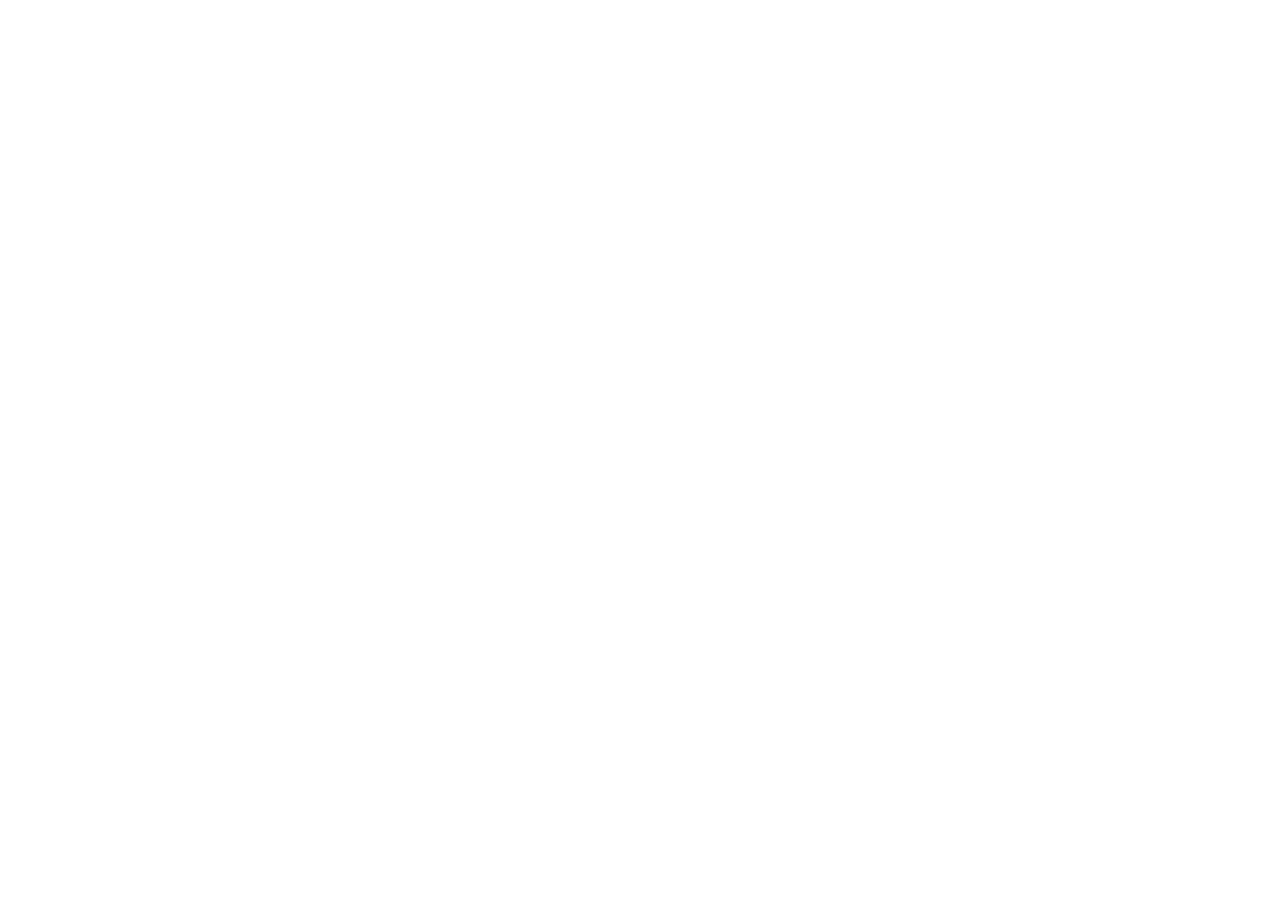
==== bonus/index-bonus.html @ b19eeebf "bonus" ====
<!DOCTYPE html>
<html lang="en">

<head>
    <meta charset="UTF-8">
    <meta http-equiv="X-UA-Compatible" content="IE=edge">
    <meta name="viewport" content="width=device-width, initial-scale=1.0">
    <title>Document</title>

    <link rel="stylesheet" href="./css/reset-bonus.css">
    <link rel="stylesheet" href="./css/utils-bonus.css">
    <link rel="stylesheet" href="./css/style-bonus.css">
    <link rel="stylesheet" href="./css/12-bool-bonus.css">

</head>

<body>
</body>

</html>
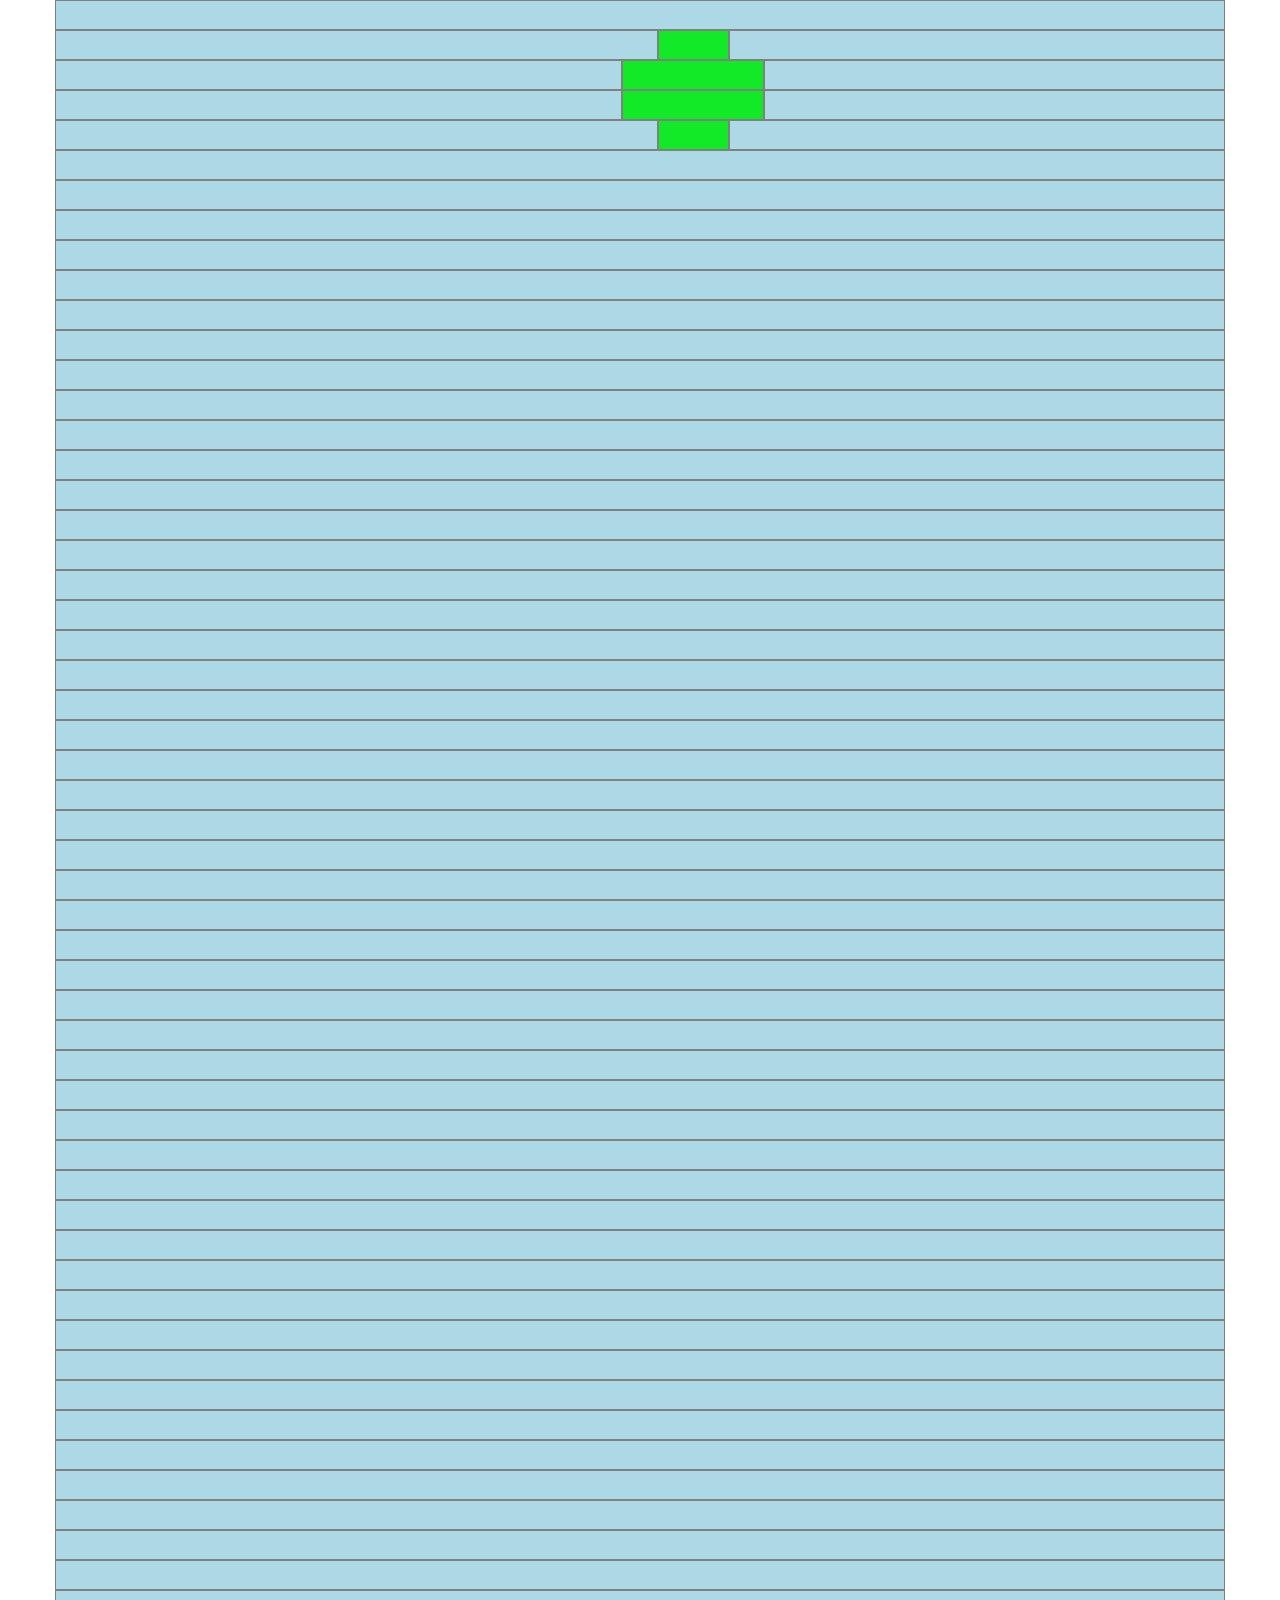
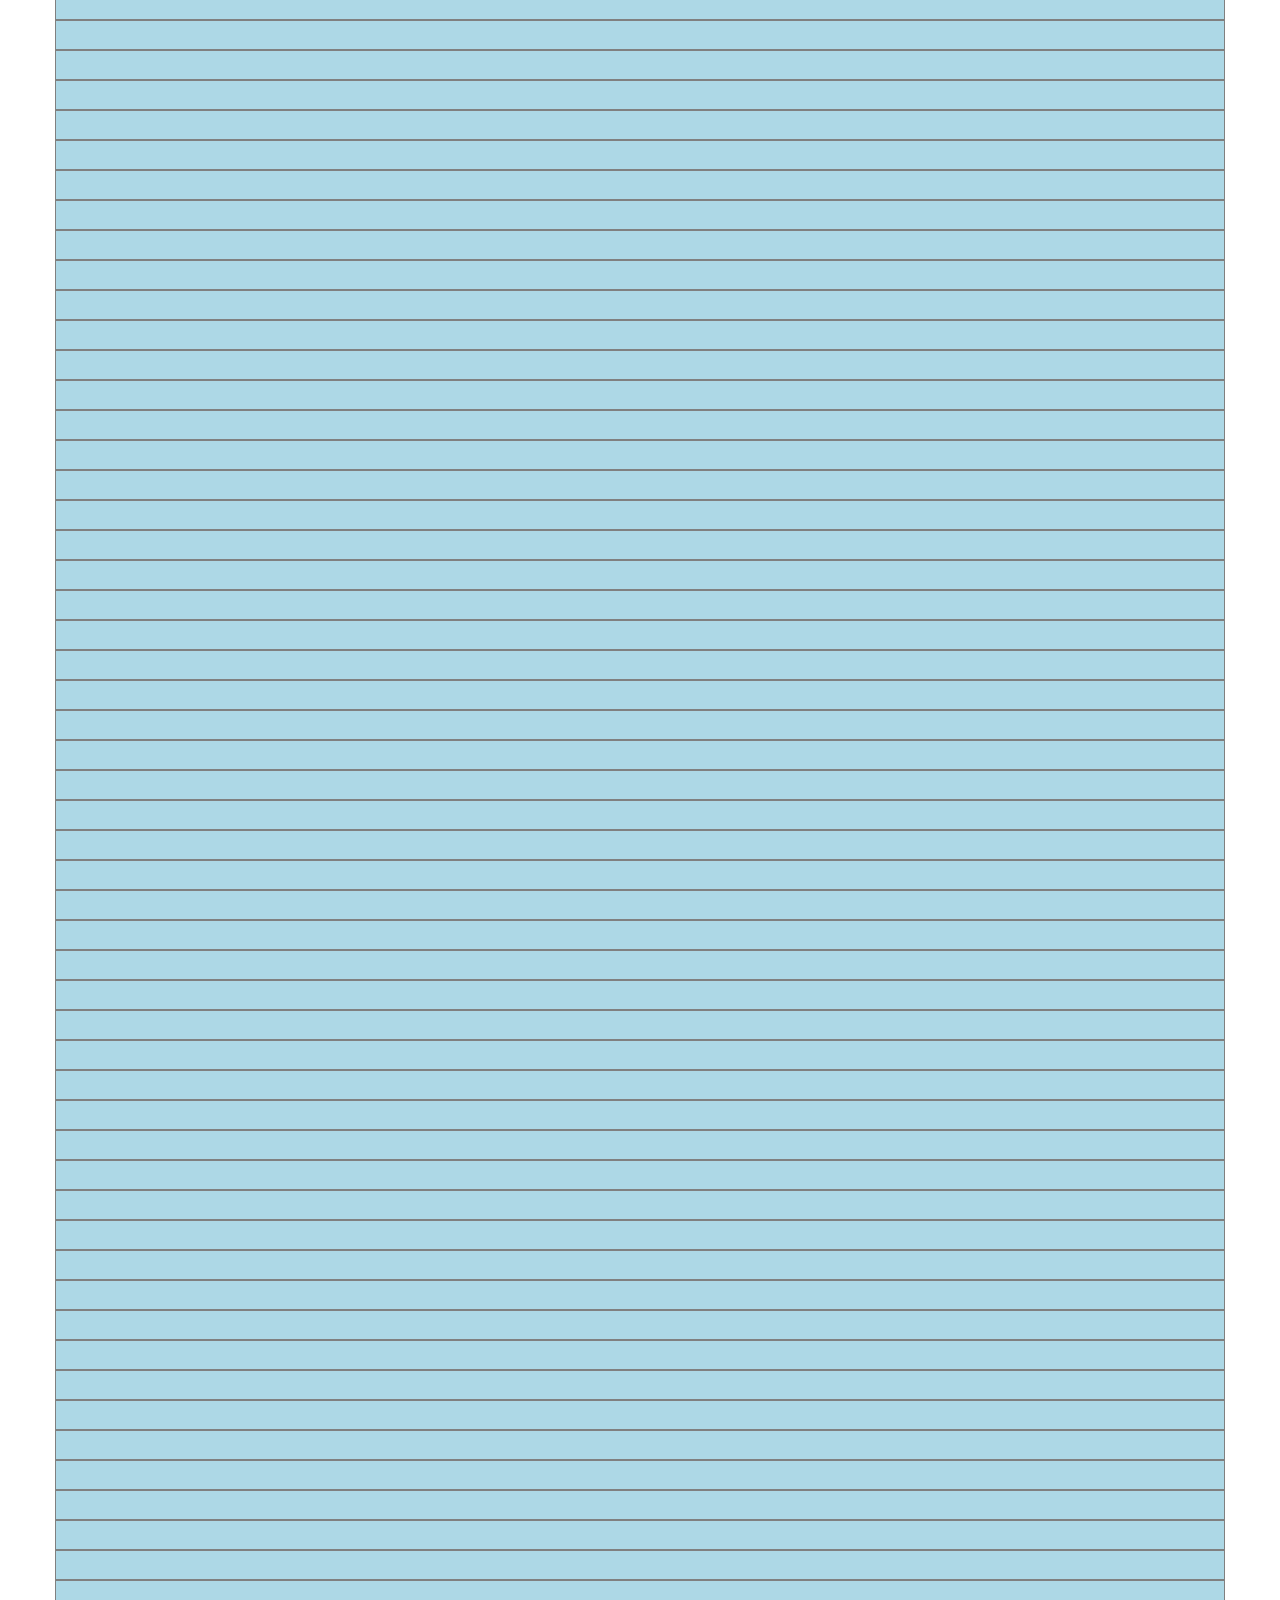
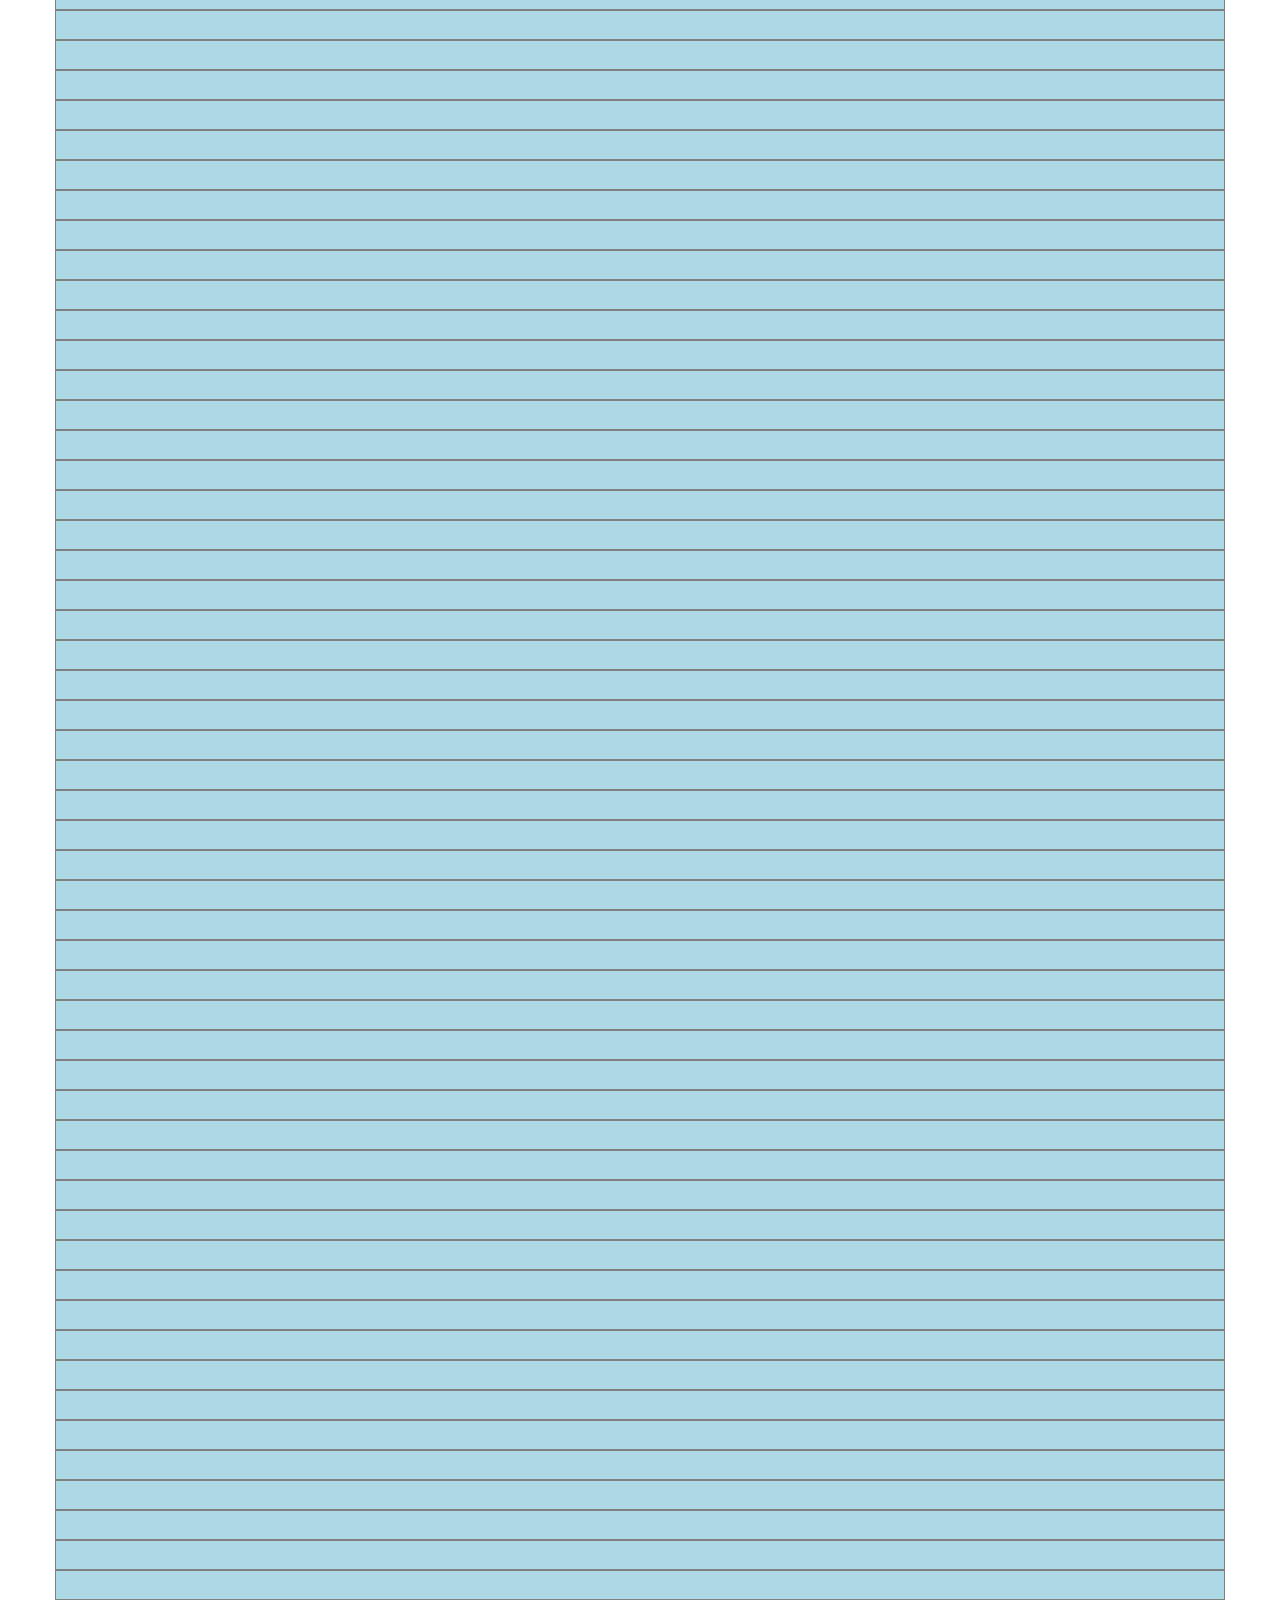
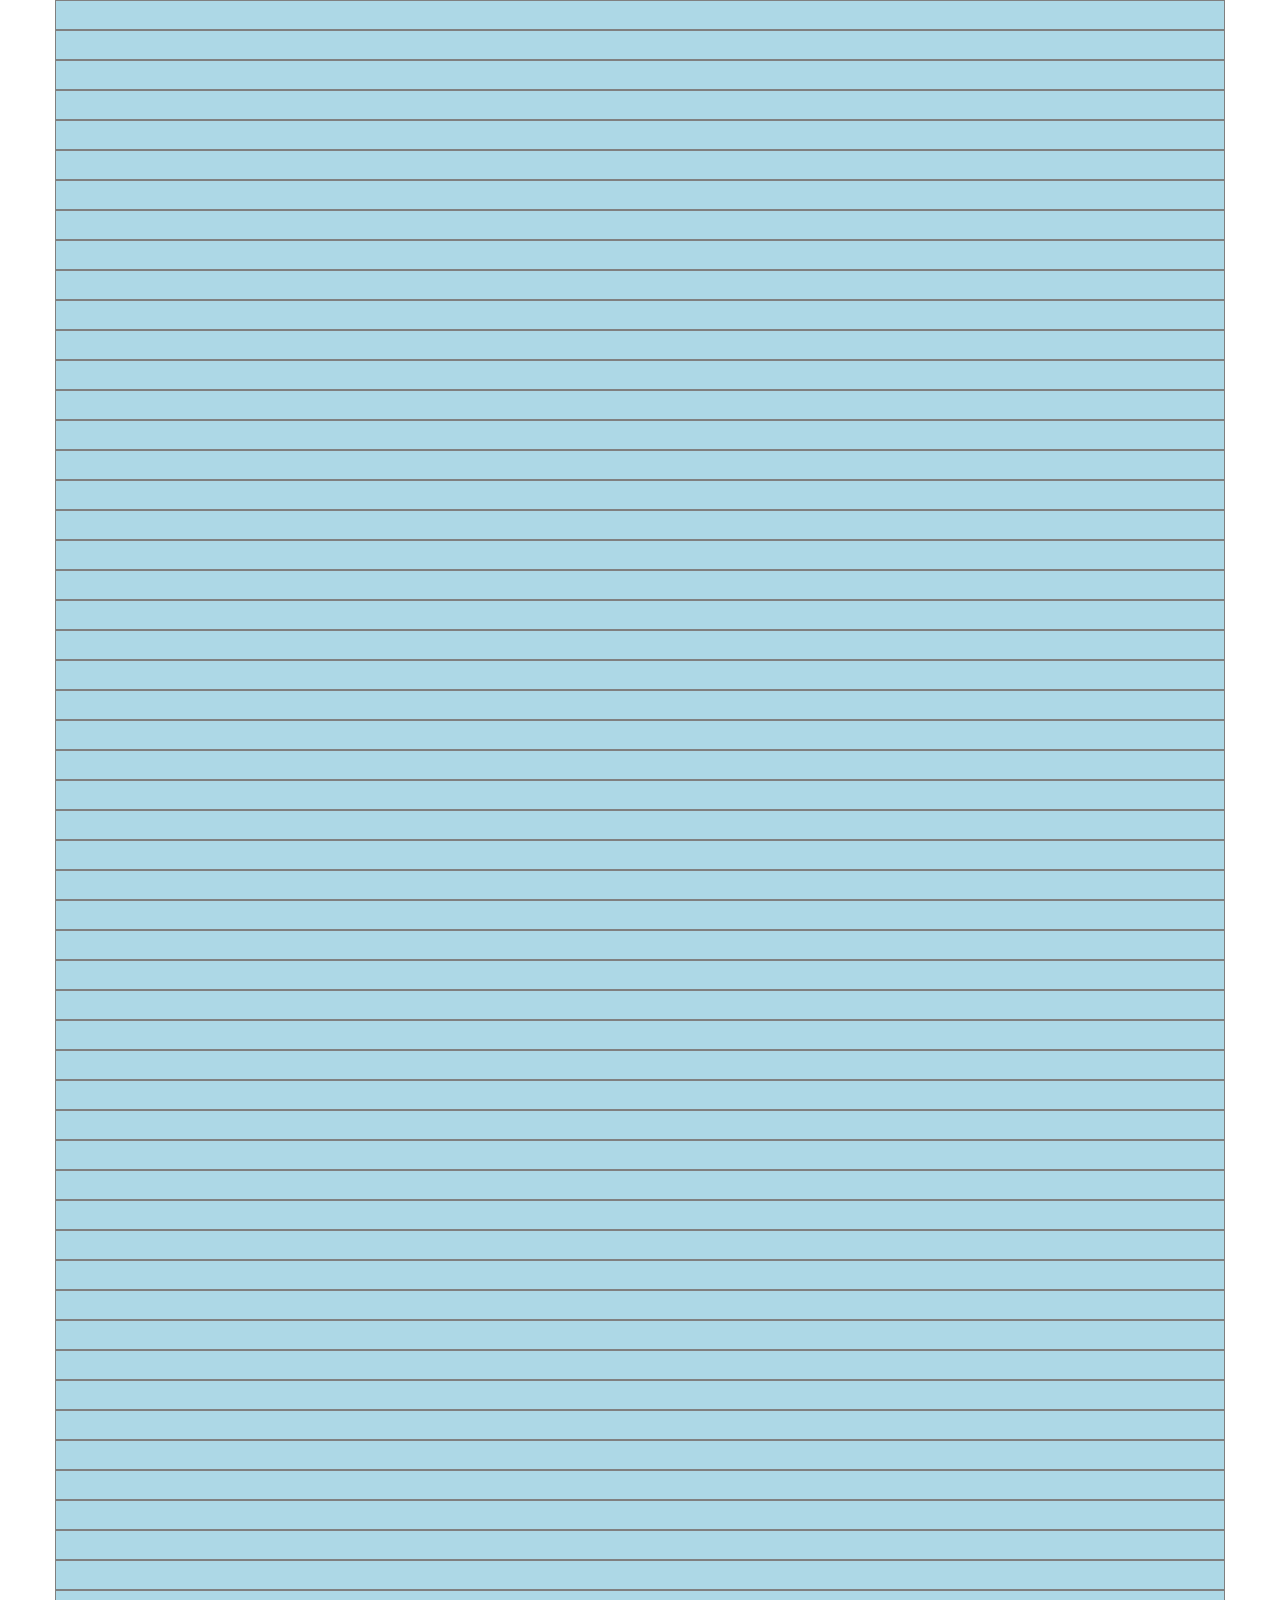
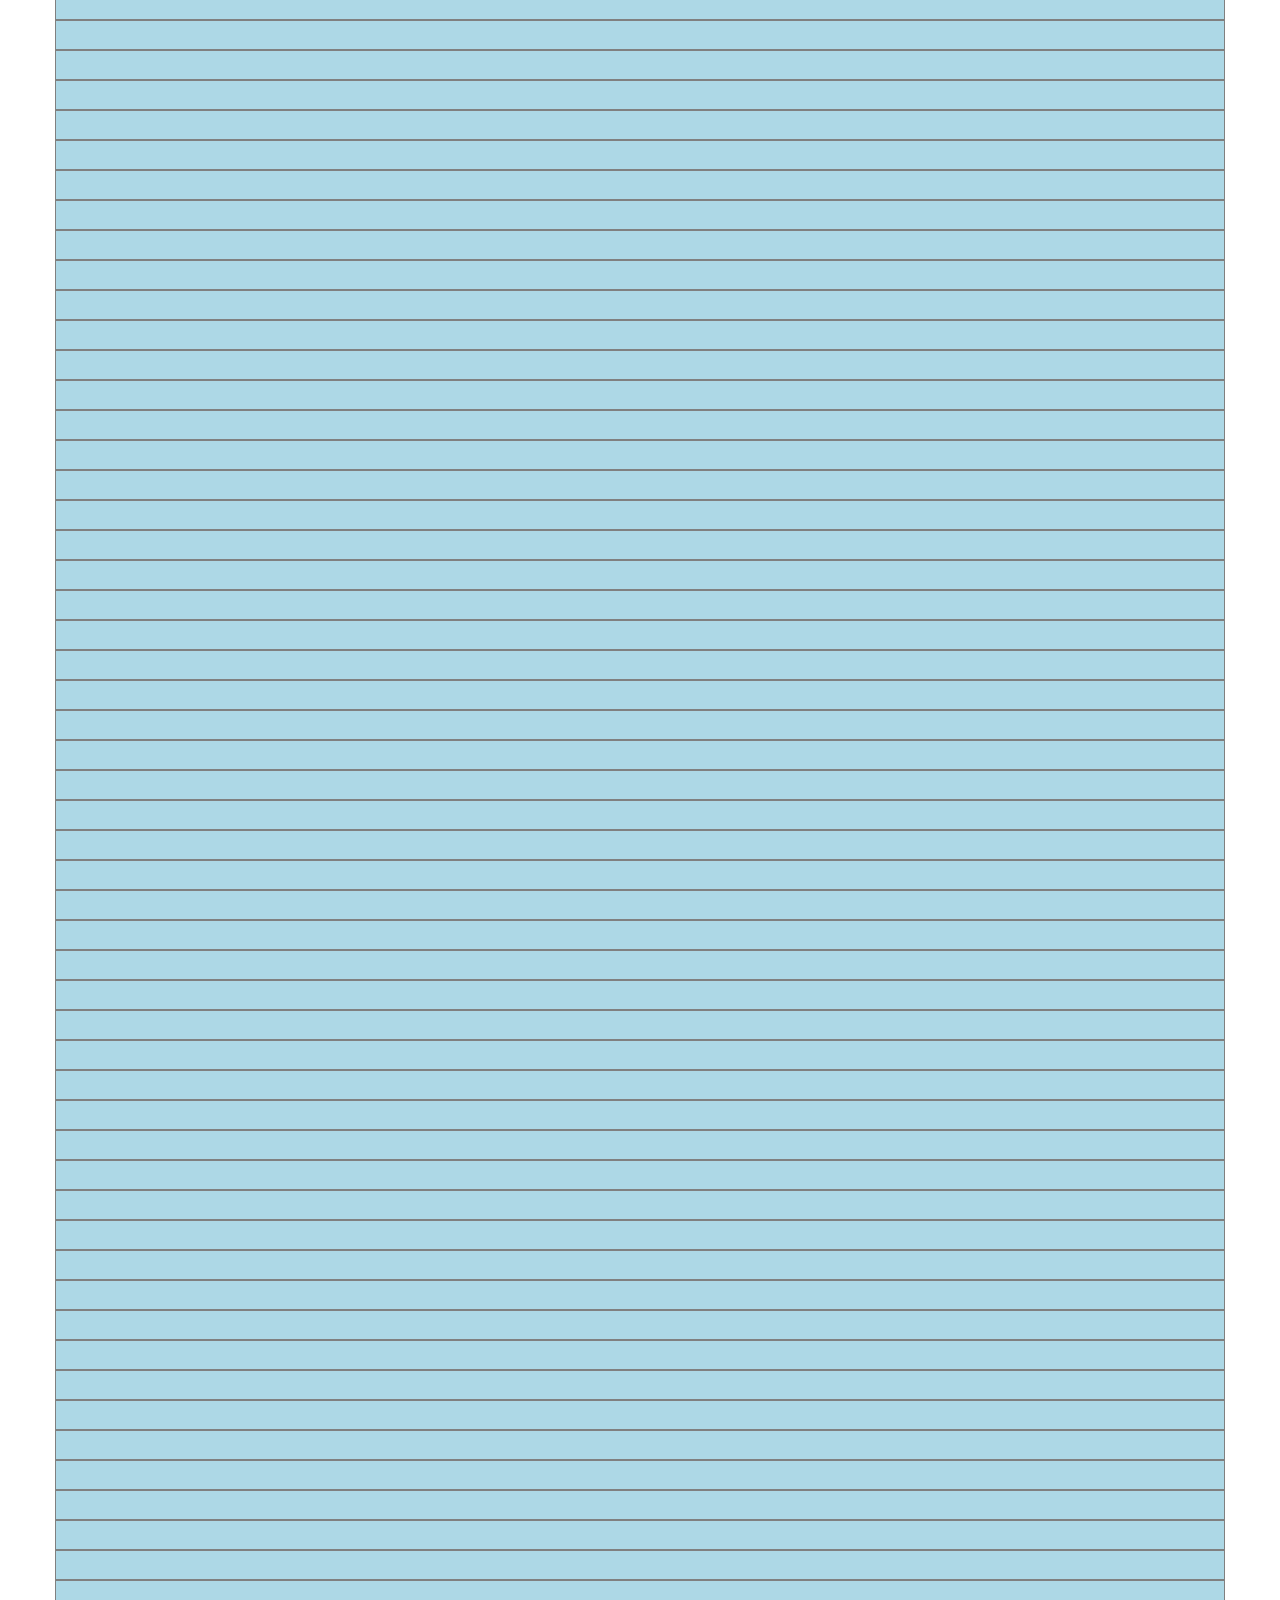
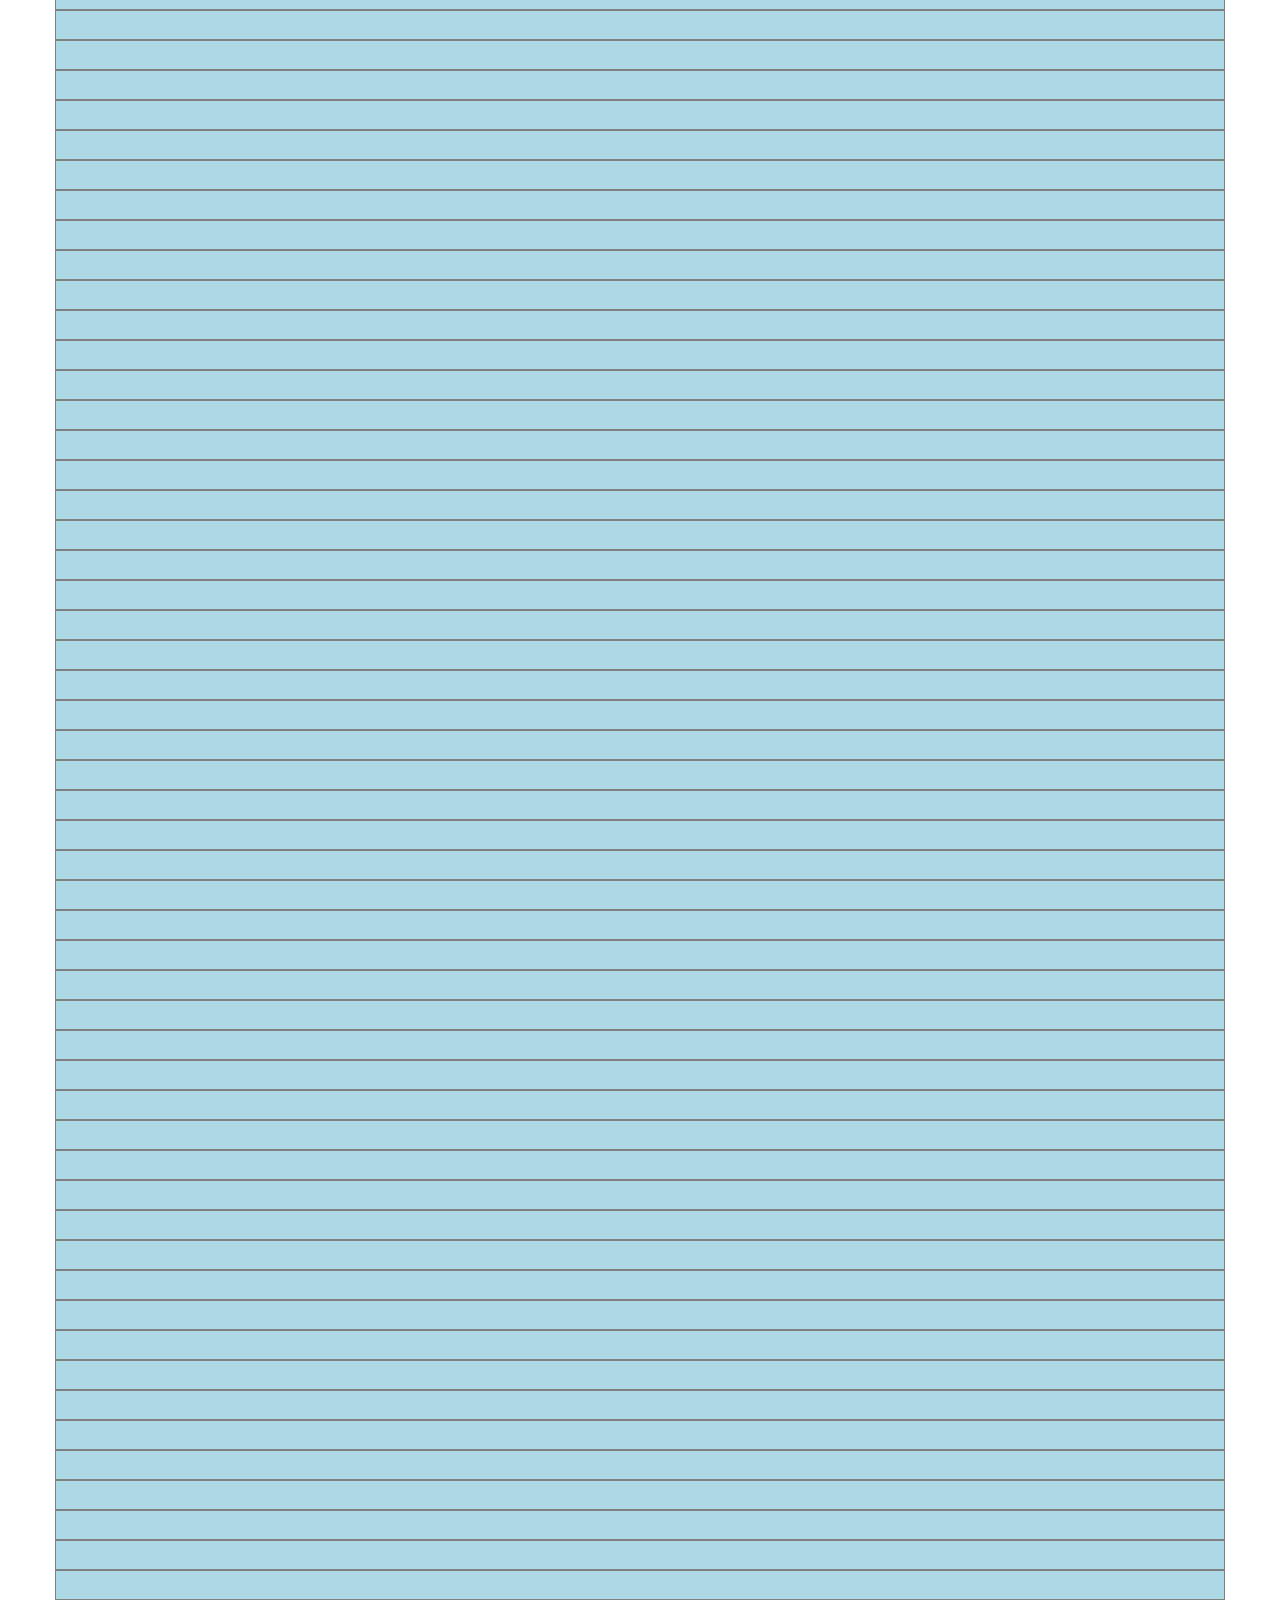
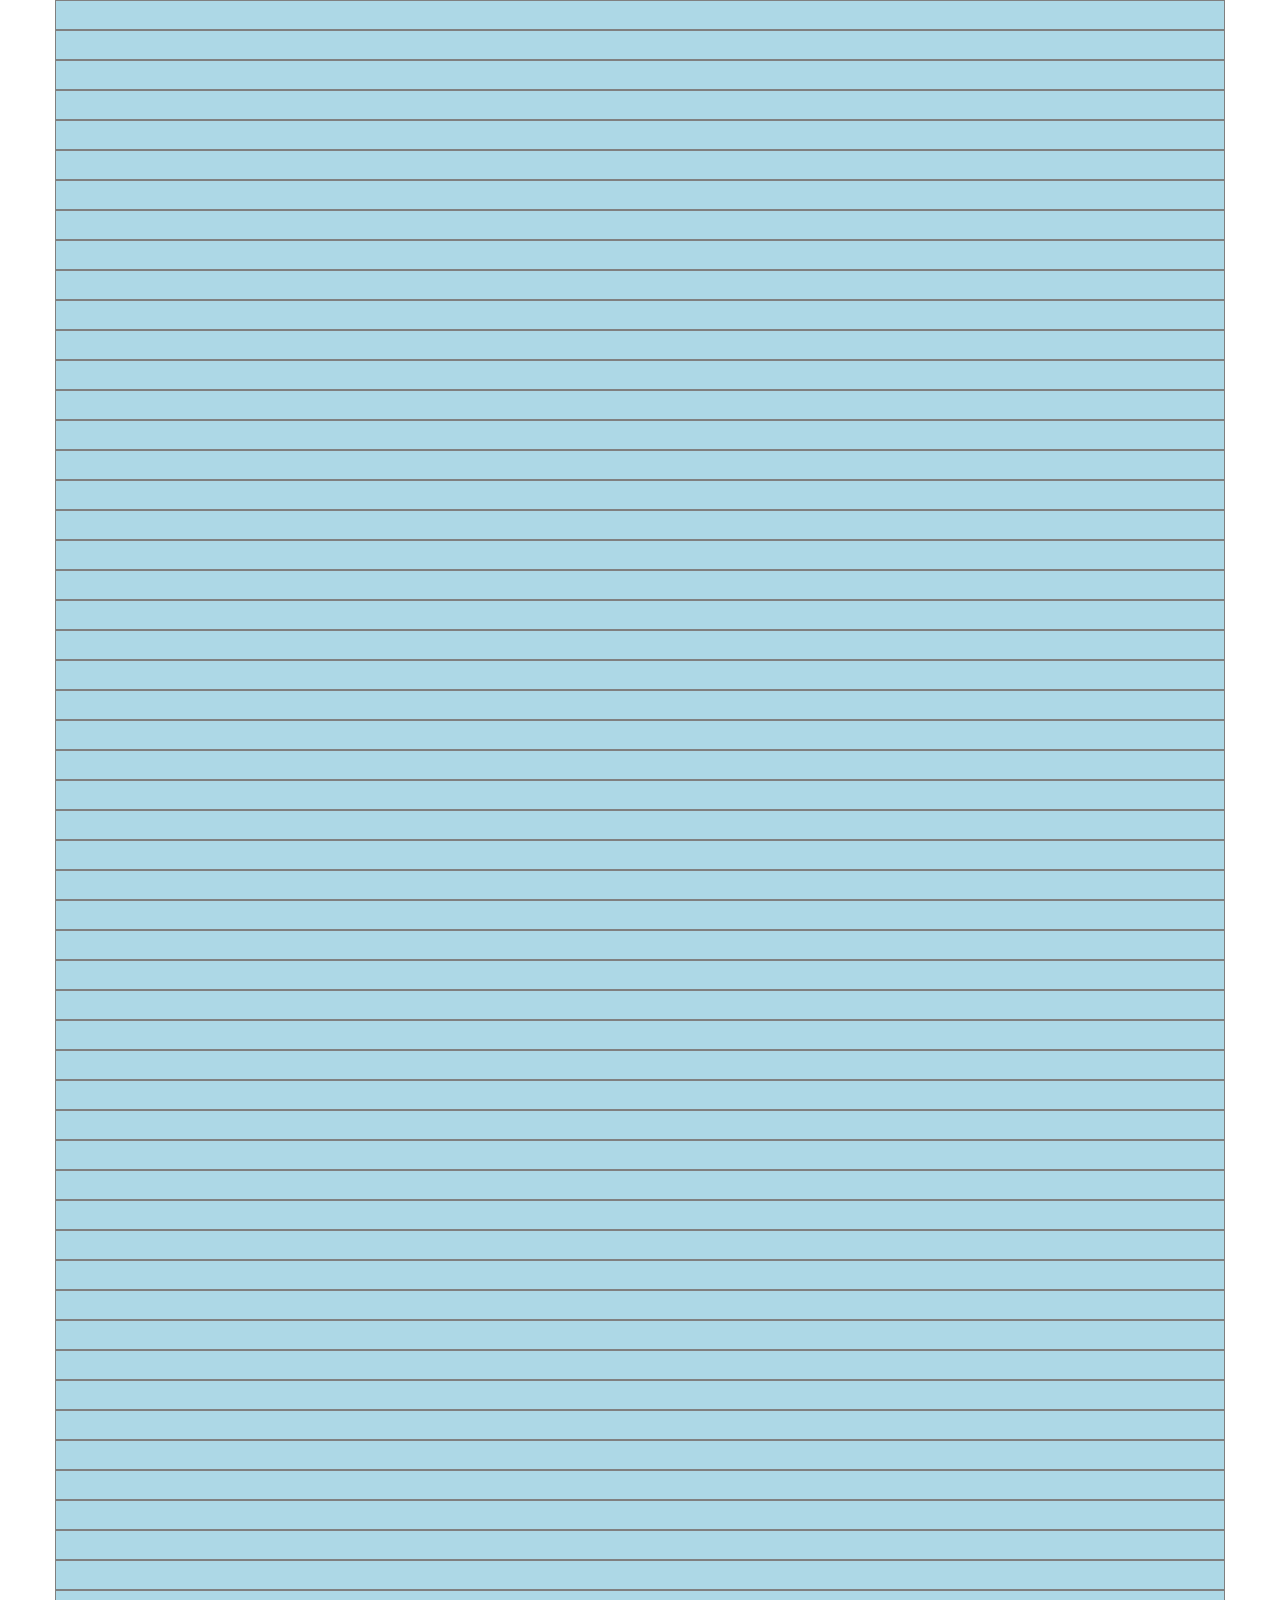
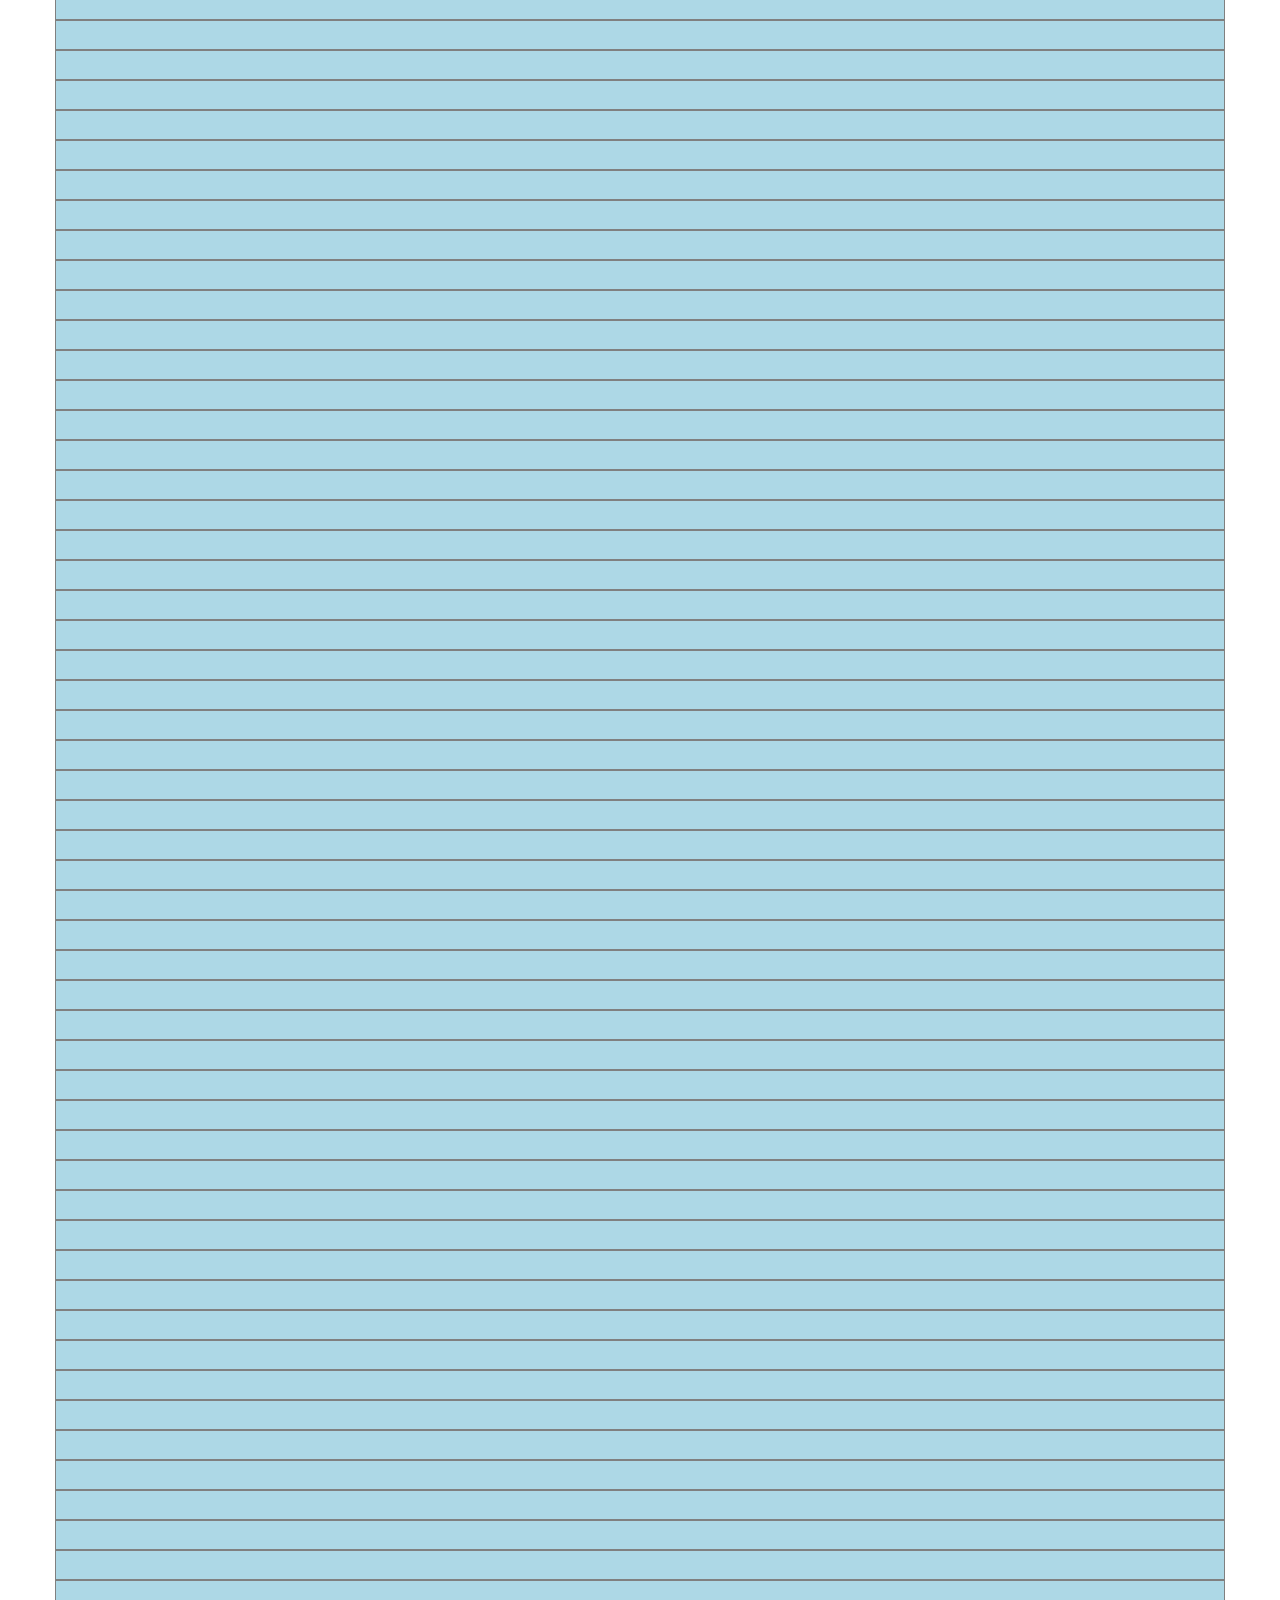
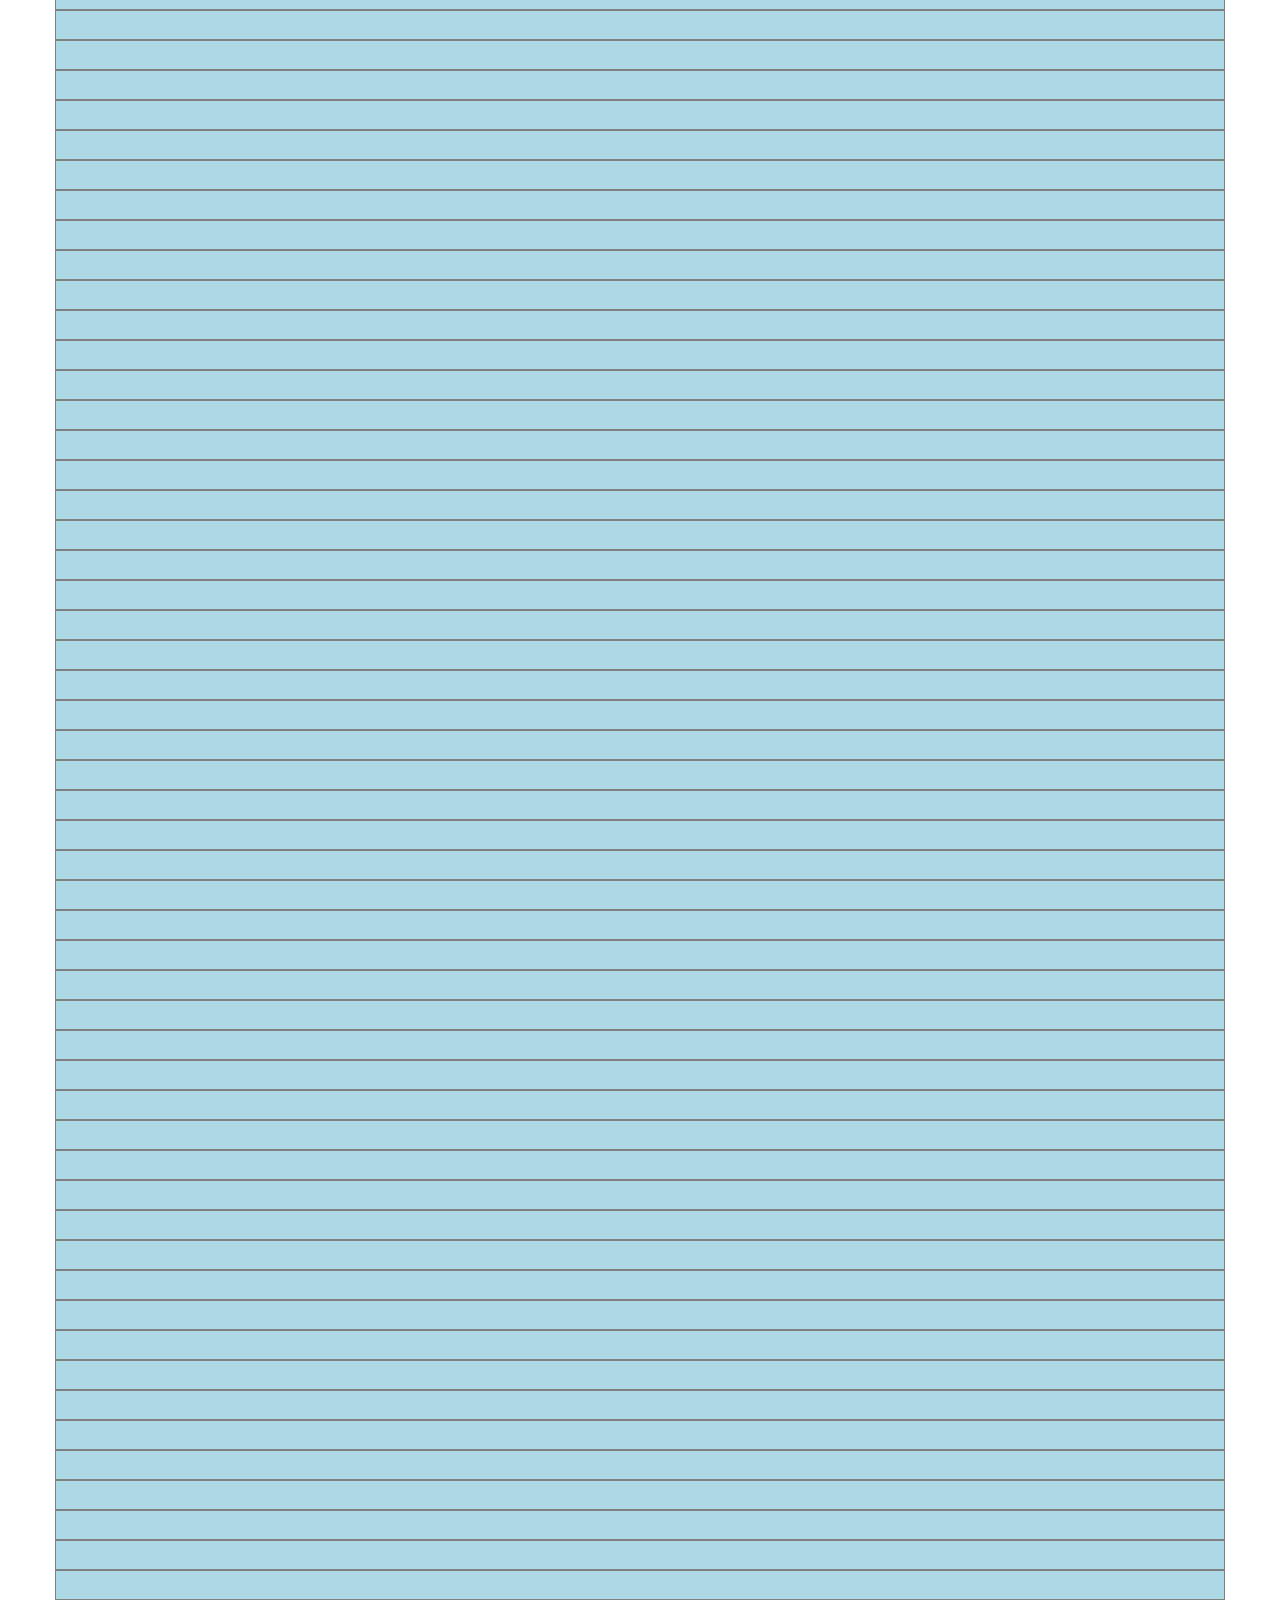
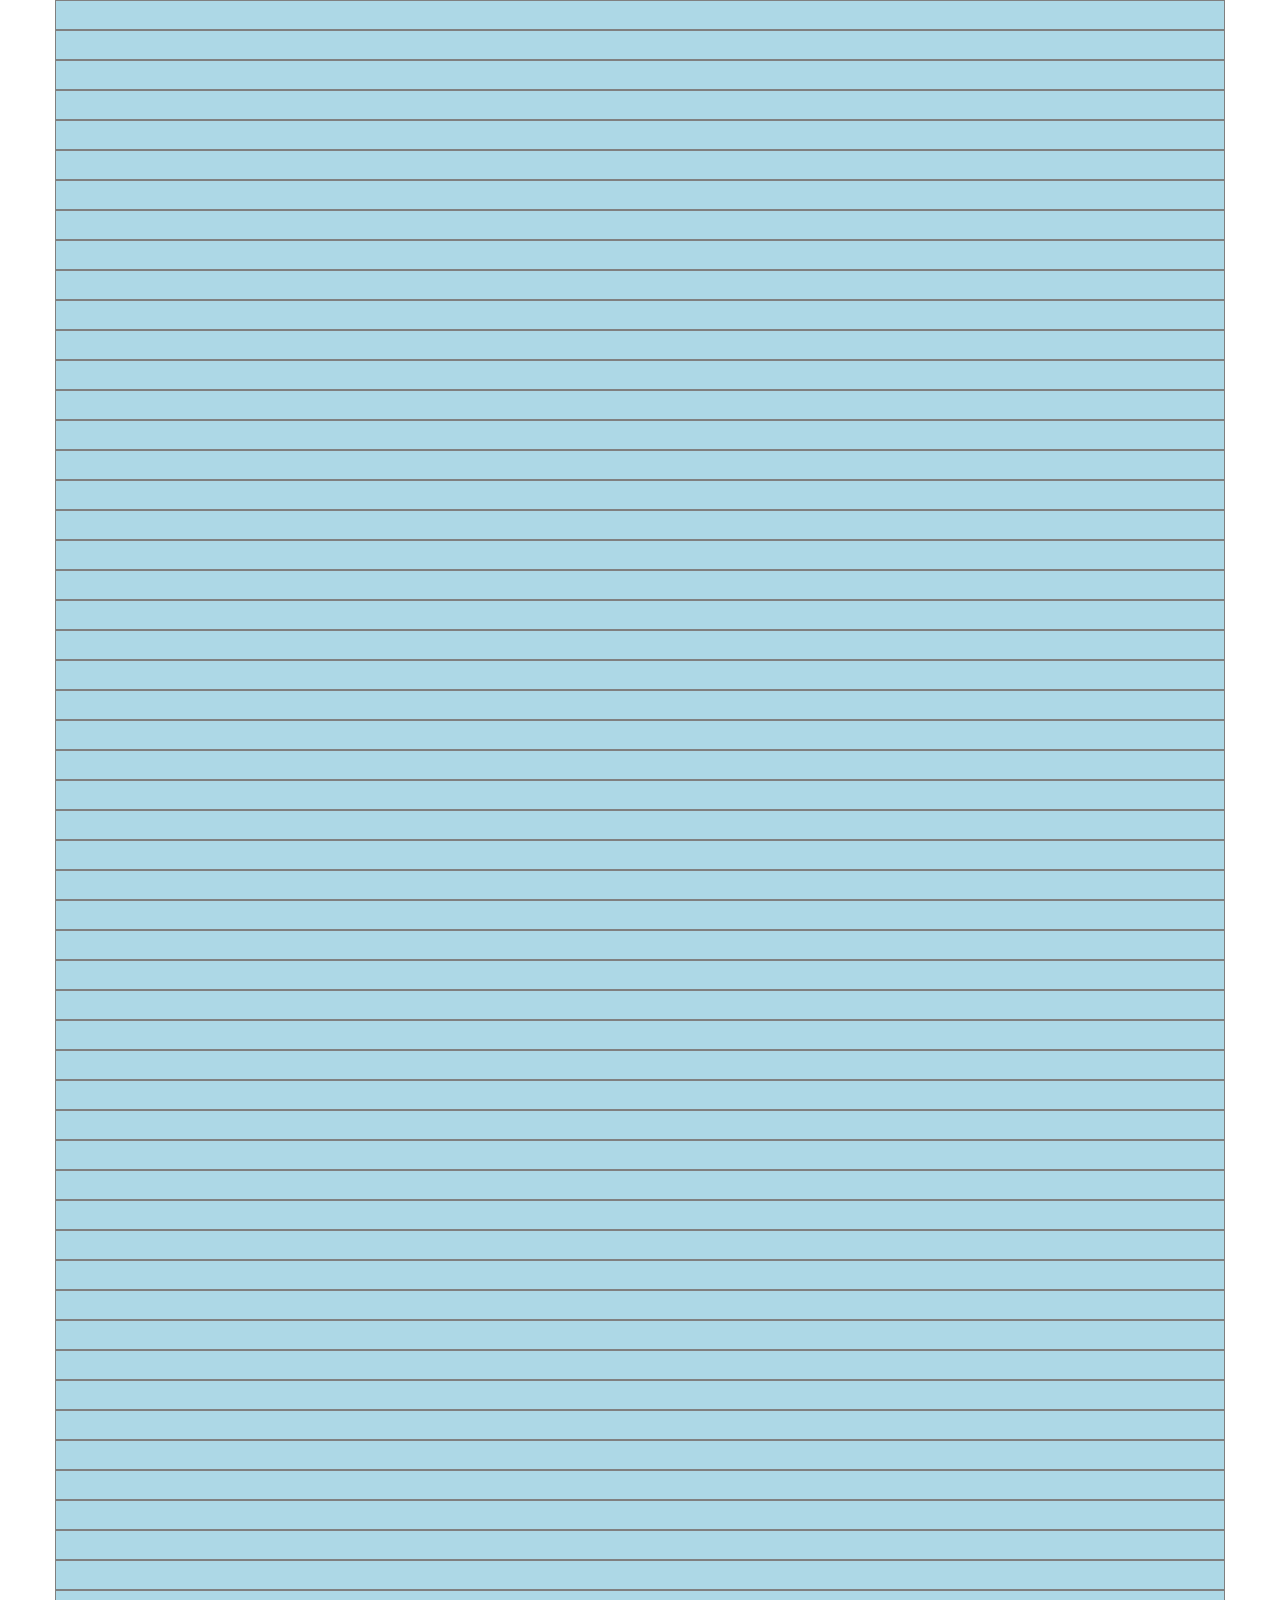
==== commit efd1b77e: "bonus-cap1" ====
--- a/bonus/index-bonus.html
+++ b/bonus/index-bonus.html
@@ -7,14 +7,1552 @@
     <meta name="viewport" content="width=device-width, initial-scale=1.0">
     <title>Document</title>
 
-    <link rel="stylesheet" href="./css/reset-bonus.css">
-    <link rel="stylesheet" href="./css/utils-bonus.css">
-    <link rel="stylesheet" href="./css/style-bonus.css">
-    <link rel="stylesheet" href="./css/12-bool-bonus.css">
+    <link rel="stylesheet" href="reset-bonus.css">
+    <link rel="stylesheet" href="utils-bonus.css">
+    <link rel="stylesheet" href="style-bonus.css">
+    <link rel="stylesheet" href="12-bool-bonus.css">
 
 </head>
 
 <body>
+    <div class="container">
+        
+        <div class="row R01">
+            <div class="col-33"></div>
+        </div>
+
+        <div class="row R02">
+            <div class="col-17"></div>
+            <div class="col-2 green-light"></div>
+            <div class="col-14"></div>
+        </div>
+
+        <div class="row R03">
+            <div class="col-16"></div>
+            <div class="col-4 green-light"></div>
+            <div class="col-13"></div>
+        </div>
+
+        <div class="row R04">
+            <div class="col-16"></div>
+            <div class="col-4 green-light"></div>
+            <div class="col-13"></div>
+        </div>
+
+        <div class="row R02">
+            <div class="col-17"></div>
+            <div class="col-2 green-light"></div>
+            <div class="col-14"></div>
+        </div>
+        
+        <div class="row R01">
+            <div class="col-33 r01"></div>
+            <div class="col-33 r02"></div>
+            <div class="col-33 r03"></div>
+            <div class="col-33 r04"></div>
+            <div class="col-33 r05"></div>
+            <div class="col-33 r06"></div>
+            <div class="col-33 r07"></div>
+            <div class="col-33 r08"></div>
+            <div class="col-33 r09"></div>
+            <div class="col-33 r10"></div>
+            <div class="col-33 r11"></div>
+            <div class="col-33 r12"></div>
+            <div class="col-33 r13"></div>
+            <div class="col-33 r14"></div>
+            <div class="col-33 r15"></div>
+            <div class="col-33 r16"></div>
+            <div class="col-33 r17"></div>
+            <div class="col-33 r18"></div>
+            <div class="col-33 r20"></div>
+            <div class="col-33 r21"></div>
+            <div class="col-33 r22"></div>
+            <div class="col-33 r23"></div>
+            <div class="col-33 r24"></div>
+            <div class="col-33 r25"></div>
+            <div class="col-33 r26"></div>
+            <div class="col-33 r27"></div>
+            <div class="col-33 r28"></div>
+            <div class="col-33 r29"></div>
+            <div class="col-33 r30"></div>
+            <div class="col-33 r31"></div>
+            <div class="col-33 r32"></div>
+            <div class="col-33 r33"></div>
+            <div class="col-33 r34"></div>
+        </div>
+        <div class="row R01">
+            <div class="col-33 r01"></div>
+            <div class="col-33 r02"></div>
+            <div class="col-33 r03"></div>
+            <div class="col-33 r04"></div>
+            <div class="col-33 r05"></div>
+            <div class="col-33 r06"></div>
+            <div class="col-33 r07"></div>
+            <div class="col-33 r08"></div>
+            <div class="col-33 r09"></div>
+            <div class="col-33 r10"></div>
+            <div class="col-33 r11"></div>
+            <div class="col-33 r12"></div>
+            <div class="col-33 r13"></div>
+            <div class="col-33 r14"></div>
+            <div class="col-33 r15"></div>
+            <div class="col-33 r16"></div>
+            <div class="col-33 r17"></div>
+            <div class="col-33 r18"></div>
+            <div class="col-33 r20"></div>
+            <div class="col-33 r21"></div>
+            <div class="col-33 r22"></div>
+            <div class="col-33 r23"></div>
+            <div class="col-33 r24"></div>
+            <div class="col-33 r25"></div>
+            <div class="col-33 r26"></div>
+            <div class="col-33 r27"></div>
+            <div class="col-33 r28"></div>
+            <div class="col-33 r29"></div>
+            <div class="col-33 r30"></div>
+            <div class="col-33 r31"></div>
+            <div class="col-33 r32"></div>
+            <div class="col-33 r33"></div>
+            <div class="col-33 r34"></div>
+        </div>
+        <div class="row R01">
+            <div class="col-33 r01"></div>
+            <div class="col-33 r02"></div>
+            <div class="col-33 r03"></div>
+            <div class="col-33 r04"></div>
+            <div class="col-33 r05"></div>
+            <div class="col-33 r06"></div>
+            <div class="col-33 r07"></div>
+            <div class="col-33 r08"></div>
+            <div class="col-33 r09"></div>
+            <div class="col-33 r10"></div>
+            <div class="col-33 r11"></div>
+            <div class="col-33 r12"></div>
+            <div class="col-33 r13"></div>
+            <div class="col-33 r14"></div>
+            <div class="col-33 r15"></div>
+            <div class="col-33 r16"></div>
+            <div class="col-33 r17"></div>
+            <div class="col-33 r18"></div>
+            <div class="col-33 r20"></div>
+            <div class="col-33 r21"></div>
+            <div class="col-33 r22"></div>
+            <div class="col-33 r23"></div>
+            <div class="col-33 r24"></div>
+            <div class="col-33 r25"></div>
+            <div class="col-33 r26"></div>
+            <div class="col-33 r27"></div>
+            <div class="col-33 r28"></div>
+            <div class="col-33 r29"></div>
+            <div class="col-33 r30"></div>
+            <div class="col-33 r31"></div>
+            <div class="col-33 r32"></div>
+            <div class="col-33 r33"></div>
+            <div class="col-33 r34"></div>
+        </div>
+        <div class="row R01">
+            <div class="col-33 r01"></div>
+            <div class="col-33 r02"></div>
+            <div class="col-33 r03"></div>
+            <div class="col-33 r04"></div>
+            <div class="col-33 r05"></div>
+            <div class="col-33 r06"></div>
+            <div class="col-33 r07"></div>
+            <div class="col-33 r08"></div>
+            <div class="col-33 r09"></div>
+            <div class="col-33 r10"></div>
+            <div class="col-33 r11"></div>
+            <div class="col-33 r12"></div>
+            <div class="col-33 r13"></div>
+            <div class="col-33 r14"></div>
+            <div class="col-33 r15"></div>
+            <div class="col-33 r16"></div>
+            <div class="col-33 r17"></div>
+            <div class="col-33 r18"></div>
+            <div class="col-33 r20"></div>
+            <div class="col-33 r21"></div>
+            <div class="col-33 r22"></div>
+            <div class="col-33 r23"></div>
+            <div class="col-33 r24"></div>
+            <div class="col-33 r25"></div>
+            <div class="col-33 r26"></div>
+            <div class="col-33 r27"></div>
+            <div class="col-33 r28"></div>
+            <div class="col-33 r29"></div>
+            <div class="col-33 r30"></div>
+            <div class="col-33 r31"></div>
+            <div class="col-33 r32"></div>
+            <div class="col-33 r33"></div>
+            <div class="col-33 r34"></div>
+        </div>
+        <div class="row R01">
+            <div class="col-33 r01"></div>
+            <div class="col-33 r02"></div>
+            <div class="col-33 r03"></div>
+            <div class="col-33 r04"></div>
+            <div class="col-33 r05"></div>
+            <div class="col-33 r06"></div>
+            <div class="col-33 r07"></div>
+            <div class="col-33 r08"></div>
+            <div class="col-33 r09"></div>
+            <div class="col-33 r10"></div>
+            <div class="col-33 r11"></div>
+            <div class="col-33 r12"></div>
+            <div class="col-33 r13"></div>
+            <div class="col-33 r14"></div>
+            <div class="col-33 r15"></div>
+            <div class="col-33 r16"></div>
+            <div class="col-33 r17"></div>
+            <div class="col-33 r18"></div>
+            <div class="col-33 r20"></div>
+            <div class="col-33 r21"></div>
+            <div class="col-33 r22"></div>
+            <div class="col-33 r23"></div>
+            <div class="col-33 r24"></div>
+            <div class="col-33 r25"></div>
+            <div class="col-33 r26"></div>
+            <div class="col-33 r27"></div>
+            <div class="col-33 r28"></div>
+            <div class="col-33 r29"></div>
+            <div class="col-33 r30"></div>
+            <div class="col-33 r31"></div>
+            <div class="col-33 r32"></div>
+            <div class="col-33 r33"></div>
+            <div class="col-33 r34"></div>
+        </div>
+        <div class="row R01">
+            <div class="col-33 r01"></div>
+            <div class="col-33 r02"></div>
+            <div class="col-33 r03"></div>
+            <div class="col-33 r04"></div>
+            <div class="col-33 r05"></div>
+            <div class="col-33 r06"></div>
+            <div class="col-33 r07"></div>
+            <div class="col-33 r08"></div>
+            <div class="col-33 r09"></div>
+            <div class="col-33 r10"></div>
+            <div class="col-33 r11"></div>
+            <div class="col-33 r12"></div>
+            <div class="col-33 r13"></div>
+            <div class="col-33 r14"></div>
+            <div class="col-33 r15"></div>
+            <div class="col-33 r16"></div>
+            <div class="col-33 r17"></div>
+            <div class="col-33 r18"></div>
+            <div class="col-33 r20"></div>
+            <div class="col-33 r21"></div>
+            <div class="col-33 r22"></div>
+            <div class="col-33 r23"></div>
+            <div class="col-33 r24"></div>
+            <div class="col-33 r25"></div>
+            <div class="col-33 r26"></div>
+            <div class="col-33 r27"></div>
+            <div class="col-33 r28"></div>
+            <div class="col-33 r29"></div>
+            <div class="col-33 r30"></div>
+            <div class="col-33 r31"></div>
+            <div class="col-33 r32"></div>
+            <div class="col-33 r33"></div>
+            <div class="col-33 r34"></div>
+        </div>
+        <div class="row R01">
+            <div class="col-33 r01"></div>
+            <div class="col-33 r02"></div>
+            <div class="col-33 r03"></div>
+            <div class="col-33 r04"></div>
+            <div class="col-33 r05"></div>
+            <div class="col-33 r06"></div>
+            <div class="col-33 r07"></div>
+            <div class="col-33 r08"></div>
+            <div class="col-33 r09"></div>
+            <div class="col-33 r10"></div>
+            <div class="col-33 r11"></div>
+            <div class="col-33 r12"></div>
+            <div class="col-33 r13"></div>
+            <div class="col-33 r14"></div>
+            <div class="col-33 r15"></div>
+            <div class="col-33 r16"></div>
+            <div class="col-33 r17"></div>
+            <div class="col-33 r18"></div>
+            <div class="col-33 r20"></div>
+            <div class="col-33 r21"></div>
+            <div class="col-33 r22"></div>
+            <div class="col-33 r23"></div>
+            <div class="col-33 r24"></div>
+            <div class="col-33 r25"></div>
+            <div class="col-33 r26"></div>
+            <div class="col-33 r27"></div>
+            <div class="col-33 r28"></div>
+            <div class="col-33 r29"></div>
+            <div class="col-33 r30"></div>
+            <div class="col-33 r31"></div>
+            <div class="col-33 r32"></div>
+            <div class="col-33 r33"></div>
+            <div class="col-33 r34"></div>
+        </div>
+        <div class="row R01">
+            <div class="col-33 r01"></div>
+            <div class="col-33 r02"></div>
+            <div class="col-33 r03"></div>
+            <div class="col-33 r04"></div>
+            <div class="col-33 r05"></div>
+            <div class="col-33 r06"></div>
+            <div class="col-33 r07"></div>
+            <div class="col-33 r08"></div>
+            <div class="col-33 r09"></div>
+            <div class="col-33 r10"></div>
+            <div class="col-33 r11"></div>
+            <div class="col-33 r12"></div>
+            <div class="col-33 r13"></div>
+            <div class="col-33 r14"></div>
+            <div class="col-33 r15"></div>
+            <div class="col-33 r16"></div>
+            <div class="col-33 r17"></div>
+            <div class="col-33 r18"></div>
+            <div class="col-33 r20"></div>
+            <div class="col-33 r21"></div>
+            <div class="col-33 r22"></div>
+            <div class="col-33 r23"></div>
+            <div class="col-33 r24"></div>
+            <div class="col-33 r25"></div>
+            <div class="col-33 r26"></div>
+            <div class="col-33 r27"></div>
+            <div class="col-33 r28"></div>
+            <div class="col-33 r29"></div>
+            <div class="col-33 r30"></div>
+            <div class="col-33 r31"></div>
+            <div class="col-33 r32"></div>
+            <div class="col-33 r33"></div>
+            <div class="col-33 r34"></div>
+        </div>
+        <div class="row R01">
+            <div class="col-33 r01"></div>
+            <div class="col-33 r02"></div>
+            <div class="col-33 r03"></div>
+            <div class="col-33 r04"></div>
+            <div class="col-33 r05"></div>
+            <div class="col-33 r06"></div>
+            <div class="col-33 r07"></div>
+            <div class="col-33 r08"></div>
+            <div class="col-33 r09"></div>
+            <div class="col-33 r10"></div>
+            <div class="col-33 r11"></div>
+            <div class="col-33 r12"></div>
+            <div class="col-33 r13"></div>
+            <div class="col-33 r14"></div>
+            <div class="col-33 r15"></div>
+            <div class="col-33 r16"></div>
+            <div class="col-33 r17"></div>
+            <div class="col-33 r18"></div>
+            <div class="col-33 r20"></div>
+            <div class="col-33 r21"></div>
+            <div class="col-33 r22"></div>
+            <div class="col-33 r23"></div>
+            <div class="col-33 r24"></div>
+            <div class="col-33 r25"></div>
+            <div class="col-33 r26"></div>
+            <div class="col-33 r27"></div>
+            <div class="col-33 r28"></div>
+            <div class="col-33 r29"></div>
+            <div class="col-33 r30"></div>
+            <div class="col-33 r31"></div>
+            <div class="col-33 r32"></div>
+            <div class="col-33 r33"></div>
+            <div class="col-33 r34"></div>
+        </div>
+        <div class="row R01">
+            <div class="col-33 r01"></div>
+            <div class="col-33 r02"></div>
+            <div class="col-33 r03"></div>
+            <div class="col-33 r04"></div>
+            <div class="col-33 r05"></div>
+            <div class="col-33 r06"></div>
+            <div class="col-33 r07"></div>
+            <div class="col-33 r08"></div>
+            <div class="col-33 r09"></div>
+            <div class="col-33 r10"></div>
+            <div class="col-33 r11"></div>
+            <div class="col-33 r12"></div>
+            <div class="col-33 r13"></div>
+            <div class="col-33 r14"></div>
+            <div class="col-33 r15"></div>
+            <div class="col-33 r16"></div>
+            <div class="col-33 r17"></div>
+            <div class="col-33 r18"></div>
+            <div class="col-33 r20"></div>
+            <div class="col-33 r21"></div>
+            <div class="col-33 r22"></div>
+            <div class="col-33 r23"></div>
+            <div class="col-33 r24"></div>
+            <div class="col-33 r25"></div>
+            <div class="col-33 r26"></div>
+            <div class="col-33 r27"></div>
+            <div class="col-33 r28"></div>
+            <div class="col-33 r29"></div>
+            <div class="col-33 r30"></div>
+            <div class="col-33 r31"></div>
+            <div class="col-33 r32"></div>
+            <div class="col-33 r33"></div>
+            <div class="col-33 r34"></div>
+        </div>
+        <div class="row R01">
+            <div class="col-33 r01"></div>
+            <div class="col-33 r02"></div>
+            <div class="col-33 r03"></div>
+            <div class="col-33 r04"></div>
+            <div class="col-33 r05"></div>
+            <div class="col-33 r06"></div>
+            <div class="col-33 r07"></div>
+            <div class="col-33 r08"></div>
+            <div class="col-33 r09"></div>
+            <div class="col-33 r10"></div>
+            <div class="col-33 r11"></div>
+            <div class="col-33 r12"></div>
+            <div class="col-33 r13"></div>
+            <div class="col-33 r14"></div>
+            <div class="col-33 r15"></div>
+            <div class="col-33 r16"></div>
+            <div class="col-33 r17"></div>
+            <div class="col-33 r18"></div>
+            <div class="col-33 r20"></div>
+            <div class="col-33 r21"></div>
+            <div class="col-33 r22"></div>
+            <div class="col-33 r23"></div>
+            <div class="col-33 r24"></div>
+            <div class="col-33 r25"></div>
+            <div class="col-33 r26"></div>
+            <div class="col-33 r27"></div>
+            <div class="col-33 r28"></div>
+            <div class="col-33 r29"></div>
+            <div class="col-33 r30"></div>
+            <div class="col-33 r31"></div>
+            <div class="col-33 r32"></div>
+            <div class="col-33 r33"></div>
+            <div class="col-33 r34"></div>
+        </div>
+        <div class="row R01">
+            <div class="col-33 r01"></div>
+            <div class="col-33 r02"></div>
+            <div class="col-33 r03"></div>
+            <div class="col-33 r04"></div>
+            <div class="col-33 r05"></div>
+            <div class="col-33 r06"></div>
+            <div class="col-33 r07"></div>
+            <div class="col-33 r08"></div>
+            <div class="col-33 r09"></div>
+            <div class="col-33 r10"></div>
+            <div class="col-33 r11"></div>
+            <div class="col-33 r12"></div>
+            <div class="col-33 r13"></div>
+            <div class="col-33 r14"></div>
+            <div class="col-33 r15"></div>
+            <div class="col-33 r16"></div>
+            <div class="col-33 r17"></div>
+            <div class="col-33 r18"></div>
+            <div class="col-33 r20"></div>
+            <div class="col-33 r21"></div>
+            <div class="col-33 r22"></div>
+            <div class="col-33 r23"></div>
+            <div class="col-33 r24"></div>
+            <div class="col-33 r25"></div>
+            <div class="col-33 r26"></div>
+            <div class="col-33 r27"></div>
+            <div class="col-33 r28"></div>
+            <div class="col-33 r29"></div>
+            <div class="col-33 r30"></div>
+            <div class="col-33 r31"></div>
+            <div class="col-33 r32"></div>
+            <div class="col-33 r33"></div>
+            <div class="col-33 r34"></div>
+        </div>
+        <div class="row R01">
+            <div class="col-33 r01"></div>
+            <div class="col-33 r02"></div>
+            <div class="col-33 r03"></div>
+            <div class="col-33 r04"></div>
+            <div class="col-33 r05"></div>
+            <div class="col-33 r06"></div>
+            <div class="col-33 r07"></div>
+            <div class="col-33 r08"></div>
+            <div class="col-33 r09"></div>
+            <div class="col-33 r10"></div>
+            <div class="col-33 r11"></div>
+            <div class="col-33 r12"></div>
+            <div class="col-33 r13"></div>
+            <div class="col-33 r14"></div>
+            <div class="col-33 r15"></div>
+            <div class="col-33 r16"></div>
+            <div class="col-33 r17"></div>
+            <div class="col-33 r18"></div>
+            <div class="col-33 r20"></div>
+            <div class="col-33 r21"></div>
+            <div class="col-33 r22"></div>
+            <div class="col-33 r23"></div>
+            <div class="col-33 r24"></div>
+            <div class="col-33 r25"></div>
+            <div class="col-33 r26"></div>
+            <div class="col-33 r27"></div>
+            <div class="col-33 r28"></div>
+            <div class="col-33 r29"></div>
+            <div class="col-33 r30"></div>
+            <div class="col-33 r31"></div>
+            <div class="col-33 r32"></div>
+            <div class="col-33 r33"></div>
+            <div class="col-33 r34"></div>
+        </div>
+        <div class="row R01">
+            <div class="col-33 r01"></div>
+            <div class="col-33 r02"></div>
+            <div class="col-33 r03"></div>
+            <div class="col-33 r04"></div>
+            <div class="col-33 r05"></div>
+            <div class="col-33 r06"></div>
+            <div class="col-33 r07"></div>
+            <div class="col-33 r08"></div>
+            <div class="col-33 r09"></div>
+            <div class="col-33 r10"></div>
+            <div class="col-33 r11"></div>
+            <div class="col-33 r12"></div>
+            <div class="col-33 r13"></div>
+            <div class="col-33 r14"></div>
+            <div class="col-33 r15"></div>
+            <div class="col-33 r16"></div>
+            <div class="col-33 r17"></div>
+            <div class="col-33 r18"></div>
+            <div class="col-33 r20"></div>
+            <div class="col-33 r21"></div>
+            <div class="col-33 r22"></div>
+            <div class="col-33 r23"></div>
+            <div class="col-33 r24"></div>
+            <div class="col-33 r25"></div>
+            <div class="col-33 r26"></div>
+            <div class="col-33 r27"></div>
+            <div class="col-33 r28"></div>
+            <div class="col-33 r29"></div>
+            <div class="col-33 r30"></div>
+            <div class="col-33 r31"></div>
+            <div class="col-33 r32"></div>
+            <div class="col-33 r33"></div>
+            <div class="col-33 r34"></div>
+        </div>
+        <div class="row R01">
+            <div class="col-33 r01"></div>
+            <div class="col-33 r02"></div>
+            <div class="col-33 r03"></div>
+            <div class="col-33 r04"></div>
+            <div class="col-33 r05"></div>
+            <div class="col-33 r06"></div>
+            <div class="col-33 r07"></div>
+            <div class="col-33 r08"></div>
+            <div class="col-33 r09"></div>
+            <div class="col-33 r10"></div>
+            <div class="col-33 r11"></div>
+            <div class="col-33 r12"></div>
+            <div class="col-33 r13"></div>
+            <div class="col-33 r14"></div>
+            <div class="col-33 r15"></div>
+            <div class="col-33 r16"></div>
+            <div class="col-33 r17"></div>
+            <div class="col-33 r18"></div>
+            <div class="col-33 r20"></div>
+            <div class="col-33 r21"></div>
+            <div class="col-33 r22"></div>
+            <div class="col-33 r23"></div>
+            <div class="col-33 r24"></div>
+            <div class="col-33 r25"></div>
+            <div class="col-33 r26"></div>
+            <div class="col-33 r27"></div>
+            <div class="col-33 r28"></div>
+            <div class="col-33 r29"></div>
+            <div class="col-33 r30"></div>
+            <div class="col-33 r31"></div>
+            <div class="col-33 r32"></div>
+            <div class="col-33 r33"></div>
+            <div class="col-33 r34"></div>
+        </div>
+        <div class="row R01">
+            <div class="col-33 r01"></div>
+            <div class="col-33 r02"></div>
+            <div class="col-33 r03"></div>
+            <div class="col-33 r04"></div>
+            <div class="col-33 r05"></div>
+            <div class="col-33 r06"></div>
+            <div class="col-33 r07"></div>
+            <div class="col-33 r08"></div>
+            <div class="col-33 r09"></div>
+            <div class="col-33 r10"></div>
+            <div class="col-33 r11"></div>
+            <div class="col-33 r12"></div>
+            <div class="col-33 r13"></div>
+            <div class="col-33 r14"></div>
+            <div class="col-33 r15"></div>
+            <div class="col-33 r16"></div>
+            <div class="col-33 r17"></div>
+            <div class="col-33 r18"></div>
+            <div class="col-33 r20"></div>
+            <div class="col-33 r21"></div>
+            <div class="col-33 r22"></div>
+            <div class="col-33 r23"></div>
+            <div class="col-33 r24"></div>
+            <div class="col-33 r25"></div>
+            <div class="col-33 r26"></div>
+            <div class="col-33 r27"></div>
+            <div class="col-33 r28"></div>
+            <div class="col-33 r29"></div>
+            <div class="col-33 r30"></div>
+            <div class="col-33 r31"></div>
+            <div class="col-33 r32"></div>
+            <div class="col-33 r33"></div>
+            <div class="col-33 r34"></div>
+        </div>
+        <div class="row R01">
+            <div class="col-33 r01"></div>
+            <div class="col-33 r02"></div>
+            <div class="col-33 r03"></div>
+            <div class="col-33 r04"></div>
+            <div class="col-33 r05"></div>
+            <div class="col-33 r06"></div>
+            <div class="col-33 r07"></div>
+            <div class="col-33 r08"></div>
+            <div class="col-33 r09"></div>
+            <div class="col-33 r10"></div>
+            <div class="col-33 r11"></div>
+            <div class="col-33 r12"></div>
+            <div class="col-33 r13"></div>
+            <div class="col-33 r14"></div>
+            <div class="col-33 r15"></div>
+            <div class="col-33 r16"></div>
+            <div class="col-33 r17"></div>
+            <div class="col-33 r18"></div>
+            <div class="col-33 r20"></div>
+            <div class="col-33 r21"></div>
+            <div class="col-33 r22"></div>
+            <div class="col-33 r23"></div>
+            <div class="col-33 r24"></div>
+            <div class="col-33 r25"></div>
+            <div class="col-33 r26"></div>
+            <div class="col-33 r27"></div>
+            <div class="col-33 r28"></div>
+            <div class="col-33 r29"></div>
+            <div class="col-33 r30"></div>
+            <div class="col-33 r31"></div>
+            <div class="col-33 r32"></div>
+            <div class="col-33 r33"></div>
+            <div class="col-33 r34"></div>
+        </div>
+        <div class="row R01">
+            <div class="col-33 r01"></div>
+            <div class="col-33 r02"></div>
+            <div class="col-33 r03"></div>
+            <div class="col-33 r04"></div>
+            <div class="col-33 r05"></div>
+            <div class="col-33 r06"></div>
+            <div class="col-33 r07"></div>
+            <div class="col-33 r08"></div>
+            <div class="col-33 r09"></div>
+            <div class="col-33 r10"></div>
+            <div class="col-33 r11"></div>
+            <div class="col-33 r12"></div>
+            <div class="col-33 r13"></div>
+            <div class="col-33 r14"></div>
+            <div class="col-33 r15"></div>
+            <div class="col-33 r16"></div>
+            <div class="col-33 r17"></div>
+            <div class="col-33 r18"></div>
+            <div class="col-33 r20"></div>
+            <div class="col-33 r21"></div>
+            <div class="col-33 r22"></div>
+            <div class="col-33 r23"></div>
+            <div class="col-33 r24"></div>
+            <div class="col-33 r25"></div>
+            <div class="col-33 r26"></div>
+            <div class="col-33 r27"></div>
+            <div class="col-33 r28"></div>
+            <div class="col-33 r29"></div>
+            <div class="col-33 r30"></div>
+            <div class="col-33 r31"></div>
+            <div class="col-33 r32"></div>
+            <div class="col-33 r33"></div>
+            <div class="col-33 r34"></div>
+        </div>
+        <div class="row R01">
+            <div class="col-33 r01"></div>
+            <div class="col-33 r02"></div>
+            <div class="col-33 r03"></div>
+            <div class="col-33 r04"></div>
+            <div class="col-33 r05"></div>
+            <div class="col-33 r06"></div>
+            <div class="col-33 r07"></div>
+            <div class="col-33 r08"></div>
+            <div class="col-33 r09"></div>
+            <div class="col-33 r10"></div>
+            <div class="col-33 r11"></div>
+            <div class="col-33 r12"></div>
+            <div class="col-33 r13"></div>
+            <div class="col-33 r14"></div>
+            <div class="col-33 r15"></div>
+            <div class="col-33 r16"></div>
+            <div class="col-33 r17"></div>
+            <div class="col-33 r18"></div>
+            <div class="col-33 r20"></div>
+            <div class="col-33 r21"></div>
+            <div class="col-33 r22"></div>
+            <div class="col-33 r23"></div>
+            <div class="col-33 r24"></div>
+            <div class="col-33 r25"></div>
+            <div class="col-33 r26"></div>
+            <div class="col-33 r27"></div>
+            <div class="col-33 r28"></div>
+            <div class="col-33 r29"></div>
+            <div class="col-33 r30"></div>
+            <div class="col-33 r31"></div>
+            <div class="col-33 r32"></div>
+            <div class="col-33 r33"></div>
+            <div class="col-33 r34"></div>
+        </div>
+        <div class="row R01">
+            <div class="col-33 r01"></div>
+            <div class="col-33 r02"></div>
+            <div class="col-33 r03"></div>
+            <div class="col-33 r04"></div>
+            <div class="col-33 r05"></div>
+            <div class="col-33 r06"></div>
+            <div class="col-33 r07"></div>
+            <div class="col-33 r08"></div>
+            <div class="col-33 r09"></div>
+            <div class="col-33 r10"></div>
+            <div class="col-33 r11"></div>
+            <div class="col-33 r12"></div>
+            <div class="col-33 r13"></div>
+            <div class="col-33 r14"></div>
+            <div class="col-33 r15"></div>
+            <div class="col-33 r16"></div>
+            <div class="col-33 r17"></div>
+            <div class="col-33 r18"></div>
+            <div class="col-33 r20"></div>
+            <div class="col-33 r21"></div>
+            <div class="col-33 r22"></div>
+            <div class="col-33 r23"></div>
+            <div class="col-33 r24"></div>
+            <div class="col-33 r25"></div>
+            <div class="col-33 r26"></div>
+            <div class="col-33 r27"></div>
+            <div class="col-33 r28"></div>
+            <div class="col-33 r29"></div>
+            <div class="col-33 r30"></div>
+            <div class="col-33 r31"></div>
+            <div class="col-33 r32"></div>
+            <div class="col-33 r33"></div>
+            <div class="col-33 r34"></div>
+        </div>
+        <div class="row R01">
+            <div class="col-33 r01"></div>
+            <div class="col-33 r02"></div>
+            <div class="col-33 r03"></div>
+            <div class="col-33 r04"></div>
+            <div class="col-33 r05"></div>
+            <div class="col-33 r06"></div>
+            <div class="col-33 r07"></div>
+            <div class="col-33 r08"></div>
+            <div class="col-33 r09"></div>
+            <div class="col-33 r10"></div>
+            <div class="col-33 r11"></div>
+            <div class="col-33 r12"></div>
+            <div class="col-33 r13"></div>
+            <div class="col-33 r14"></div>
+            <div class="col-33 r15"></div>
+            <div class="col-33 r16"></div>
+            <div class="col-33 r17"></div>
+            <div class="col-33 r18"></div>
+            <div class="col-33 r20"></div>
+            <div class="col-33 r21"></div>
+            <div class="col-33 r22"></div>
+            <div class="col-33 r23"></div>
+            <div class="col-33 r24"></div>
+            <div class="col-33 r25"></div>
+            <div class="col-33 r26"></div>
+            <div class="col-33 r27"></div>
+            <div class="col-33 r28"></div>
+            <div class="col-33 r29"></div>
+            <div class="col-33 r30"></div>
+            <div class="col-33 r31"></div>
+            <div class="col-33 r32"></div>
+            <div class="col-33 r33"></div>
+            <div class="col-33 r34"></div>
+        </div>
+        <div class="row R01">
+            <div class="col-33 r01"></div>
+            <div class="col-33 r02"></div>
+            <div class="col-33 r03"></div>
+            <div class="col-33 r04"></div>
+            <div class="col-33 r05"></div>
+            <div class="col-33 r06"></div>
+            <div class="col-33 r07"></div>
+            <div class="col-33 r08"></div>
+            <div class="col-33 r09"></div>
+            <div class="col-33 r10"></div>
+            <div class="col-33 r11"></div>
+            <div class="col-33 r12"></div>
+            <div class="col-33 r13"></div>
+            <div class="col-33 r14"></div>
+            <div class="col-33 r15"></div>
+            <div class="col-33 r16"></div>
+            <div class="col-33 r17"></div>
+            <div class="col-33 r18"></div>
+            <div class="col-33 r20"></div>
+            <div class="col-33 r21"></div>
+            <div class="col-33 r22"></div>
+            <div class="col-33 r23"></div>
+            <div class="col-33 r24"></div>
+            <div class="col-33 r25"></div>
+            <div class="col-33 r26"></div>
+            <div class="col-33 r27"></div>
+            <div class="col-33 r28"></div>
+            <div class="col-33 r29"></div>
+            <div class="col-33 r30"></div>
+            <div class="col-33 r31"></div>
+            <div class="col-33 r32"></div>
+            <div class="col-33 r33"></div>
+            <div class="col-33 r34"></div>
+        </div>
+        <div class="row R01">
+            <div class="col-33 r01"></div>
+            <div class="col-33 r02"></div>
+            <div class="col-33 r03"></div>
+            <div class="col-33 r04"></div>
+            <div class="col-33 r05"></div>
+            <div class="col-33 r06"></div>
+            <div class="col-33 r07"></div>
+            <div class="col-33 r08"></div>
+            <div class="col-33 r09"></div>
+            <div class="col-33 r10"></div>
+            <div class="col-33 r11"></div>
+            <div class="col-33 r12"></div>
+            <div class="col-33 r13"></div>
+            <div class="col-33 r14"></div>
+            <div class="col-33 r15"></div>
+            <div class="col-33 r16"></div>
+            <div class="col-33 r17"></div>
+            <div class="col-33 r18"></div>
+            <div class="col-33 r20"></div>
+            <div class="col-33 r21"></div>
+            <div class="col-33 r22"></div>
+            <div class="col-33 r23"></div>
+            <div class="col-33 r24"></div>
+            <div class="col-33 r25"></div>
+            <div class="col-33 r26"></div>
+            <div class="col-33 r27"></div>
+            <div class="col-33 r28"></div>
+            <div class="col-33 r29"></div>
+            <div class="col-33 r30"></div>
+            <div class="col-33 r31"></div>
+            <div class="col-33 r32"></div>
+            <div class="col-33 r33"></div>
+            <div class="col-33 r34"></div>
+        </div>
+        <div class="row R01">
+            <div class="col-33 r01"></div>
+            <div class="col-33 r02"></div>
+            <div class="col-33 r03"></div>
+            <div class="col-33 r04"></div>
+            <div class="col-33 r05"></div>
+            <div class="col-33 r06"></div>
+            <div class="col-33 r07"></div>
+            <div class="col-33 r08"></div>
+            <div class="col-33 r09"></div>
+            <div class="col-33 r10"></div>
+            <div class="col-33 r11"></div>
+            <div class="col-33 r12"></div>
+            <div class="col-33 r13"></div>
+            <div class="col-33 r14"></div>
+            <div class="col-33 r15"></div>
+            <div class="col-33 r16"></div>
+            <div class="col-33 r17"></div>
+            <div class="col-33 r18"></div>
+            <div class="col-33 r20"></div>
+            <div class="col-33 r21"></div>
+            <div class="col-33 r22"></div>
+            <div class="col-33 r23"></div>
+            <div class="col-33 r24"></div>
+            <div class="col-33 r25"></div>
+            <div class="col-33 r26"></div>
+            <div class="col-33 r27"></div>
+            <div class="col-33 r28"></div>
+            <div class="col-33 r29"></div>
+            <div class="col-33 r30"></div>
+            <div class="col-33 r31"></div>
+            <div class="col-33 r32"></div>
+            <div class="col-33 r33"></div>
+            <div class="col-33 r34"></div>
+        </div>
+        <div class="row R01">
+            <div class="col-33 r01"></div>
+            <div class="col-33 r02"></div>
+            <div class="col-33 r03"></div>
+            <div class="col-33 r04"></div>
+            <div class="col-33 r05"></div>
+            <div class="col-33 r06"></div>
+            <div class="col-33 r07"></div>
+            <div class="col-33 r08"></div>
+            <div class="col-33 r09"></div>
+            <div class="col-33 r10"></div>
+            <div class="col-33 r11"></div>
+            <div class="col-33 r12"></div>
+            <div class="col-33 r13"></div>
+            <div class="col-33 r14"></div>
+            <div class="col-33 r15"></div>
+            <div class="col-33 r16"></div>
+            <div class="col-33 r17"></div>
+            <div class="col-33 r18"></div>
+            <div class="col-33 r20"></div>
+            <div class="col-33 r21"></div>
+            <div class="col-33 r22"></div>
+            <div class="col-33 r23"></div>
+            <div class="col-33 r24"></div>
+            <div class="col-33 r25"></div>
+            <div class="col-33 r26"></div>
+            <div class="col-33 r27"></div>
+            <div class="col-33 r28"></div>
+            <div class="col-33 r29"></div>
+            <div class="col-33 r30"></div>
+            <div class="col-33 r31"></div>
+            <div class="col-33 r32"></div>
+            <div class="col-33 r33"></div>
+            <div class="col-33 r34"></div>
+        </div>
+        <div class="row R01">
+            <div class="col-33 r01"></div>
+            <div class="col-33 r02"></div>
+            <div class="col-33 r03"></div>
+            <div class="col-33 r04"></div>
+            <div class="col-33 r05"></div>
+            <div class="col-33 r06"></div>
+            <div class="col-33 r07"></div>
+            <div class="col-33 r08"></div>
+            <div class="col-33 r09"></div>
+            <div class="col-33 r10"></div>
+            <div class="col-33 r11"></div>
+            <div class="col-33 r12"></div>
+            <div class="col-33 r13"></div>
+            <div class="col-33 r14"></div>
+            <div class="col-33 r15"></div>
+            <div class="col-33 r16"></div>
+            <div class="col-33 r17"></div>
+            <div class="col-33 r18"></div>
+            <div class="col-33 r20"></div>
+            <div class="col-33 r21"></div>
+            <div class="col-33 r22"></div>
+            <div class="col-33 r23"></div>
+            <div class="col-33 r24"></div>
+            <div class="col-33 r25"></div>
+            <div class="col-33 r26"></div>
+            <div class="col-33 r27"></div>
+            <div class="col-33 r28"></div>
+            <div class="col-33 r29"></div>
+            <div class="col-33 r30"></div>
+            <div class="col-33 r31"></div>
+            <div class="col-33 r32"></div>
+            <div class="col-33 r33"></div>
+            <div class="col-33 r34"></div>
+        </div>
+        <div class="row R01">
+            <div class="col-33 r01"></div>
+            <div class="col-33 r02"></div>
+            <div class="col-33 r03"></div>
+            <div class="col-33 r04"></div>
+            <div class="col-33 r05"></div>
+            <div class="col-33 r06"></div>
+            <div class="col-33 r07"></div>
+            <div class="col-33 r08"></div>
+            <div class="col-33 r09"></div>
+            <div class="col-33 r10"></div>
+            <div class="col-33 r11"></div>
+            <div class="col-33 r12"></div>
+            <div class="col-33 r13"></div>
+            <div class="col-33 r14"></div>
+            <div class="col-33 r15"></div>
+            <div class="col-33 r16"></div>
+            <div class="col-33 r17"></div>
+            <div class="col-33 r18"></div>
+            <div class="col-33 r20"></div>
+            <div class="col-33 r21"></div>
+            <div class="col-33 r22"></div>
+            <div class="col-33 r23"></div>
+            <div class="col-33 r24"></div>
+            <div class="col-33 r25"></div>
+            <div class="col-33 r26"></div>
+            <div class="col-33 r27"></div>
+            <div class="col-33 r28"></div>
+            <div class="col-33 r29"></div>
+            <div class="col-33 r30"></div>
+            <div class="col-33 r31"></div>
+            <div class="col-33 r32"></div>
+            <div class="col-33 r33"></div>
+            <div class="col-33 r34"></div>
+        </div>
+        <div class="row R01">
+            <div class="col-33 r01"></div>
+            <div class="col-33 r02"></div>
+            <div class="col-33 r03"></div>
+            <div class="col-33 r04"></div>
+            <div class="col-33 r05"></div>
+            <div class="col-33 r06"></div>
+            <div class="col-33 r07"></div>
+            <div class="col-33 r08"></div>
+            <div class="col-33 r09"></div>
+            <div class="col-33 r10"></div>
+            <div class="col-33 r11"></div>
+            <div class="col-33 r12"></div>
+            <div class="col-33 r13"></div>
+            <div class="col-33 r14"></div>
+            <div class="col-33 r15"></div>
+            <div class="col-33 r16"></div>
+            <div class="col-33 r17"></div>
+            <div class="col-33 r18"></div>
+            <div class="col-33 r20"></div>
+            <div class="col-33 r21"></div>
+            <div class="col-33 r22"></div>
+            <div class="col-33 r23"></div>
+            <div class="col-33 r24"></div>
+            <div class="col-33 r25"></div>
+            <div class="col-33 r26"></div>
+            <div class="col-33 r27"></div>
+            <div class="col-33 r28"></div>
+            <div class="col-33 r29"></div>
+            <div class="col-33 r30"></div>
+            <div class="col-33 r31"></div>
+            <div class="col-33 r32"></div>
+            <div class="col-33 r33"></div>
+            <div class="col-33 r34"></div>
+        </div>
+        <div class="row R01">
+            <div class="col-33 r01"></div>
+            <div class="col-33 r02"></div>
+            <div class="col-33 r03"></div>
+            <div class="col-33 r04"></div>
+            <div class="col-33 r05"></div>
+            <div class="col-33 r06"></div>
+            <div class="col-33 r07"></div>
+            <div class="col-33 r08"></div>
+            <div class="col-33 r09"></div>
+            <div class="col-33 r10"></div>
+            <div class="col-33 r11"></div>
+            <div class="col-33 r12"></div>
+            <div class="col-33 r13"></div>
+            <div class="col-33 r14"></div>
+            <div class="col-33 r15"></div>
+            <div class="col-33 r16"></div>
+            <div class="col-33 r17"></div>
+            <div class="col-33 r18"></div>
+            <div class="col-33 r20"></div>
+            <div class="col-33 r21"></div>
+            <div class="col-33 r22"></div>
+            <div class="col-33 r23"></div>
+            <div class="col-33 r24"></div>
+            <div class="col-33 r25"></div>
+            <div class="col-33 r26"></div>
+            <div class="col-33 r27"></div>
+            <div class="col-33 r28"></div>
+            <div class="col-33 r29"></div>
+            <div class="col-33 r30"></div>
+            <div class="col-33 r31"></div>
+            <div class="col-33 r32"></div>
+            <div class="col-33 r33"></div>
+            <div class="col-33 r34"></div>
+        </div>
+        <div class="row R01">
+            <div class="col-33 r01"></div>
+            <div class="col-33 r02"></div>
+            <div class="col-33 r03"></div>
+            <div class="col-33 r04"></div>
+            <div class="col-33 r05"></div>
+            <div class="col-33 r06"></div>
+            <div class="col-33 r07"></div>
+            <div class="col-33 r08"></div>
+            <div class="col-33 r09"></div>
+            <div class="col-33 r10"></div>
+            <div class="col-33 r11"></div>
+            <div class="col-33 r12"></div>
+            <div class="col-33 r13"></div>
+            <div class="col-33 r14"></div>
+            <div class="col-33 r15"></div>
+            <div class="col-33 r16"></div>
+            <div class="col-33 r17"></div>
+            <div class="col-33 r18"></div>
+            <div class="col-33 r20"></div>
+            <div class="col-33 r21"></div>
+            <div class="col-33 r22"></div>
+            <div class="col-33 r23"></div>
+            <div class="col-33 r24"></div>
+            <div class="col-33 r25"></div>
+            <div class="col-33 r26"></div>
+            <div class="col-33 r27"></div>
+            <div class="col-33 r28"></div>
+            <div class="col-33 r29"></div>
+            <div class="col-33 r30"></div>
+            <div class="col-33 r31"></div>
+            <div class="col-33 r32"></div>
+            <div class="col-33 r33"></div>
+            <div class="col-33 r34"></div>
+        </div>
+        <div class="row R01">
+            <div class="col-33 r01"></div>
+            <div class="col-33 r02"></div>
+            <div class="col-33 r03"></div>
+            <div class="col-33 r04"></div>
+            <div class="col-33 r05"></div>
+            <div class="col-33 r06"></div>
+            <div class="col-33 r07"></div>
+            <div class="col-33 r08"></div>
+            <div class="col-33 r09"></div>
+            <div class="col-33 r10"></div>
+            <div class="col-33 r11"></div>
+            <div class="col-33 r12"></div>
+            <div class="col-33 r13"></div>
+            <div class="col-33 r14"></div>
+            <div class="col-33 r15"></div>
+            <div class="col-33 r16"></div>
+            <div class="col-33 r17"></div>
+            <div class="col-33 r18"></div>
+            <div class="col-33 r20"></div>
+            <div class="col-33 r21"></div>
+            <div class="col-33 r22"></div>
+            <div class="col-33 r23"></div>
+            <div class="col-33 r24"></div>
+            <div class="col-33 r25"></div>
+            <div class="col-33 r26"></div>
+            <div class="col-33 r27"></div>
+            <div class="col-33 r28"></div>
+            <div class="col-33 r29"></div>
+            <div class="col-33 r30"></div>
+            <div class="col-33 r31"></div>
+            <div class="col-33 r32"></div>
+            <div class="col-33 r33"></div>
+            <div class="col-33 r34"></div>
+        </div>
+        <div class="row R01">
+            <div class="col-33 r01"></div>
+            <div class="col-33 r02"></div>
+            <div class="col-33 r03"></div>
+            <div class="col-33 r04"></div>
+            <div class="col-33 r05"></div>
+            <div class="col-33 r06"></div>
+            <div class="col-33 r07"></div>
+            <div class="col-33 r08"></div>
+            <div class="col-33 r09"></div>
+            <div class="col-33 r10"></div>
+            <div class="col-33 r11"></div>
+            <div class="col-33 r12"></div>
+            <div class="col-33 r13"></div>
+            <div class="col-33 r14"></div>
+            <div class="col-33 r15"></div>
+            <div class="col-33 r16"></div>
+            <div class="col-33 r17"></div>
+            <div class="col-33 r18"></div>
+            <div class="col-33 r20"></div>
+            <div class="col-33 r21"></div>
+            <div class="col-33 r22"></div>
+            <div class="col-33 r23"></div>
+            <div class="col-33 r24"></div>
+            <div class="col-33 r25"></div>
+            <div class="col-33 r26"></div>
+            <div class="col-33 r27"></div>
+            <div class="col-33 r28"></div>
+            <div class="col-33 r29"></div>
+            <div class="col-33 r30"></div>
+            <div class="col-33 r31"></div>
+            <div class="col-33 r32"></div>
+            <div class="col-33 r33"></div>
+            <div class="col-33 r34"></div>
+        </div>
+        <div class="row R01">
+            <div class="col-33 r01"></div>
+            <div class="col-33 r02"></div>
+            <div class="col-33 r03"></div>
+            <div class="col-33 r04"></div>
+            <div class="col-33 r05"></div>
+            <div class="col-33 r06"></div>
+            <div class="col-33 r07"></div>
+            <div class="col-33 r08"></div>
+            <div class="col-33 r09"></div>
+            <div class="col-33 r10"></div>
+            <div class="col-33 r11"></div>
+            <div class="col-33 r12"></div>
+            <div class="col-33 r13"></div>
+            <div class="col-33 r14"></div>
+            <div class="col-33 r15"></div>
+            <div class="col-33 r16"></div>
+            <div class="col-33 r17"></div>
+            <div class="col-33 r18"></div>
+            <div class="col-33 r20"></div>
+            <div class="col-33 r21"></div>
+            <div class="col-33 r22"></div>
+            <div class="col-33 r23"></div>
+            <div class="col-33 r24"></div>
+            <div class="col-33 r25"></div>
+            <div class="col-33 r26"></div>
+            <div class="col-33 r27"></div>
+            <div class="col-33 r28"></div>
+            <div class="col-33 r29"></div>
+            <div class="col-33 r30"></div>
+            <div class="col-33 r31"></div>
+            <div class="col-33 r32"></div>
+            <div class="col-33 r33"></div>
+            <div class="col-33 r34"></div>
+        </div>
+        <div class="row R01">
+            <div class="col-33 r01"></div>
+            <div class="col-33 r02"></div>
+            <div class="col-33 r03"></div>
+            <div class="col-33 r04"></div>
+            <div class="col-33 r05"></div>
+            <div class="col-33 r06"></div>
+            <div class="col-33 r07"></div>
+            <div class="col-33 r08"></div>
+            <div class="col-33 r09"></div>
+            <div class="col-33 r10"></div>
+            <div class="col-33 r11"></div>
+            <div class="col-33 r12"></div>
+            <div class="col-33 r13"></div>
+            <div class="col-33 r14"></div>
+            <div class="col-33 r15"></div>
+            <div class="col-33 r16"></div>
+            <div class="col-33 r17"></div>
+            <div class="col-33 r18"></div>
+            <div class="col-33 r20"></div>
+            <div class="col-33 r21"></div>
+            <div class="col-33 r22"></div>
+            <div class="col-33 r23"></div>
+            <div class="col-33 r24"></div>
+            <div class="col-33 r25"></div>
+            <div class="col-33 r26"></div>
+            <div class="col-33 r27"></div>
+            <div class="col-33 r28"></div>
+            <div class="col-33 r29"></div>
+            <div class="col-33 r30"></div>
+            <div class="col-33 r31"></div>
+            <div class="col-33 r32"></div>
+            <div class="col-33 r33"></div>
+            <div class="col-33 r34"></div>
+        </div>
+        <div class="row R01">
+            <div class="col-33 r01"></div>
+            <div class="col-33 r02"></div>
+            <div class="col-33 r03"></div>
+            <div class="col-33 r04"></div>
+            <div class="col-33 r05"></div>
+            <div class="col-33 r06"></div>
+            <div class="col-33 r07"></div>
+            <div class="col-33 r08"></div>
+            <div class="col-33 r09"></div>
+            <div class="col-33 r10"></div>
+            <div class="col-33 r11"></div>
+            <div class="col-33 r12"></div>
+            <div class="col-33 r13"></div>
+            <div class="col-33 r14"></div>
+            <div class="col-33 r15"></div>
+            <div class="col-33 r16"></div>
+            <div class="col-33 r17"></div>
+            <div class="col-33 r18"></div>
+            <div class="col-33 r20"></div>
+            <div class="col-33 r21"></div>
+            <div class="col-33 r22"></div>
+            <div class="col-33 r23"></div>
+            <div class="col-33 r24"></div>
+            <div class="col-33 r25"></div>
+            <div class="col-33 r26"></div>
+            <div class="col-33 r27"></div>
+            <div class="col-33 r28"></div>
+            <div class="col-33 r29"></div>
+            <div class="col-33 r30"></div>
+            <div class="col-33 r31"></div>
+            <div class="col-33 r32"></div>
+            <div class="col-33 r33"></div>
+            <div class="col-33 r34"></div>
+        </div>
+        <div class="row R01">
+            <div class="col-33 r01"></div>
+            <div class="col-33 r02"></div>
+            <div class="col-33 r03"></div>
+            <div class="col-33 r04"></div>
+            <div class="col-33 r05"></div>
+            <div class="col-33 r06"></div>
+            <div class="col-33 r07"></div>
+            <div class="col-33 r08"></div>
+            <div class="col-33 r09"></div>
+            <div class="col-33 r10"></div>
+            <div class="col-33 r11"></div>
+            <div class="col-33 r12"></div>
+            <div class="col-33 r13"></div>
+            <div class="col-33 r14"></div>
+            <div class="col-33 r15"></div>
+            <div class="col-33 r16"></div>
+            <div class="col-33 r17"></div>
+            <div class="col-33 r18"></div>
+            <div class="col-33 r20"></div>
+            <div class="col-33 r21"></div>
+            <div class="col-33 r22"></div>
+            <div class="col-33 r23"></div>
+            <div class="col-33 r24"></div>
+            <div class="col-33 r25"></div>
+            <div class="col-33 r26"></div>
+            <div class="col-33 r27"></div>
+            <div class="col-33 r28"></div>
+            <div class="col-33 r29"></div>
+            <div class="col-33 r30"></div>
+            <div class="col-33 r31"></div>
+            <div class="col-33 r32"></div>
+            <div class="col-33 r33"></div>
+            <div class="col-33 r34"></div>
+        </div>
+        <div class="row R01">
+            <div class="col-33 r01"></div>
+            <div class="col-33 r02"></div>
+            <div class="col-33 r03"></div>
+            <div class="col-33 r04"></div>
+            <div class="col-33 r05"></div>
+            <div class="col-33 r06"></div>
+            <div class="col-33 r07"></div>
+            <div class="col-33 r08"></div>
+            <div class="col-33 r09"></div>
+            <div class="col-33 r10"></div>
+            <div class="col-33 r11"></div>
+            <div class="col-33 r12"></div>
+            <div class="col-33 r13"></div>
+            <div class="col-33 r14"></div>
+            <div class="col-33 r15"></div>
+            <div class="col-33 r16"></div>
+            <div class="col-33 r17"></div>
+            <div class="col-33 r18"></div>
+            <div class="col-33 r20"></div>
+            <div class="col-33 r21"></div>
+            <div class="col-33 r22"></div>
+            <div class="col-33 r23"></div>
+            <div class="col-33 r24"></div>
+            <div class="col-33 r25"></div>
+            <div class="col-33 r26"></div>
+            <div class="col-33 r27"></div>
+            <div class="col-33 r28"></div>
+            <div class="col-33 r29"></div>
+            <div class="col-33 r30"></div>
+            <div class="col-33 r31"></div>
+            <div class="col-33 r32"></div>
+            <div class="col-33 r33"></div>
+            <div class="col-33 r34"></div>
+        </div>
+        <div class="row R01">
+            <div class="col-33 r01"></div>
+            <div class="col-33 r02"></div>
+            <div class="col-33 r03"></div>
+            <div class="col-33 r04"></div>
+            <div class="col-33 r05"></div>
+            <div class="col-33 r06"></div>
+            <div class="col-33 r07"></div>
+            <div class="col-33 r08"></div>
+            <div class="col-33 r09"></div>
+            <div class="col-33 r10"></div>
+            <div class="col-33 r11"></div>
+            <div class="col-33 r12"></div>
+            <div class="col-33 r13"></div>
+            <div class="col-33 r14"></div>
+            <div class="col-33 r15"></div>
+            <div class="col-33 r16"></div>
+            <div class="col-33 r17"></div>
+            <div class="col-33 r18"></div>
+            <div class="col-33 r20"></div>
+            <div class="col-33 r21"></div>
+            <div class="col-33 r22"></div>
+            <div class="col-33 r23"></div>
+            <div class="col-33 r24"></div>
+            <div class="col-33 r25"></div>
+            <div class="col-33 r26"></div>
+            <div class="col-33 r27"></div>
+            <div class="col-33 r28"></div>
+            <div class="col-33 r29"></div>
+            <div class="col-33 r30"></div>
+            <div class="col-33 r31"></div>
+            <div class="col-33 r32"></div>
+            <div class="col-33 r33"></div>
+            <div class="col-33 r34"></div>
+        </div>
+        <div class="row R01">
+            <div class="col-33 r01"></div>
+            <div class="col-33 r02"></div>
+            <div class="col-33 r03"></div>
+            <div class="col-33 r04"></div>
+            <div class="col-33 r05"></div>
+            <div class="col-33 r06"></div>
+            <div class="col-33 r07"></div>
+            <div class="col-33 r08"></div>
+            <div class="col-33 r09"></div>
+            <div class="col-33 r10"></div>
+            <div class="col-33 r11"></div>
+            <div class="col-33 r12"></div>
+            <div class="col-33 r13"></div>
+            <div class="col-33 r14"></div>
+            <div class="col-33 r15"></div>
+            <div class="col-33 r16"></div>
+            <div class="col-33 r17"></div>
+            <div class="col-33 r18"></div>
+            <div class="col-33 r20"></div>
+            <div class="col-33 r21"></div>
+            <div class="col-33 r22"></div>
+            <div class="col-33 r23"></div>
+            <div class="col-33 r24"></div>
+            <div class="col-33 r25"></div>
+            <div class="col-33 r26"></div>
+            <div class="col-33 r27"></div>
+            <div class="col-33 r28"></div>
+            <div class="col-33 r29"></div>
+            <div class="col-33 r30"></div>
+            <div class="col-33 r31"></div>
+            <div class="col-33 r32"></div>
+            <div class="col-33 r33"></div>
+            <div class="col-33 r34"></div>
+        </div>
+        <div class="row R01">
+            <div class="col-33 r01"></div>
+            <div class="col-33 r02"></div>
+            <div class="col-33 r03"></div>
+            <div class="col-33 r04"></div>
+            <div class="col-33 r05"></div>
+            <div class="col-33 r06"></div>
+            <div class="col-33 r07"></div>
+            <div class="col-33 r08"></div>
+            <div class="col-33 r09"></div>
+            <div class="col-33 r10"></div>
+            <div class="col-33 r11"></div>
+            <div class="col-33 r12"></div>
+            <div class="col-33 r13"></div>
+            <div class="col-33 r14"></div>
+            <div class="col-33 r15"></div>
+            <div class="col-33 r16"></div>
+            <div class="col-33 r17"></div>
+            <div class="col-33 r18"></div>
+            <div class="col-33 r20"></div>
+            <div class="col-33 r21"></div>
+            <div class="col-33 r22"></div>
+            <div class="col-33 r23"></div>
+            <div class="col-33 r24"></div>
+            <div class="col-33 r25"></div>
+            <div class="col-33 r26"></div>
+            <div class="col-33 r27"></div>
+            <div class="col-33 r28"></div>
+            <div class="col-33 r29"></div>
+            <div class="col-33 r30"></div>
+            <div class="col-33 r31"></div>
+            <div class="col-33 r32"></div>
+            <div class="col-33 r33"></div>
+            <div class="col-33 r34"></div>
+        </div>
+        <div class="row R01">
+            <div class="col-33 r01"></div>
+            <div class="col-33 r02"></div>
+            <div class="col-33 r03"></div>
+            <div class="col-33 r04"></div>
+            <div class="col-33 r05"></div>
+            <div class="col-33 r06"></div>
+            <div class="col-33 r07"></div>
+            <div class="col-33 r08"></div>
+            <div class="col-33 r09"></div>
+            <div class="col-33 r10"></div>
+            <div class="col-33 r11"></div>
+            <div class="col-33 r12"></div>
+            <div class="col-33 r13"></div>
+            <div class="col-33 r14"></div>
+            <div class="col-33 r15"></div>
+            <div class="col-33 r16"></div>
+            <div class="col-33 r17"></div>
+            <div class="col-33 r18"></div>
+            <div class="col-33 r20"></div>
+            <div class="col-33 r21"></div>
+            <div class="col-33 r22"></div>
+            <div class="col-33 r23"></div>
+            <div class="col-33 r24"></div>
+            <div class="col-33 r25"></div>
+            <div class="col-33 r26"></div>
+            <div class="col-33 r27"></div>
+            <div class="col-33 r28"></div>
+            <div class="col-33 r29"></div>
+            <div class="col-33 r30"></div>
+            <div class="col-33 r31"></div>
+            <div class="col-33 r32"></div>
+            <div class="col-33 r33"></div>
+            <div class="col-33 r34"></div>
+        </div>
+        <div class="row R01">
+            <div class="col-33 r01"></div>
+            <div class="col-33 r02"></div>
+            <div class="col-33 r03"></div>
+            <div class="col-33 r04"></div>
+            <div class="col-33 r05"></div>
+            <div class="col-33 r06"></div>
+            <div class="col-33 r07"></div>
+            <div class="col-33 r08"></div>
+            <div class="col-33 r09"></div>
+            <div class="col-33 r10"></div>
+            <div class="col-33 r11"></div>
+            <div class="col-33 r12"></div>
+            <div class="col-33 r13"></div>
+            <div class="col-33 r14"></div>
+            <div class="col-33 r15"></div>
+            <div class="col-33 r16"></div>
+            <div class="col-33 r17"></div>
+            <div class="col-33 r18"></div>
+            <div class="col-33 r20"></div>
+            <div class="col-33 r21"></div>
+            <div class="col-33 r22"></div>
+            <div class="col-33 r23"></div>
+            <div class="col-33 r24"></div>
+            <div class="col-33 r25"></div>
+            <div class="col-33 r26"></div>
+            <div class="col-33 r27"></div>
+            <div class="col-33 r28"></div>
+            <div class="col-33 r29"></div>
+            <div class="col-33 r30"></div>
+            <div class="col-33 r31"></div>
+            <div class="col-33 r32"></div>
+            <div class="col-33 r33"></div>
+            <div class="col-33 r34"></div>
+        </div>
+        <div class="row R01">
+            <div class="col-33 r01"></div>
+            <div class="col-33 r02"></div>
+            <div class="col-33 r03"></div>
+            <div class="col-33 r04"></div>
+            <div class="col-33 r05"></div>
+            <div class="col-33 r06"></div>
+            <div class="col-33 r07"></div>
+            <div class="col-33 r08"></div>
+            <div class="col-33 r09"></div>
+            <div class="col-33 r10"></div>
+            <div class="col-33 r11"></div>
+            <div class="col-33 r12"></div>
+            <div class="col-33 r13"></div>
+            <div class="col-33 r14"></div>
+            <div class="col-33 r15"></div>
+            <div class="col-33 r16"></div>
+            <div class="col-33 r17"></div>
+            <div class="col-33 r18"></div>
+            <div class="col-33 r20"></div>
+            <div class="col-33 r21"></div>
+            <div class="col-33 r22"></div>
+            <div class="col-33 r23"></div>
+            <div class="col-33 r24"></div>
+            <div class="col-33 r25"></div>
+            <div class="col-33 r26"></div>
+            <div class="col-33 r27"></div>
+            <div class="col-33 r28"></div>
+            <div class="col-33 r29"></div>
+            <div class="col-33 r30"></div>
+            <div class="col-33 r31"></div>
+            <div class="col-33 r32"></div>
+            <div class="col-33 r33"></div>
+            <div class="col-33 r34"></div>
+        </div>
+
+
+        
 </body>
 
 </html>--- a/bonus/utils-bonus.css
+++ b/bonus/utils-bonus.css
@@ -0,0 +1,225 @@
+/* grandezze */
+:root {
+    --space-xs: 5px;
+    --space-sm: 10px;
+    --space-md: 15px;
+    --space-lg: 25px;
+    --space-xl: 50px;
+}
+
+/* UTILS */
+
+.container {
+    max-width: 1170px;
+    margin: 0 auto;
+}
+
+.clearfix::after {
+    content: '';
+    clear: both;
+    display: table;
+}
+
+/* PADDING */
+
+.p1 {
+    padding: var(--space-xs);
+}
+
+.p2 {
+    padding: var(--space-sm);
+}
+
+.p3 {
+    padding: var(--space-md);
+}
+
+.p4 {
+    padding: var(--space-lg);
+}
+
+.p5 {
+    padding: var(--space-xl);
+}
+
+.pt1 {
+    padding-top: var(--space-xs);
+}
+
+.pt2 {
+    padding-top: var(--space-sm);
+}
+
+.pt3 {
+    padding-top: var(--space-md);
+}
+
+.pt4 {
+    padding-top: var(--space-lg);
+}
+
+.pt5 {
+    padding-top: var(--space-xl);
+}
+
+.pr1 {
+    padding-right: var(--space-xs);
+}
+
+.pr2 {
+    padding-right: var(--space-sm);
+}
+
+.pr3 {
+    padding-right: var(--space-md);
+}
+
+.pr4 {
+    padding-right: var(--space-lg);
+}
+
+.pr5 {
+    padding-right: var(--space-xl);
+}
+
+.pb1 {
+    padding-bottom: var(--space-xs);
+}
+
+.pb2 {
+    padding-bottom: var(--space-sm);
+}
+
+.pb3 {
+    padding-bottom: var(--space-md);
+}
+
+.pb4 {
+    padding-bottom: var(--space-lg);
+}
+
+.pb5 {
+    padding-bottom: var(--space-xl);
+}
+
+.pl1 {
+    padding-left: var(--space-xs);
+}
+
+.pl2 {
+    padding-left: var(--space-sm);
+}
+
+.pl3 {
+    padding-left: var(--space-md);
+}
+
+.pl4 {
+    padding-left: var(--space-lg);
+}
+
+.pl5 {
+    padding-left: var(--space-xl);
+}
+
+/* MARGIN */
+
+.m1 {
+    margin: var(--space-xs);
+}
+
+.m2 {
+    margin: var(--space-sm);
+}
+
+.m3 {
+    margin: var(--space-md);
+}
+
+.m4 {
+    margin: var(--space-lg);
+}
+
+.m5 {
+    margin: var(--space-xl);
+}
+
+.mt1 {
+    margin-top: var(--space-xs);
+}
+
+.mt2 {
+    margin-top: var(--space-sm);
+}
+
+.mt3 {
+    margin-top: var(--space-md);
+}
+
+.mt4 {
+    margin-top: var(--space-lg);
+}
+
+.mt5 {
+    margin-top: var(--space-xl);
+}
+
+.mr1 {
+    margin-right: var(--space-xs);
+}
+
+.mr2 {
+    margin-right: var(--space-sm);
+}
+
+.mr3 {
+    margin-right: var(--space-md);
+}
+
+.mr4 {
+    margin-right: var(--space-lg);
+}
+
+.mr5 {
+    margin-right: var(--space-xl);
+}
+
+.mb1 {
+    margin-bottom: var(--space-xs);
+}
+
+.mb2 {
+    margin-bottom: var(--space-sm);
+}
+
+.mb3 {
+    margin-bottom: var(--space-md);
+}
+
+.mb4 {
+    margin-bottom: var(--space-lg);
+}
+
+.mb5 {
+    margin-bottom: var(--space-xl);
+}
+
+.ml1 {
+    margin-left: var(--space-xs);
+}
+
+.ml2 {
+    margin-left: var(--space-sm);
+}
+
+.ml3 {
+    margin-left: var(--space-md);
+}
+
+.ml4 {
+    margin-left: var(--space-lg);
+}
+
+.ml5 {
+    margin-left: var(--space-xl);
+}--- a/bonus/style-bonus.css
+++ b/bonus/style-bonus.css
@@ -0,0 +1,22 @@
+[class*="col-"] {
+    border: 1px solid gray;
+    height: 10px;
+    background-color: lightblue;
+    height: 30px;
+}
+
+.white{
+    background-color: white;
+}
+.black{
+    background-color: black;
+}
+.green-scuro{
+    background-color: #08aa18;
+}
+.green-light{
+    background-color: #12ea28;
+}
+.orange{
+    background-color: orange;
+}--- a/bonus/12-bool-bonus.css
+++ b/bonus/12-bool-bonus.css
@@ -0,0 +1,283 @@
+/* ALIGNMENT */
+
+.jc-center {
+    justify-content: center;
+}
+
+.jc-flex-start {
+    justify-content: flex-start;
+}
+
+.jc-flex-end {
+    justify-content: flex-end;
+}
+
+.jc-space-between {
+    justify-content: space-between;
+}
+
+.jc-space-around {
+    justify-content: space-around;
+}
+
+.jc-space-evenly {
+    justify-content: space-evenly;
+}
+
+/* DISPLAYS */
+
+.d-flex {
+    display: flex;
+}
+
+.d-block {
+    display: block;
+}
+
+.d-inline-block {
+    display: inline-block;
+}
+
+.d-inline {
+    display: inline;
+}
+
+.d-none {
+    display: none;
+}
+
+/* CONTAINER & ROW */
+.row {
+    display: flex;
+    flex-wrap: wrap;
+    flex-direction: row;
+    align-items: stretch;
+}
+
+[class*="col-"] {
+    flex: 0 0 auto;
+}
+
+/* COL */
+
+.col {
+    flex-grow: 1;
+    flex-basis: 0;
+    max-width: 100%;
+}
+
+.col-1 {
+    flex-basis: calc((100% / 33) * 1);
+    max-width: calc((100% / 33) * 1);
+}
+
+.col-2 {
+    flex-basis: calc((100% / 33) * 2);
+    max-width: calc((100% / 33) * 2);
+}
+
+.col-3 {
+    flex-basis: calc((100% / 33) * 3);
+    max-width: calc((100% / 33) * 3);
+}
+
+.col-4 {
+    flex-basis: calc((100% / 33) * 4);
+    max-width: calc((100% / 33) * 4);
+}
+
+.col-5 {
+    flex-basis: calc((100% / 33) * 5);
+    max-width: calc((100% / 33) * 5);
+}
+
+.col-6 {
+    flex-basis: calc((100% / 33) * 6);
+    max-width: calc((100% / 33) * 6);
+}
+
+.col-7 {
+    flex-basis: calc((100% / 33) * 7);
+    max-width: calc((100% / 33) * 7);
+}
+
+.col-8 {
+    flex-basis: calc((100% / 33) * 8);
+    max-width: calc((100% / 33) * 8);
+}
+
+.col-9 {
+    flex-basis: calc((100% / 33) * 9);
+    max-width: calc((100% / 33) * 9);
+}
+
+.col-10 {
+    flex-basis: calc((100% / 33) * 10);
+    max-width: calc((100% / 33) * 10);
+}
+
+.col-11 {
+    flex-basis: calc((100% / 33) * 11);
+    max-width: calc((100% / 33) * 11);
+}
+
+.col-12 {
+    flex-basis: calc((100% / 33) * 12);
+    max-width: calc((100% / 33) * 12);
+}
+
+.col-13 {
+    flex-basis: calc((100% / 33) * 13);
+    max-width: calc((100% / 33) * 13);
+}
+
+.col-14 {
+    flex-basis: calc((100% / 33) * 14);
+    max-width: calc((100% / 33) * 14);
+}
+
+.col-15 {
+    flex-basis: calc((100% / 33) * 15);
+    max-width: calc((100% / 33) * 15);
+}
+
+.col-16 {
+    flex-basis: calc((100% / 33) * 16);
+    max-width: calc((100% / 33) * 16);
+}
+
+.col-17 {
+    flex-basis: calc((100% / 33) * 17);
+    max-width: calc((100% / 33) * 17);
+}
+
+.col-18{
+    flex-basis: calc((100% / 33) * 18);
+    max-width: calc((100% / 33) * 18);
+}
+
+.col-19{
+    flex-basis: calc((100% / 33) * 19);
+    max-width: calc((100% / 33) * 19);
+}
+
+.col-20 {
+    flex-basis: calc((100% / 33) * 20);
+    max-width: calc((100% / 33) * 20);
+}
+
+.col-21 {
+    flex-basis: calc((100% / 33) * 21);
+    max-width: calc((100% / 33) * 21);
+}
+
+.col-22 {
+    flex-basis: calc((100% / 33) * 22);
+    max-width: calc((100% / 33) * 22);
+}
+
+.col-23 {
+    flex-basis: calc((100% / 33) * 23);
+    max-width: calc((100% / 33) * 23);
+}
+
+.col-24 {
+    flex-basis: calc((100% / 33) * 24);
+    max-width: calc((100% / 33) * 24);
+}
+
+.col-25 {
+    flex-basis: calc((100% / 33) * 25);
+    max-width: calc((100% / 33) * 25);
+}
+
+.col-26 {
+    flex-basis: calc((100% / 33) * 26);
+    max-width: calc((100% / 33) * 26);
+}
+
+.col-27 {
+    flex-basis: calc((100% / 33) * 27);
+    max-width: calc((100% / 33) * 27);
+}
+
+.col-28 {
+    flex-basis: calc((100% / 33) * 28);
+    max-width: calc((100% / 33) * 28);
+}
+
+.col-29 {
+    flex-basis: calc((100% / 33) * 29);
+    max-width: calc((100% / 33) * 29);
+}
+
+.col-30 {
+    flex-basis: calc((100% / 33) * 30);
+    max-width: calc((100% / 33) * 30);
+}
+
+.col-31 {
+    flex-basis: calc((100% / 33) * 31);
+    max-width: calc((100% / 33) * 31);
+}
+
+.col-32 {
+    flex-basis: calc((100% / 33) * 32);
+    max-width: calc((100% / 33) * 32);
+}
+
+.col-33 {
+    flex-basis: calc((100% / 33) * 33);
+    max-width: calc((100% / 33) * 33);
+}
+
+
+/* OFFSET */
+
+.col-offset-1 {
+    margin-left: calc((100% / 12) * 1);
+}
+
+.col-offset-2 {
+    margin-left: calc((100% / 12) * 2);
+}
+
+.col-offset-3 {
+    margin-left: calc((100% / 12) * 3);
+}
+
+.col-offset-4 {
+    margin-left: calc((100% / 12) * 4);
+}
+
+.col-offset-5 {
+    margin-left: calc((100% / 12) * 5);
+}
+
+.col-offset-6 {
+    margin-left: calc((100% / 12) * 6);
+}
+
+.col-offset-7 {
+    margin-left: calc((100% / 12) * 7);
+}
+
+.col-offset-8 {
+    margin-left: calc((100% / 12) * 8);
+}
+
+.col-offset-9 {
+    margin-left: calc((100% / 12) * 9);
+}
+
+.col-offset-10 {
+    margin-left: calc((100% / 12) * 10);
+}
+
+.col-offset-11 {
+    margin-left: calc((100% / 12) * 11);
+}
+
+.col-offset-12 {
+    margin-left: calc((100% / 12) * 12);
+}
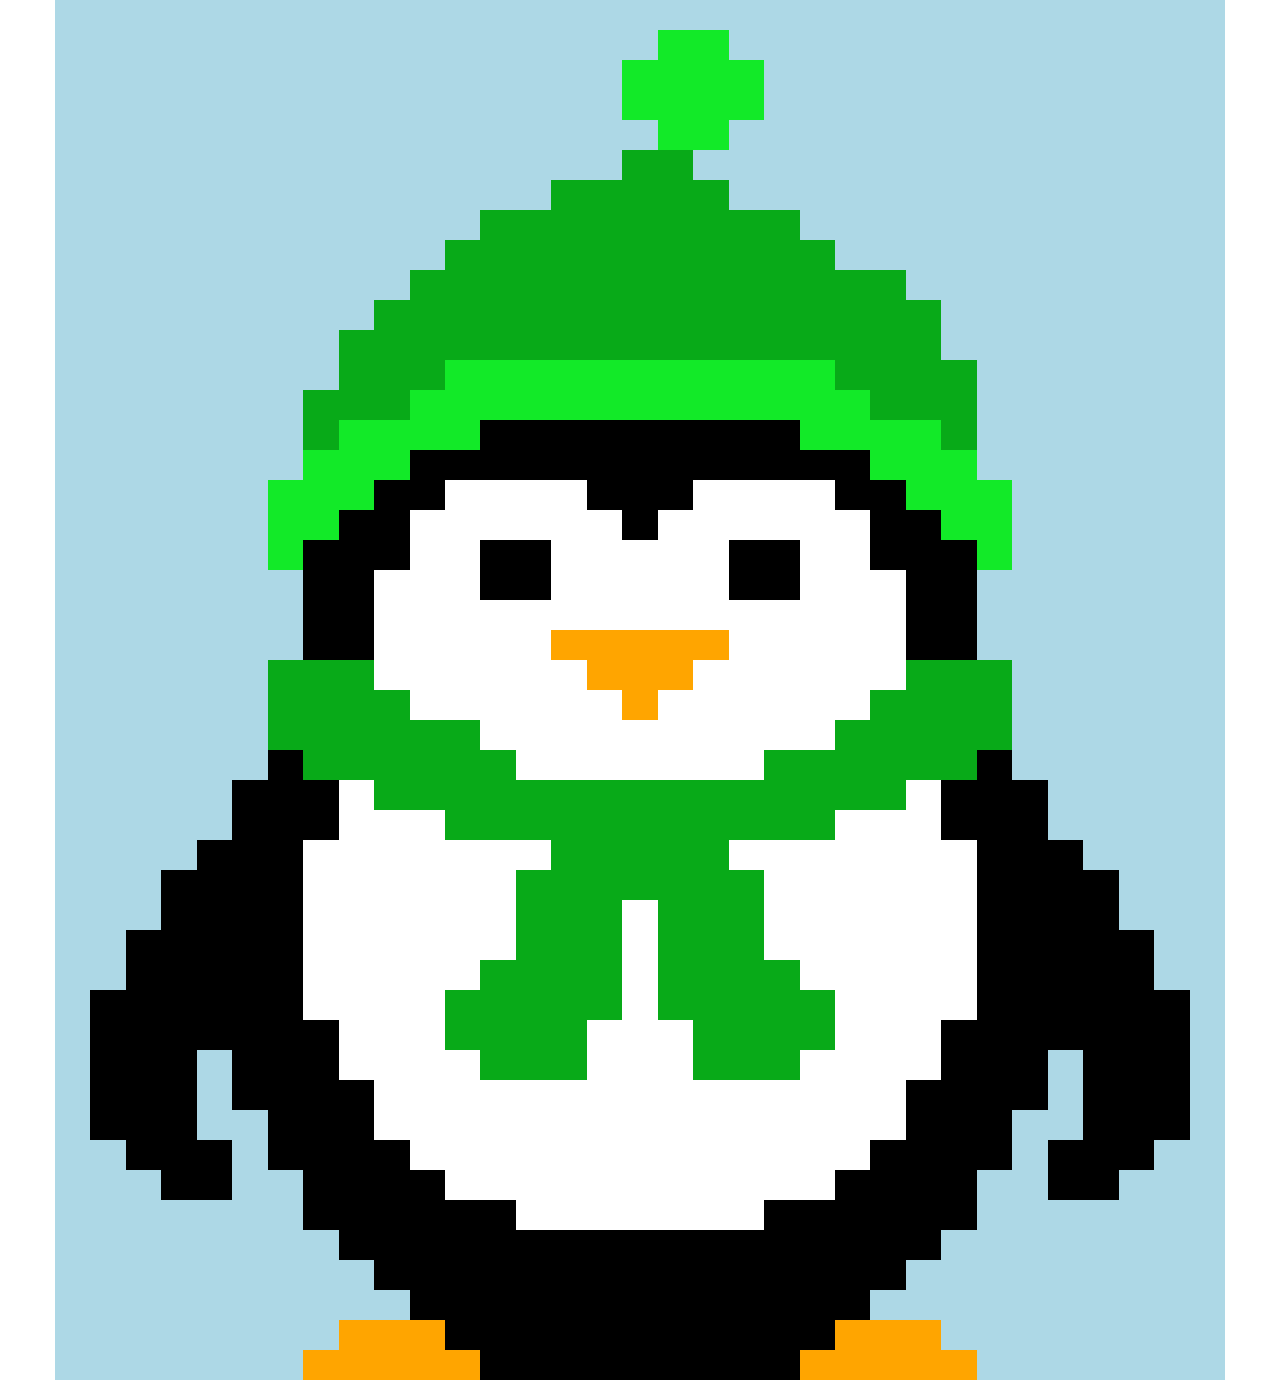
==== commit 40eefa45: "penguin bonus ok" ====
--- a/bonus/index-bonus.html
+++ b/bonus/index-bonus.html
@@ -39,1520 +39,359 @@
             <div class="col-13"></div>
         </div>
 
-        <div class="row R02">
+        <div class="row R05">
             <div class="col-17"></div>
             <div class="col-2 green-light"></div>
             <div class="col-14"></div>
         </div>
         
-        <div class="row R01">
-            <div class="col-33 r01"></div>
-            <div class="col-33 r02"></div>
-            <div class="col-33 r03"></div>
-            <div class="col-33 r04"></div>
-            <div class="col-33 r05"></div>
-            <div class="col-33 r06"></div>
-            <div class="col-33 r07"></div>
-            <div class="col-33 r08"></div>
-            <div class="col-33 r09"></div>
-            <div class="col-33 r10"></div>
-            <div class="col-33 r11"></div>
-            <div class="col-33 r12"></div>
-            <div class="col-33 r13"></div>
-            <div class="col-33 r14"></div>
-            <div class="col-33 r15"></div>
-            <div class="col-33 r16"></div>
-            <div class="col-33 r17"></div>
-            <div class="col-33 r18"></div>
-            <div class="col-33 r20"></div>
-            <div class="col-33 r21"></div>
-            <div class="col-33 r22"></div>
-            <div class="col-33 r23"></div>
-            <div class="col-33 r24"></div>
-            <div class="col-33 r25"></div>
-            <div class="col-33 r26"></div>
-            <div class="col-33 r27"></div>
-            <div class="col-33 r28"></div>
-            <div class="col-33 r29"></div>
-            <div class="col-33 r30"></div>
-            <div class="col-33 r31"></div>
-            <div class="col-33 r32"></div>
-            <div class="col-33 r33"></div>
-            <div class="col-33 r34"></div>
-        </div>
-        <div class="row R01">
-            <div class="col-33 r01"></div>
-            <div class="col-33 r02"></div>
-            <div class="col-33 r03"></div>
-            <div class="col-33 r04"></div>
-            <div class="col-33 r05"></div>
-            <div class="col-33 r06"></div>
-            <div class="col-33 r07"></div>
-            <div class="col-33 r08"></div>
-            <div class="col-33 r09"></div>
-            <div class="col-33 r10"></div>
-            <div class="col-33 r11"></div>
-            <div class="col-33 r12"></div>
-            <div class="col-33 r13"></div>
-            <div class="col-33 r14"></div>
-            <div class="col-33 r15"></div>
-            <div class="col-33 r16"></div>
-            <div class="col-33 r17"></div>
-            <div class="col-33 r18"></div>
-            <div class="col-33 r20"></div>
-            <div class="col-33 r21"></div>
-            <div class="col-33 r22"></div>
-            <div class="col-33 r23"></div>
-            <div class="col-33 r24"></div>
-            <div class="col-33 r25"></div>
-            <div class="col-33 r26"></div>
-            <div class="col-33 r27"></div>
-            <div class="col-33 r28"></div>
-            <div class="col-33 r29"></div>
-            <div class="col-33 r30"></div>
-            <div class="col-33 r31"></div>
-            <div class="col-33 r32"></div>
-            <div class="col-33 r33"></div>
-            <div class="col-33 r34"></div>
-        </div>
-        <div class="row R01">
-            <div class="col-33 r01"></div>
-            <div class="col-33 r02"></div>
-            <div class="col-33 r03"></div>
-            <div class="col-33 r04"></div>
-            <div class="col-33 r05"></div>
-            <div class="col-33 r06"></div>
-            <div class="col-33 r07"></div>
-            <div class="col-33 r08"></div>
-            <div class="col-33 r09"></div>
-            <div class="col-33 r10"></div>
-            <div class="col-33 r11"></div>
-            <div class="col-33 r12"></div>
-            <div class="col-33 r13"></div>
-            <div class="col-33 r14"></div>
-            <div class="col-33 r15"></div>
-            <div class="col-33 r16"></div>
-            <div class="col-33 r17"></div>
-            <div class="col-33 r18"></div>
-            <div class="col-33 r20"></div>
-            <div class="col-33 r21"></div>
-            <div class="col-33 r22"></div>
-            <div class="col-33 r23"></div>
-            <div class="col-33 r24"></div>
-            <div class="col-33 r25"></div>
-            <div class="col-33 r26"></div>
-            <div class="col-33 r27"></div>
-            <div class="col-33 r28"></div>
-            <div class="col-33 r29"></div>
-            <div class="col-33 r30"></div>
-            <div class="col-33 r31"></div>
-            <div class="col-33 r32"></div>
-            <div class="col-33 r33"></div>
-            <div class="col-33 r34"></div>
-        </div>
-        <div class="row R01">
-            <div class="col-33 r01"></div>
-            <div class="col-33 r02"></div>
-            <div class="col-33 r03"></div>
-            <div class="col-33 r04"></div>
-            <div class="col-33 r05"></div>
-            <div class="col-33 r06"></div>
-            <div class="col-33 r07"></div>
-            <div class="col-33 r08"></div>
-            <div class="col-33 r09"></div>
-            <div class="col-33 r10"></div>
-            <div class="col-33 r11"></div>
-            <div class="col-33 r12"></div>
-            <div class="col-33 r13"></div>
-            <div class="col-33 r14"></div>
-            <div class="col-33 r15"></div>
-            <div class="col-33 r16"></div>
-            <div class="col-33 r17"></div>
-            <div class="col-33 r18"></div>
-            <div class="col-33 r20"></div>
-            <div class="col-33 r21"></div>
-            <div class="col-33 r22"></div>
-            <div class="col-33 r23"></div>
-            <div class="col-33 r24"></div>
-            <div class="col-33 r25"></div>
-            <div class="col-33 r26"></div>
-            <div class="col-33 r27"></div>
-            <div class="col-33 r28"></div>
-            <div class="col-33 r29"></div>
-            <div class="col-33 r30"></div>
-            <div class="col-33 r31"></div>
-            <div class="col-33 r32"></div>
-            <div class="col-33 r33"></div>
-            <div class="col-33 r34"></div>
-        </div>
-        <div class="row R01">
-            <div class="col-33 r01"></div>
-            <div class="col-33 r02"></div>
-            <div class="col-33 r03"></div>
-            <div class="col-33 r04"></div>
-            <div class="col-33 r05"></div>
-            <div class="col-33 r06"></div>
-            <div class="col-33 r07"></div>
-            <div class="col-33 r08"></div>
-            <div class="col-33 r09"></div>
-            <div class="col-33 r10"></div>
-            <div class="col-33 r11"></div>
-            <div class="col-33 r12"></div>
-            <div class="col-33 r13"></div>
-            <div class="col-33 r14"></div>
-            <div class="col-33 r15"></div>
-            <div class="col-33 r16"></div>
-            <div class="col-33 r17"></div>
-            <div class="col-33 r18"></div>
-            <div class="col-33 r20"></div>
-            <div class="col-33 r21"></div>
-            <div class="col-33 r22"></div>
-            <div class="col-33 r23"></div>
-            <div class="col-33 r24"></div>
-            <div class="col-33 r25"></div>
-            <div class="col-33 r26"></div>
-            <div class="col-33 r27"></div>
-            <div class="col-33 r28"></div>
-            <div class="col-33 r29"></div>
-            <div class="col-33 r30"></div>
-            <div class="col-33 r31"></div>
-            <div class="col-33 r32"></div>
-            <div class="col-33 r33"></div>
-            <div class="col-33 r34"></div>
-        </div>
-        <div class="row R01">
-            <div class="col-33 r01"></div>
-            <div class="col-33 r02"></div>
-            <div class="col-33 r03"></div>
-            <div class="col-33 r04"></div>
-            <div class="col-33 r05"></div>
-            <div class="col-33 r06"></div>
-            <div class="col-33 r07"></div>
-            <div class="col-33 r08"></div>
-            <div class="col-33 r09"></div>
-            <div class="col-33 r10"></div>
-            <div class="col-33 r11"></div>
-            <div class="col-33 r12"></div>
-            <div class="col-33 r13"></div>
-            <div class="col-33 r14"></div>
-            <div class="col-33 r15"></div>
-            <div class="col-33 r16"></div>
-            <div class="col-33 r17"></div>
-            <div class="col-33 r18"></div>
-            <div class="col-33 r20"></div>
-            <div class="col-33 r21"></div>
-            <div class="col-33 r22"></div>
-            <div class="col-33 r23"></div>
-            <div class="col-33 r24"></div>
-            <div class="col-33 r25"></div>
-            <div class="col-33 r26"></div>
-            <div class="col-33 r27"></div>
-            <div class="col-33 r28"></div>
-            <div class="col-33 r29"></div>
-            <div class="col-33 r30"></div>
-            <div class="col-33 r31"></div>
-            <div class="col-33 r32"></div>
-            <div class="col-33 r33"></div>
-            <div class="col-33 r34"></div>
-        </div>
-        <div class="row R01">
-            <div class="col-33 r01"></div>
-            <div class="col-33 r02"></div>
-            <div class="col-33 r03"></div>
-            <div class="col-33 r04"></div>
-            <div class="col-33 r05"></div>
-            <div class="col-33 r06"></div>
-            <div class="col-33 r07"></div>
-            <div class="col-33 r08"></div>
-            <div class="col-33 r09"></div>
-            <div class="col-33 r10"></div>
-            <div class="col-33 r11"></div>
-            <div class="col-33 r12"></div>
-            <div class="col-33 r13"></div>
-            <div class="col-33 r14"></div>
-            <div class="col-33 r15"></div>
-            <div class="col-33 r16"></div>
-            <div class="col-33 r17"></div>
-            <div class="col-33 r18"></div>
-            <div class="col-33 r20"></div>
-            <div class="col-33 r21"></div>
-            <div class="col-33 r22"></div>
-            <div class="col-33 r23"></div>
-            <div class="col-33 r24"></div>
-            <div class="col-33 r25"></div>
-            <div class="col-33 r26"></div>
-            <div class="col-33 r27"></div>
-            <div class="col-33 r28"></div>
-            <div class="col-33 r29"></div>
-            <div class="col-33 r30"></div>
-            <div class="col-33 r31"></div>
-            <div class="col-33 r32"></div>
-            <div class="col-33 r33"></div>
-            <div class="col-33 r34"></div>
-        </div>
-        <div class="row R01">
-            <div class="col-33 r01"></div>
-            <div class="col-33 r02"></div>
-            <div class="col-33 r03"></div>
-            <div class="col-33 r04"></div>
-            <div class="col-33 r05"></div>
-            <div class="col-33 r06"></div>
-            <div class="col-33 r07"></div>
-            <div class="col-33 r08"></div>
-            <div class="col-33 r09"></div>
-            <div class="col-33 r10"></div>
-            <div class="col-33 r11"></div>
-            <div class="col-33 r12"></div>
-            <div class="col-33 r13"></div>
-            <div class="col-33 r14"></div>
-            <div class="col-33 r15"></div>
-            <div class="col-33 r16"></div>
-            <div class="col-33 r17"></div>
-            <div class="col-33 r18"></div>
-            <div class="col-33 r20"></div>
-            <div class="col-33 r21"></div>
-            <div class="col-33 r22"></div>
-            <div class="col-33 r23"></div>
-            <div class="col-33 r24"></div>
-            <div class="col-33 r25"></div>
-            <div class="col-33 r26"></div>
-            <div class="col-33 r27"></div>
-            <div class="col-33 r28"></div>
-            <div class="col-33 r29"></div>
-            <div class="col-33 r30"></div>
-            <div class="col-33 r31"></div>
-            <div class="col-33 r32"></div>
-            <div class="col-33 r33"></div>
-            <div class="col-33 r34"></div>
-        </div>
-        <div class="row R01">
-            <div class="col-33 r01"></div>
-            <div class="col-33 r02"></div>
-            <div class="col-33 r03"></div>
-            <div class="col-33 r04"></div>
-            <div class="col-33 r05"></div>
-            <div class="col-33 r06"></div>
-            <div class="col-33 r07"></div>
-            <div class="col-33 r08"></div>
-            <div class="col-33 r09"></div>
-            <div class="col-33 r10"></div>
-            <div class="col-33 r11"></div>
-            <div class="col-33 r12"></div>
-            <div class="col-33 r13"></div>
-            <div class="col-33 r14"></div>
-            <div class="col-33 r15"></div>
-            <div class="col-33 r16"></div>
-            <div class="col-33 r17"></div>
-            <div class="col-33 r18"></div>
-            <div class="col-33 r20"></div>
-            <div class="col-33 r21"></div>
-            <div class="col-33 r22"></div>
-            <div class="col-33 r23"></div>
-            <div class="col-33 r24"></div>
-            <div class="col-33 r25"></div>
-            <div class="col-33 r26"></div>
-            <div class="col-33 r27"></div>
-            <div class="col-33 r28"></div>
-            <div class="col-33 r29"></div>
-            <div class="col-33 r30"></div>
-            <div class="col-33 r31"></div>
-            <div class="col-33 r32"></div>
-            <div class="col-33 r33"></div>
-            <div class="col-33 r34"></div>
-        </div>
-        <div class="row R01">
-            <div class="col-33 r01"></div>
-            <div class="col-33 r02"></div>
-            <div class="col-33 r03"></div>
-            <div class="col-33 r04"></div>
-            <div class="col-33 r05"></div>
-            <div class="col-33 r06"></div>
-            <div class="col-33 r07"></div>
-            <div class="col-33 r08"></div>
-            <div class="col-33 r09"></div>
-            <div class="col-33 r10"></div>
-            <div class="col-33 r11"></div>
-            <div class="col-33 r12"></div>
-            <div class="col-33 r13"></div>
-            <div class="col-33 r14"></div>
-            <div class="col-33 r15"></div>
-            <div class="col-33 r16"></div>
-            <div class="col-33 r17"></div>
-            <div class="col-33 r18"></div>
-            <div class="col-33 r20"></div>
-            <div class="col-33 r21"></div>
-            <div class="col-33 r22"></div>
-            <div class="col-33 r23"></div>
-            <div class="col-33 r24"></div>
-            <div class="col-33 r25"></div>
-            <div class="col-33 r26"></div>
-            <div class="col-33 r27"></div>
-            <div class="col-33 r28"></div>
-            <div class="col-33 r29"></div>
-            <div class="col-33 r30"></div>
-            <div class="col-33 r31"></div>
-            <div class="col-33 r32"></div>
-            <div class="col-33 r33"></div>
-            <div class="col-33 r34"></div>
-        </div>
-        <div class="row R01">
-            <div class="col-33 r01"></div>
-            <div class="col-33 r02"></div>
-            <div class="col-33 r03"></div>
-            <div class="col-33 r04"></div>
-            <div class="col-33 r05"></div>
-            <div class="col-33 r06"></div>
-            <div class="col-33 r07"></div>
-            <div class="col-33 r08"></div>
-            <div class="col-33 r09"></div>
-            <div class="col-33 r10"></div>
-            <div class="col-33 r11"></div>
-            <div class="col-33 r12"></div>
-            <div class="col-33 r13"></div>
-            <div class="col-33 r14"></div>
-            <div class="col-33 r15"></div>
-            <div class="col-33 r16"></div>
-            <div class="col-33 r17"></div>
-            <div class="col-33 r18"></div>
-            <div class="col-33 r20"></div>
-            <div class="col-33 r21"></div>
-            <div class="col-33 r22"></div>
-            <div class="col-33 r23"></div>
-            <div class="col-33 r24"></div>
-            <div class="col-33 r25"></div>
-            <div class="col-33 r26"></div>
-            <div class="col-33 r27"></div>
-            <div class="col-33 r28"></div>
-            <div class="col-33 r29"></div>
-            <div class="col-33 r30"></div>
-            <div class="col-33 r31"></div>
-            <div class="col-33 r32"></div>
-            <div class="col-33 r33"></div>
-            <div class="col-33 r34"></div>
-        </div>
-        <div class="row R01">
-            <div class="col-33 r01"></div>
-            <div class="col-33 r02"></div>
-            <div class="col-33 r03"></div>
-            <div class="col-33 r04"></div>
-            <div class="col-33 r05"></div>
-            <div class="col-33 r06"></div>
-            <div class="col-33 r07"></div>
-            <div class="col-33 r08"></div>
-            <div class="col-33 r09"></div>
-            <div class="col-33 r10"></div>
-            <div class="col-33 r11"></div>
-            <div class="col-33 r12"></div>
-            <div class="col-33 r13"></div>
-            <div class="col-33 r14"></div>
-            <div class="col-33 r15"></div>
-            <div class="col-33 r16"></div>
-            <div class="col-33 r17"></div>
-            <div class="col-33 r18"></div>
-            <div class="col-33 r20"></div>
-            <div class="col-33 r21"></div>
-            <div class="col-33 r22"></div>
-            <div class="col-33 r23"></div>
-            <div class="col-33 r24"></div>
-            <div class="col-33 r25"></div>
-            <div class="col-33 r26"></div>
-            <div class="col-33 r27"></div>
-            <div class="col-33 r28"></div>
-            <div class="col-33 r29"></div>
-            <div class="col-33 r30"></div>
-            <div class="col-33 r31"></div>
-            <div class="col-33 r32"></div>
-            <div class="col-33 r33"></div>
-            <div class="col-33 r34"></div>
-        </div>
-        <div class="row R01">
-            <div class="col-33 r01"></div>
-            <div class="col-33 r02"></div>
-            <div class="col-33 r03"></div>
-            <div class="col-33 r04"></div>
-            <div class="col-33 r05"></div>
-            <div class="col-33 r06"></div>
-            <div class="col-33 r07"></div>
-            <div class="col-33 r08"></div>
-            <div class="col-33 r09"></div>
-            <div class="col-33 r10"></div>
-            <div class="col-33 r11"></div>
-            <div class="col-33 r12"></div>
-            <div class="col-33 r13"></div>
-            <div class="col-33 r14"></div>
-            <div class="col-33 r15"></div>
-            <div class="col-33 r16"></div>
-            <div class="col-33 r17"></div>
-            <div class="col-33 r18"></div>
-            <div class="col-33 r20"></div>
-            <div class="col-33 r21"></div>
-            <div class="col-33 r22"></div>
-            <div class="col-33 r23"></div>
-            <div class="col-33 r24"></div>
-            <div class="col-33 r25"></div>
-            <div class="col-33 r26"></div>
-            <div class="col-33 r27"></div>
-            <div class="col-33 r28"></div>
-            <div class="col-33 r29"></div>
-            <div class="col-33 r30"></div>
-            <div class="col-33 r31"></div>
-            <div class="col-33 r32"></div>
-            <div class="col-33 r33"></div>
-            <div class="col-33 r34"></div>
-        </div>
-        <div class="row R01">
-            <div class="col-33 r01"></div>
-            <div class="col-33 r02"></div>
-            <div class="col-33 r03"></div>
-            <div class="col-33 r04"></div>
-            <div class="col-33 r05"></div>
-            <div class="col-33 r06"></div>
-            <div class="col-33 r07"></div>
-            <div class="col-33 r08"></div>
-            <div class="col-33 r09"></div>
-            <div class="col-33 r10"></div>
-            <div class="col-33 r11"></div>
-            <div class="col-33 r12"></div>
-            <div class="col-33 r13"></div>
-            <div class="col-33 r14"></div>
-            <div class="col-33 r15"></div>
-            <div class="col-33 r16"></div>
-            <div class="col-33 r17"></div>
-            <div class="col-33 r18"></div>
-            <div class="col-33 r20"></div>
-            <div class="col-33 r21"></div>
-            <div class="col-33 r22"></div>
-            <div class="col-33 r23"></div>
-            <div class="col-33 r24"></div>
-            <div class="col-33 r25"></div>
-            <div class="col-33 r26"></div>
-            <div class="col-33 r27"></div>
-            <div class="col-33 r28"></div>
-            <div class="col-33 r29"></div>
-            <div class="col-33 r30"></div>
-            <div class="col-33 r31"></div>
-            <div class="col-33 r32"></div>
-            <div class="col-33 r33"></div>
-            <div class="col-33 r34"></div>
-        </div>
-        <div class="row R01">
-            <div class="col-33 r01"></div>
-            <div class="col-33 r02"></div>
-            <div class="col-33 r03"></div>
-            <div class="col-33 r04"></div>
-            <div class="col-33 r05"></div>
-            <div class="col-33 r06"></div>
-            <div class="col-33 r07"></div>
-            <div class="col-33 r08"></div>
-            <div class="col-33 r09"></div>
-            <div class="col-33 r10"></div>
-            <div class="col-33 r11"></div>
-            <div class="col-33 r12"></div>
-            <div class="col-33 r13"></div>
-            <div class="col-33 r14"></div>
-            <div class="col-33 r15"></div>
-            <div class="col-33 r16"></div>
-            <div class="col-33 r17"></div>
-            <div class="col-33 r18"></div>
-            <div class="col-33 r20"></div>
-            <div class="col-33 r21"></div>
-            <div class="col-33 r22"></div>
-            <div class="col-33 r23"></div>
-            <div class="col-33 r24"></div>
-            <div class="col-33 r25"></div>
-            <div class="col-33 r26"></div>
-            <div class="col-33 r27"></div>
-            <div class="col-33 r28"></div>
-            <div class="col-33 r29"></div>
-            <div class="col-33 r30"></div>
-            <div class="col-33 r31"></div>
-            <div class="col-33 r32"></div>
-            <div class="col-33 r33"></div>
-            <div class="col-33 r34"></div>
-        </div>
-        <div class="row R01">
-            <div class="col-33 r01"></div>
-            <div class="col-33 r02"></div>
-            <div class="col-33 r03"></div>
-            <div class="col-33 r04"></div>
-            <div class="col-33 r05"></div>
-            <div class="col-33 r06"></div>
-            <div class="col-33 r07"></div>
-            <div class="col-33 r08"></div>
-            <div class="col-33 r09"></div>
-            <div class="col-33 r10"></div>
-            <div class="col-33 r11"></div>
-            <div class="col-33 r12"></div>
-            <div class="col-33 r13"></div>
-            <div class="col-33 r14"></div>
-            <div class="col-33 r15"></div>
-            <div class="col-33 r16"></div>
-            <div class="col-33 r17"></div>
-            <div class="col-33 r18"></div>
-            <div class="col-33 r20"></div>
-            <div class="col-33 r21"></div>
-            <div class="col-33 r22"></div>
-            <div class="col-33 r23"></div>
-            <div class="col-33 r24"></div>
-            <div class="col-33 r25"></div>
-            <div class="col-33 r26"></div>
-            <div class="col-33 r27"></div>
-            <div class="col-33 r28"></div>
-            <div class="col-33 r29"></div>
-            <div class="col-33 r30"></div>
-            <div class="col-33 r31"></div>
-            <div class="col-33 r32"></div>
-            <div class="col-33 r33"></div>
-            <div class="col-33 r34"></div>
-        </div>
-        <div class="row R01">
-            <div class="col-33 r01"></div>
-            <div class="col-33 r02"></div>
-            <div class="col-33 r03"></div>
-            <div class="col-33 r04"></div>
-            <div class="col-33 r05"></div>
-            <div class="col-33 r06"></div>
-            <div class="col-33 r07"></div>
-            <div class="col-33 r08"></div>
-            <div class="col-33 r09"></div>
-            <div class="col-33 r10"></div>
-            <div class="col-33 r11"></div>
-            <div class="col-33 r12"></div>
-            <div class="col-33 r13"></div>
-            <div class="col-33 r14"></div>
-            <div class="col-33 r15"></div>
-            <div class="col-33 r16"></div>
-            <div class="col-33 r17"></div>
-            <div class="col-33 r18"></div>
-            <div class="col-33 r20"></div>
-            <div class="col-33 r21"></div>
-            <div class="col-33 r22"></div>
-            <div class="col-33 r23"></div>
-            <div class="col-33 r24"></div>
-            <div class="col-33 r25"></div>
-            <div class="col-33 r26"></div>
-            <div class="col-33 r27"></div>
-            <div class="col-33 r28"></div>
-            <div class="col-33 r29"></div>
-            <div class="col-33 r30"></div>
-            <div class="col-33 r31"></div>
-            <div class="col-33 r32"></div>
-            <div class="col-33 r33"></div>
-            <div class="col-33 r34"></div>
-        </div>
-        <div class="row R01">
-            <div class="col-33 r01"></div>
-            <div class="col-33 r02"></div>
-            <div class="col-33 r03"></div>
-            <div class="col-33 r04"></div>
-            <div class="col-33 r05"></div>
-            <div class="col-33 r06"></div>
-            <div class="col-33 r07"></div>
-            <div class="col-33 r08"></div>
-            <div class="col-33 r09"></div>
-            <div class="col-33 r10"></div>
-            <div class="col-33 r11"></div>
-            <div class="col-33 r12"></div>
-            <div class="col-33 r13"></div>
-            <div class="col-33 r14"></div>
-            <div class="col-33 r15"></div>
-            <div class="col-33 r16"></div>
-            <div class="col-33 r17"></div>
-            <div class="col-33 r18"></div>
-            <div class="col-33 r20"></div>
-            <div class="col-33 r21"></div>
-            <div class="col-33 r22"></div>
-            <div class="col-33 r23"></div>
-            <div class="col-33 r24"></div>
-            <div class="col-33 r25"></div>
-            <div class="col-33 r26"></div>
-            <div class="col-33 r27"></div>
-            <div class="col-33 r28"></div>
-            <div class="col-33 r29"></div>
-            <div class="col-33 r30"></div>
-            <div class="col-33 r31"></div>
-            <div class="col-33 r32"></div>
-            <div class="col-33 r33"></div>
-            <div class="col-33 r34"></div>
-        </div>
-        <div class="row R01">
-            <div class="col-33 r01"></div>
-            <div class="col-33 r02"></div>
-            <div class="col-33 r03"></div>
-            <div class="col-33 r04"></div>
-            <div class="col-33 r05"></div>
-            <div class="col-33 r06"></div>
-            <div class="col-33 r07"></div>
-            <div class="col-33 r08"></div>
-            <div class="col-33 r09"></div>
-            <div class="col-33 r10"></div>
-            <div class="col-33 r11"></div>
-            <div class="col-33 r12"></div>
-            <div class="col-33 r13"></div>
-            <div class="col-33 r14"></div>
-            <div class="col-33 r15"></div>
-            <div class="col-33 r16"></div>
-            <div class="col-33 r17"></div>
-            <div class="col-33 r18"></div>
-            <div class="col-33 r20"></div>
-            <div class="col-33 r21"></div>
-            <div class="col-33 r22"></div>
-            <div class="col-33 r23"></div>
-            <div class="col-33 r24"></div>
-            <div class="col-33 r25"></div>
-            <div class="col-33 r26"></div>
-            <div class="col-33 r27"></div>
-            <div class="col-33 r28"></div>
-            <div class="col-33 r29"></div>
-            <div class="col-33 r30"></div>
-            <div class="col-33 r31"></div>
-            <div class="col-33 r32"></div>
-            <div class="col-33 r33"></div>
-            <div class="col-33 r34"></div>
-        </div>
-        <div class="row R01">
-            <div class="col-33 r01"></div>
-            <div class="col-33 r02"></div>
-            <div class="col-33 r03"></div>
-            <div class="col-33 r04"></div>
-            <div class="col-33 r05"></div>
-            <div class="col-33 r06"></div>
-            <div class="col-33 r07"></div>
-            <div class="col-33 r08"></div>
-            <div class="col-33 r09"></div>
-            <div class="col-33 r10"></div>
-            <div class="col-33 r11"></div>
-            <div class="col-33 r12"></div>
-            <div class="col-33 r13"></div>
-            <div class="col-33 r14"></div>
-            <div class="col-33 r15"></div>
-            <div class="col-33 r16"></div>
-            <div class="col-33 r17"></div>
-            <div class="col-33 r18"></div>
-            <div class="col-33 r20"></div>
-            <div class="col-33 r21"></div>
-            <div class="col-33 r22"></div>
-            <div class="col-33 r23"></div>
-            <div class="col-33 r24"></div>
-            <div class="col-33 r25"></div>
-            <div class="col-33 r26"></div>
-            <div class="col-33 r27"></div>
-            <div class="col-33 r28"></div>
-            <div class="col-33 r29"></div>
-            <div class="col-33 r30"></div>
-            <div class="col-33 r31"></div>
-            <div class="col-33 r32"></div>
-            <div class="col-33 r33"></div>
-            <div class="col-33 r34"></div>
-        </div>
-        <div class="row R01">
-            <div class="col-33 r01"></div>
-            <div class="col-33 r02"></div>
-            <div class="col-33 r03"></div>
-            <div class="col-33 r04"></div>
-            <div class="col-33 r05"></div>
-            <div class="col-33 r06"></div>
-            <div class="col-33 r07"></div>
-            <div class="col-33 r08"></div>
-            <div class="col-33 r09"></div>
-            <div class="col-33 r10"></div>
-            <div class="col-33 r11"></div>
-            <div class="col-33 r12"></div>
-            <div class="col-33 r13"></div>
-            <div class="col-33 r14"></div>
-            <div class="col-33 r15"></div>
-            <div class="col-33 r16"></div>
-            <div class="col-33 r17"></div>
-            <div class="col-33 r18"></div>
-            <div class="col-33 r20"></div>
-            <div class="col-33 r21"></div>
-            <div class="col-33 r22"></div>
-            <div class="col-33 r23"></div>
-            <div class="col-33 r24"></div>
-            <div class="col-33 r25"></div>
-            <div class="col-33 r26"></div>
-            <div class="col-33 r27"></div>
-            <div class="col-33 r28"></div>
-            <div class="col-33 r29"></div>
-            <div class="col-33 r30"></div>
-            <div class="col-33 r31"></div>
-            <div class="col-33 r32"></div>
-            <div class="col-33 r33"></div>
-            <div class="col-33 r34"></div>
-        </div>
-        <div class="row R01">
-            <div class="col-33 r01"></div>
-            <div class="col-33 r02"></div>
-            <div class="col-33 r03"></div>
-            <div class="col-33 r04"></div>
-            <div class="col-33 r05"></div>
-            <div class="col-33 r06"></div>
-            <div class="col-33 r07"></div>
-            <div class="col-33 r08"></div>
-            <div class="col-33 r09"></div>
-            <div class="col-33 r10"></div>
-            <div class="col-33 r11"></div>
-            <div class="col-33 r12"></div>
-            <div class="col-33 r13"></div>
-            <div class="col-33 r14"></div>
-            <div class="col-33 r15"></div>
-            <div class="col-33 r16"></div>
-            <div class="col-33 r17"></div>
-            <div class="col-33 r18"></div>
-            <div class="col-33 r20"></div>
-            <div class="col-33 r21"></div>
-            <div class="col-33 r22"></div>
-            <div class="col-33 r23"></div>
-            <div class="col-33 r24"></div>
-            <div class="col-33 r25"></div>
-            <div class="col-33 r26"></div>
-            <div class="col-33 r27"></div>
-            <div class="col-33 r28"></div>
-            <div class="col-33 r29"></div>
-            <div class="col-33 r30"></div>
-            <div class="col-33 r31"></div>
-            <div class="col-33 r32"></div>
-            <div class="col-33 r33"></div>
-            <div class="col-33 r34"></div>
-        </div>
-        <div class="row R01">
-            <div class="col-33 r01"></div>
-            <div class="col-33 r02"></div>
-            <div class="col-33 r03"></div>
-            <div class="col-33 r04"></div>
-            <div class="col-33 r05"></div>
-            <div class="col-33 r06"></div>
-            <div class="col-33 r07"></div>
-            <div class="col-33 r08"></div>
-            <div class="col-33 r09"></div>
-            <div class="col-33 r10"></div>
-            <div class="col-33 r11"></div>
-            <div class="col-33 r12"></div>
-            <div class="col-33 r13"></div>
-            <div class="col-33 r14"></div>
-            <div class="col-33 r15"></div>
-            <div class="col-33 r16"></div>
-            <div class="col-33 r17"></div>
-            <div class="col-33 r18"></div>
-            <div class="col-33 r20"></div>
-            <div class="col-33 r21"></div>
-            <div class="col-33 r22"></div>
-            <div class="col-33 r23"></div>
-            <div class="col-33 r24"></div>
-            <div class="col-33 r25"></div>
-            <div class="col-33 r26"></div>
-            <div class="col-33 r27"></div>
-            <div class="col-33 r28"></div>
-            <div class="col-33 r29"></div>
-            <div class="col-33 r30"></div>
-            <div class="col-33 r31"></div>
-            <div class="col-33 r32"></div>
-            <div class="col-33 r33"></div>
-            <div class="col-33 r34"></div>
-        </div>
-        <div class="row R01">
-            <div class="col-33 r01"></div>
-            <div class="col-33 r02"></div>
-            <div class="col-33 r03"></div>
-            <div class="col-33 r04"></div>
-            <div class="col-33 r05"></div>
-            <div class="col-33 r06"></div>
-            <div class="col-33 r07"></div>
-            <div class="col-33 r08"></div>
-            <div class="col-33 r09"></div>
-            <div class="col-33 r10"></div>
-            <div class="col-33 r11"></div>
-            <div class="col-33 r12"></div>
-            <div class="col-33 r13"></div>
-            <div class="col-33 r14"></div>
-            <div class="col-33 r15"></div>
-            <div class="col-33 r16"></div>
-            <div class="col-33 r17"></div>
-            <div class="col-33 r18"></div>
-            <div class="col-33 r20"></div>
-            <div class="col-33 r21"></div>
-            <div class="col-33 r22"></div>
-            <div class="col-33 r23"></div>
-            <div class="col-33 r24"></div>
-            <div class="col-33 r25"></div>
-            <div class="col-33 r26"></div>
-            <div class="col-33 r27"></div>
-            <div class="col-33 r28"></div>
-            <div class="col-33 r29"></div>
-            <div class="col-33 r30"></div>
-            <div class="col-33 r31"></div>
-            <div class="col-33 r32"></div>
-            <div class="col-33 r33"></div>
-            <div class="col-33 r34"></div>
-        </div>
-        <div class="row R01">
-            <div class="col-33 r01"></div>
-            <div class="col-33 r02"></div>
-            <div class="col-33 r03"></div>
-            <div class="col-33 r04"></div>
-            <div class="col-33 r05"></div>
-            <div class="col-33 r06"></div>
-            <div class="col-33 r07"></div>
-            <div class="col-33 r08"></div>
-            <div class="col-33 r09"></div>
-            <div class="col-33 r10"></div>
-            <div class="col-33 r11"></div>
-            <div class="col-33 r12"></div>
-            <div class="col-33 r13"></div>
-            <div class="col-33 r14"></div>
-            <div class="col-33 r15"></div>
-            <div class="col-33 r16"></div>
-            <div class="col-33 r17"></div>
-            <div class="col-33 r18"></div>
-            <div class="col-33 r20"></div>
-            <div class="col-33 r21"></div>
-            <div class="col-33 r22"></div>
-            <div class="col-33 r23"></div>
-            <div class="col-33 r24"></div>
-            <div class="col-33 r25"></div>
-            <div class="col-33 r26"></div>
-            <div class="col-33 r27"></div>
-            <div class="col-33 r28"></div>
-            <div class="col-33 r29"></div>
-            <div class="col-33 r30"></div>
-            <div class="col-33 r31"></div>
-            <div class="col-33 r32"></div>
-            <div class="col-33 r33"></div>
-            <div class="col-33 r34"></div>
-        </div>
-        <div class="row R01">
-            <div class="col-33 r01"></div>
-            <div class="col-33 r02"></div>
-            <div class="col-33 r03"></div>
-            <div class="col-33 r04"></div>
-            <div class="col-33 r05"></div>
-            <div class="col-33 r06"></div>
-            <div class="col-33 r07"></div>
-            <div class="col-33 r08"></div>
-            <div class="col-33 r09"></div>
-            <div class="col-33 r10"></div>
-            <div class="col-33 r11"></div>
-            <div class="col-33 r12"></div>
-            <div class="col-33 r13"></div>
-            <div class="col-33 r14"></div>
-            <div class="col-33 r15"></div>
-            <div class="col-33 r16"></div>
-            <div class="col-33 r17"></div>
-            <div class="col-33 r18"></div>
-            <div class="col-33 r20"></div>
-            <div class="col-33 r21"></div>
-            <div class="col-33 r22"></div>
-            <div class="col-33 r23"></div>
-            <div class="col-33 r24"></div>
-            <div class="col-33 r25"></div>
-            <div class="col-33 r26"></div>
-            <div class="col-33 r27"></div>
-            <div class="col-33 r28"></div>
-            <div class="col-33 r29"></div>
-            <div class="col-33 r30"></div>
-            <div class="col-33 r31"></div>
-            <div class="col-33 r32"></div>
-            <div class="col-33 r33"></div>
-            <div class="col-33 r34"></div>
-        </div>
-        <div class="row R01">
-            <div class="col-33 r01"></div>
-            <div class="col-33 r02"></div>
-            <div class="col-33 r03"></div>
-            <div class="col-33 r04"></div>
-            <div class="col-33 r05"></div>
-            <div class="col-33 r06"></div>
-            <div class="col-33 r07"></div>
-            <div class="col-33 r08"></div>
-            <div class="col-33 r09"></div>
-            <div class="col-33 r10"></div>
-            <div class="col-33 r11"></div>
-            <div class="col-33 r12"></div>
-            <div class="col-33 r13"></div>
-            <div class="col-33 r14"></div>
-            <div class="col-33 r15"></div>
-            <div class="col-33 r16"></div>
-            <div class="col-33 r17"></div>
-            <div class="col-33 r18"></div>
-            <div class="col-33 r20"></div>
-            <div class="col-33 r21"></div>
-            <div class="col-33 r22"></div>
-            <div class="col-33 r23"></div>
-            <div class="col-33 r24"></div>
-            <div class="col-33 r25"></div>
-            <div class="col-33 r26"></div>
-            <div class="col-33 r27"></div>
-            <div class="col-33 r28"></div>
-            <div class="col-33 r29"></div>
-            <div class="col-33 r30"></div>
-            <div class="col-33 r31"></div>
-            <div class="col-33 r32"></div>
-            <div class="col-33 r33"></div>
-            <div class="col-33 r34"></div>
-        </div>
-        <div class="row R01">
-            <div class="col-33 r01"></div>
-            <div class="col-33 r02"></div>
-            <div class="col-33 r03"></div>
-            <div class="col-33 r04"></div>
-            <div class="col-33 r05"></div>
-            <div class="col-33 r06"></div>
-            <div class="col-33 r07"></div>
-            <div class="col-33 r08"></div>
-            <div class="col-33 r09"></div>
-            <div class="col-33 r10"></div>
-            <div class="col-33 r11"></div>
-            <div class="col-33 r12"></div>
-            <div class="col-33 r13"></div>
-            <div class="col-33 r14"></div>
-            <div class="col-33 r15"></div>
-            <div class="col-33 r16"></div>
-            <div class="col-33 r17"></div>
-            <div class="col-33 r18"></div>
-            <div class="col-33 r20"></div>
-            <div class="col-33 r21"></div>
-            <div class="col-33 r22"></div>
-            <div class="col-33 r23"></div>
-            <div class="col-33 r24"></div>
-            <div class="col-33 r25"></div>
-            <div class="col-33 r26"></div>
-            <div class="col-33 r27"></div>
-            <div class="col-33 r28"></div>
-            <div class="col-33 r29"></div>
-            <div class="col-33 r30"></div>
-            <div class="col-33 r31"></div>
-            <div class="col-33 r32"></div>
-            <div class="col-33 r33"></div>
-            <div class="col-33 r34"></div>
-        </div>
-        <div class="row R01">
-            <div class="col-33 r01"></div>
-            <div class="col-33 r02"></div>
-            <div class="col-33 r03"></div>
-            <div class="col-33 r04"></div>
-            <div class="col-33 r05"></div>
-            <div class="col-33 r06"></div>
-            <div class="col-33 r07"></div>
-            <div class="col-33 r08"></div>
-            <div class="col-33 r09"></div>
-            <div class="col-33 r10"></div>
-            <div class="col-33 r11"></div>
-            <div class="col-33 r12"></div>
-            <div class="col-33 r13"></div>
-            <div class="col-33 r14"></div>
-            <div class="col-33 r15"></div>
-            <div class="col-33 r16"></div>
-            <div class="col-33 r17"></div>
-            <div class="col-33 r18"></div>
-            <div class="col-33 r20"></div>
-            <div class="col-33 r21"></div>
-            <div class="col-33 r22"></div>
-            <div class="col-33 r23"></div>
-            <div class="col-33 r24"></div>
-            <div class="col-33 r25"></div>
-            <div class="col-33 r26"></div>
-            <div class="col-33 r27"></div>
-            <div class="col-33 r28"></div>
-            <div class="col-33 r29"></div>
-            <div class="col-33 r30"></div>
-            <div class="col-33 r31"></div>
-            <div class="col-33 r32"></div>
-            <div class="col-33 r33"></div>
-            <div class="col-33 r34"></div>
-        </div>
-        <div class="row R01">
-            <div class="col-33 r01"></div>
-            <div class="col-33 r02"></div>
-            <div class="col-33 r03"></div>
-            <div class="col-33 r04"></div>
-            <div class="col-33 r05"></div>
-            <div class="col-33 r06"></div>
-            <div class="col-33 r07"></div>
-            <div class="col-33 r08"></div>
-            <div class="col-33 r09"></div>
-            <div class="col-33 r10"></div>
-            <div class="col-33 r11"></div>
-            <div class="col-33 r12"></div>
-            <div class="col-33 r13"></div>
-            <div class="col-33 r14"></div>
-            <div class="col-33 r15"></div>
-            <div class="col-33 r16"></div>
-            <div class="col-33 r17"></div>
-            <div class="col-33 r18"></div>
-            <div class="col-33 r20"></div>
-            <div class="col-33 r21"></div>
-            <div class="col-33 r22"></div>
-            <div class="col-33 r23"></div>
-            <div class="col-33 r24"></div>
-            <div class="col-33 r25"></div>
-            <div class="col-33 r26"></div>
-            <div class="col-33 r27"></div>
-            <div class="col-33 r28"></div>
-            <div class="col-33 r29"></div>
-            <div class="col-33 r30"></div>
-            <div class="col-33 r31"></div>
-            <div class="col-33 r32"></div>
-            <div class="col-33 r33"></div>
-            <div class="col-33 r34"></div>
-        </div>
-        <div class="row R01">
-            <div class="col-33 r01"></div>
-            <div class="col-33 r02"></div>
-            <div class="col-33 r03"></div>
-            <div class="col-33 r04"></div>
-            <div class="col-33 r05"></div>
-            <div class="col-33 r06"></div>
-            <div class="col-33 r07"></div>
-            <div class="col-33 r08"></div>
-            <div class="col-33 r09"></div>
-            <div class="col-33 r10"></div>
-            <div class="col-33 r11"></div>
-            <div class="col-33 r12"></div>
-            <div class="col-33 r13"></div>
-            <div class="col-33 r14"></div>
-            <div class="col-33 r15"></div>
-            <div class="col-33 r16"></div>
-            <div class="col-33 r17"></div>
-            <div class="col-33 r18"></div>
-            <div class="col-33 r20"></div>
-            <div class="col-33 r21"></div>
-            <div class="col-33 r22"></div>
-            <div class="col-33 r23"></div>
-            <div class="col-33 r24"></div>
-            <div class="col-33 r25"></div>
-            <div class="col-33 r26"></div>
-            <div class="col-33 r27"></div>
-            <div class="col-33 r28"></div>
-            <div class="col-33 r29"></div>
-            <div class="col-33 r30"></div>
-            <div class="col-33 r31"></div>
-            <div class="col-33 r32"></div>
-            <div class="col-33 r33"></div>
-            <div class="col-33 r34"></div>
-        </div>
-        <div class="row R01">
-            <div class="col-33 r01"></div>
-            <div class="col-33 r02"></div>
-            <div class="col-33 r03"></div>
-            <div class="col-33 r04"></div>
-            <div class="col-33 r05"></div>
-            <div class="col-33 r06"></div>
-            <div class="col-33 r07"></div>
-            <div class="col-33 r08"></div>
-            <div class="col-33 r09"></div>
-            <div class="col-33 r10"></div>
-            <div class="col-33 r11"></div>
-            <div class="col-33 r12"></div>
-            <div class="col-33 r13"></div>
-            <div class="col-33 r14"></div>
-            <div class="col-33 r15"></div>
-            <div class="col-33 r16"></div>
-            <div class="col-33 r17"></div>
-            <div class="col-33 r18"></div>
-            <div class="col-33 r20"></div>
-            <div class="col-33 r21"></div>
-            <div class="col-33 r22"></div>
-            <div class="col-33 r23"></div>
-            <div class="col-33 r24"></div>
-            <div class="col-33 r25"></div>
-            <div class="col-33 r26"></div>
-            <div class="col-33 r27"></div>
-            <div class="col-33 r28"></div>
-            <div class="col-33 r29"></div>
-            <div class="col-33 r30"></div>
-            <div class="col-33 r31"></div>
-            <div class="col-33 r32"></div>
-            <div class="col-33 r33"></div>
-            <div class="col-33 r34"></div>
-        </div>
-        <div class="row R01">
-            <div class="col-33 r01"></div>
-            <div class="col-33 r02"></div>
-            <div class="col-33 r03"></div>
-            <div class="col-33 r04"></div>
-            <div class="col-33 r05"></div>
-            <div class="col-33 r06"></div>
-            <div class="col-33 r07"></div>
-            <div class="col-33 r08"></div>
-            <div class="col-33 r09"></div>
-            <div class="col-33 r10"></div>
-            <div class="col-33 r11"></div>
-            <div class="col-33 r12"></div>
-            <div class="col-33 r13"></div>
-            <div class="col-33 r14"></div>
-            <div class="col-33 r15"></div>
-            <div class="col-33 r16"></div>
-            <div class="col-33 r17"></div>
-            <div class="col-33 r18"></div>
-            <div class="col-33 r20"></div>
-            <div class="col-33 r21"></div>
-            <div class="col-33 r22"></div>
-            <div class="col-33 r23"></div>
-            <div class="col-33 r24"></div>
-            <div class="col-33 r25"></div>
-            <div class="col-33 r26"></div>
-            <div class="col-33 r27"></div>
-            <div class="col-33 r28"></div>
-            <div class="col-33 r29"></div>
-            <div class="col-33 r30"></div>
-            <div class="col-33 r31"></div>
-            <div class="col-33 r32"></div>
-            <div class="col-33 r33"></div>
-            <div class="col-33 r34"></div>
-        </div>
-        <div class="row R01">
-            <div class="col-33 r01"></div>
-            <div class="col-33 r02"></div>
-            <div class="col-33 r03"></div>
-            <div class="col-33 r04"></div>
-            <div class="col-33 r05"></div>
-            <div class="col-33 r06"></div>
-            <div class="col-33 r07"></div>
-            <div class="col-33 r08"></div>
-            <div class="col-33 r09"></div>
-            <div class="col-33 r10"></div>
-            <div class="col-33 r11"></div>
-            <div class="col-33 r12"></div>
-            <div class="col-33 r13"></div>
-            <div class="col-33 r14"></div>
-            <div class="col-33 r15"></div>
-            <div class="col-33 r16"></div>
-            <div class="col-33 r17"></div>
-            <div class="col-33 r18"></div>
-            <div class="col-33 r20"></div>
-            <div class="col-33 r21"></div>
-            <div class="col-33 r22"></div>
-            <div class="col-33 r23"></div>
-            <div class="col-33 r24"></div>
-            <div class="col-33 r25"></div>
-            <div class="col-33 r26"></div>
-            <div class="col-33 r27"></div>
-            <div class="col-33 r28"></div>
-            <div class="col-33 r29"></div>
-            <div class="col-33 r30"></div>
-            <div class="col-33 r31"></div>
-            <div class="col-33 r32"></div>
-            <div class="col-33 r33"></div>
-            <div class="col-33 r34"></div>
-        </div>
-        <div class="row R01">
-            <div class="col-33 r01"></div>
-            <div class="col-33 r02"></div>
-            <div class="col-33 r03"></div>
-            <div class="col-33 r04"></div>
-            <div class="col-33 r05"></div>
-            <div class="col-33 r06"></div>
-            <div class="col-33 r07"></div>
-            <div class="col-33 r08"></div>
-            <div class="col-33 r09"></div>
-            <div class="col-33 r10"></div>
-            <div class="col-33 r11"></div>
-            <div class="col-33 r12"></div>
-            <div class="col-33 r13"></div>
-            <div class="col-33 r14"></div>
-            <div class="col-33 r15"></div>
-            <div class="col-33 r16"></div>
-            <div class="col-33 r17"></div>
-            <div class="col-33 r18"></div>
-            <div class="col-33 r20"></div>
-            <div class="col-33 r21"></div>
-            <div class="col-33 r22"></div>
-            <div class="col-33 r23"></div>
-            <div class="col-33 r24"></div>
-            <div class="col-33 r25"></div>
-            <div class="col-33 r26"></div>
-            <div class="col-33 r27"></div>
-            <div class="col-33 r28"></div>
-            <div class="col-33 r29"></div>
-            <div class="col-33 r30"></div>
-            <div class="col-33 r31"></div>
-            <div class="col-33 r32"></div>
-            <div class="col-33 r33"></div>
-            <div class="col-33 r34"></div>
-        </div>
-        <div class="row R01">
-            <div class="col-33 r01"></div>
-            <div class="col-33 r02"></div>
-            <div class="col-33 r03"></div>
-            <div class="col-33 r04"></div>
-            <div class="col-33 r05"></div>
-            <div class="col-33 r06"></div>
-            <div class="col-33 r07"></div>
-            <div class="col-33 r08"></div>
-            <div class="col-33 r09"></div>
-            <div class="col-33 r10"></div>
-            <div class="col-33 r11"></div>
-            <div class="col-33 r12"></div>
-            <div class="col-33 r13"></div>
-            <div class="col-33 r14"></div>
-            <div class="col-33 r15"></div>
-            <div class="col-33 r16"></div>
-            <div class="col-33 r17"></div>
-            <div class="col-33 r18"></div>
-            <div class="col-33 r20"></div>
-            <div class="col-33 r21"></div>
-            <div class="col-33 r22"></div>
-            <div class="col-33 r23"></div>
-            <div class="col-33 r24"></div>
-            <div class="col-33 r25"></div>
-            <div class="col-33 r26"></div>
-            <div class="col-33 r27"></div>
-            <div class="col-33 r28"></div>
-            <div class="col-33 r29"></div>
-            <div class="col-33 r30"></div>
-            <div class="col-33 r31"></div>
-            <div class="col-33 r32"></div>
-            <div class="col-33 r33"></div>
-            <div class="col-33 r34"></div>
-        </div>
-        <div class="row R01">
-            <div class="col-33 r01"></div>
-            <div class="col-33 r02"></div>
-            <div class="col-33 r03"></div>
-            <div class="col-33 r04"></div>
-            <div class="col-33 r05"></div>
-            <div class="col-33 r06"></div>
-            <div class="col-33 r07"></div>
-            <div class="col-33 r08"></div>
-            <div class="col-33 r09"></div>
-            <div class="col-33 r10"></div>
-            <div class="col-33 r11"></div>
-            <div class="col-33 r12"></div>
-            <div class="col-33 r13"></div>
-            <div class="col-33 r14"></div>
-            <div class="col-33 r15"></div>
-            <div class="col-33 r16"></div>
-            <div class="col-33 r17"></div>
-            <div class="col-33 r18"></div>
-            <div class="col-33 r20"></div>
-            <div class="col-33 r21"></div>
-            <div class="col-33 r22"></div>
-            <div class="col-33 r23"></div>
-            <div class="col-33 r24"></div>
-            <div class="col-33 r25"></div>
-            <div class="col-33 r26"></div>
-            <div class="col-33 r27"></div>
-            <div class="col-33 r28"></div>
-            <div class="col-33 r29"></div>
-            <div class="col-33 r30"></div>
-            <div class="col-33 r31"></div>
-            <div class="col-33 r32"></div>
-            <div class="col-33 r33"></div>
-            <div class="col-33 r34"></div>
-        </div>
-        <div class="row R01">
-            <div class="col-33 r01"></div>
-            <div class="col-33 r02"></div>
-            <div class="col-33 r03"></div>
-            <div class="col-33 r04"></div>
-            <div class="col-33 r05"></div>
-            <div class="col-33 r06"></div>
-            <div class="col-33 r07"></div>
-            <div class="col-33 r08"></div>
-            <div class="col-33 r09"></div>
-            <div class="col-33 r10"></div>
-            <div class="col-33 r11"></div>
-            <div class="col-33 r12"></div>
-            <div class="col-33 r13"></div>
-            <div class="col-33 r14"></div>
-            <div class="col-33 r15"></div>
-            <div class="col-33 r16"></div>
-            <div class="col-33 r17"></div>
-            <div class="col-33 r18"></div>
-            <div class="col-33 r20"></div>
-            <div class="col-33 r21"></div>
-            <div class="col-33 r22"></div>
-            <div class="col-33 r23"></div>
-            <div class="col-33 r24"></div>
-            <div class="col-33 r25"></div>
-            <div class="col-33 r26"></div>
-            <div class="col-33 r27"></div>
-            <div class="col-33 r28"></div>
-            <div class="col-33 r29"></div>
-            <div class="col-33 r30"></div>
-            <div class="col-33 r31"></div>
-            <div class="col-33 r32"></div>
-            <div class="col-33 r33"></div>
-            <div class="col-33 r34"></div>
-        </div>
-        <div class="row R01">
-            <div class="col-33 r01"></div>
-            <div class="col-33 r02"></div>
-            <div class="col-33 r03"></div>
-            <div class="col-33 r04"></div>
-            <div class="col-33 r05"></div>
-            <div class="col-33 r06"></div>
-            <div class="col-33 r07"></div>
-            <div class="col-33 r08"></div>
-            <div class="col-33 r09"></div>
-            <div class="col-33 r10"></div>
-            <div class="col-33 r11"></div>
-            <div class="col-33 r12"></div>
-            <div class="col-33 r13"></div>
-            <div class="col-33 r14"></div>
-            <div class="col-33 r15"></div>
-            <div class="col-33 r16"></div>
-            <div class="col-33 r17"></div>
-            <div class="col-33 r18"></div>
-            <div class="col-33 r20"></div>
-            <div class="col-33 r21"></div>
-            <div class="col-33 r22"></div>
-            <div class="col-33 r23"></div>
-            <div class="col-33 r24"></div>
-            <div class="col-33 r25"></div>
-            <div class="col-33 r26"></div>
-            <div class="col-33 r27"></div>
-            <div class="col-33 r28"></div>
-            <div class="col-33 r29"></div>
-            <div class="col-33 r30"></div>
-            <div class="col-33 r31"></div>
-            <div class="col-33 r32"></div>
-            <div class="col-33 r33"></div>
-            <div class="col-33 r34"></div>
-        </div>
-        <div class="row R01">
-            <div class="col-33 r01"></div>
-            <div class="col-33 r02"></div>
-            <div class="col-33 r03"></div>
-            <div class="col-33 r04"></div>
-            <div class="col-33 r05"></div>
-            <div class="col-33 r06"></div>
-            <div class="col-33 r07"></div>
-            <div class="col-33 r08"></div>
-            <div class="col-33 r09"></div>
-            <div class="col-33 r10"></div>
-            <div class="col-33 r11"></div>
-            <div class="col-33 r12"></div>
-            <div class="col-33 r13"></div>
-            <div class="col-33 r14"></div>
-            <div class="col-33 r15"></div>
-            <div class="col-33 r16"></div>
-            <div class="col-33 r17"></div>
-            <div class="col-33 r18"></div>
-            <div class="col-33 r20"></div>
-            <div class="col-33 r21"></div>
-            <div class="col-33 r22"></div>
-            <div class="col-33 r23"></div>
-            <div class="col-33 r24"></div>
-            <div class="col-33 r25"></div>
-            <div class="col-33 r26"></div>
-            <div class="col-33 r27"></div>
-            <div class="col-33 r28"></div>
-            <div class="col-33 r29"></div>
-            <div class="col-33 r30"></div>
-            <div class="col-33 r31"></div>
-            <div class="col-33 r32"></div>
-            <div class="col-33 r33"></div>
-            <div class="col-33 r34"></div>
-        </div>
-        <div class="row R01">
-            <div class="col-33 r01"></div>
-            <div class="col-33 r02"></div>
-            <div class="col-33 r03"></div>
-            <div class="col-33 r04"></div>
-            <div class="col-33 r05"></div>
-            <div class="col-33 r06"></div>
-            <div class="col-33 r07"></div>
-            <div class="col-33 r08"></div>
-            <div class="col-33 r09"></div>
-            <div class="col-33 r10"></div>
-            <div class="col-33 r11"></div>
-            <div class="col-33 r12"></div>
-            <div class="col-33 r13"></div>
-            <div class="col-33 r14"></div>
-            <div class="col-33 r15"></div>
-            <div class="col-33 r16"></div>
-            <div class="col-33 r17"></div>
-            <div class="col-33 r18"></div>
-            <div class="col-33 r20"></div>
-            <div class="col-33 r21"></div>
-            <div class="col-33 r22"></div>
-            <div class="col-33 r23"></div>
-            <div class="col-33 r24"></div>
-            <div class="col-33 r25"></div>
-            <div class="col-33 r26"></div>
-            <div class="col-33 r27"></div>
-            <div class="col-33 r28"></div>
-            <div class="col-33 r29"></div>
-            <div class="col-33 r30"></div>
-            <div class="col-33 r31"></div>
-            <div class="col-33 r32"></div>
-            <div class="col-33 r33"></div>
-            <div class="col-33 r34"></div>
-        </div>
-        <div class="row R01">
-            <div class="col-33 r01"></div>
-            <div class="col-33 r02"></div>
-            <div class="col-33 r03"></div>
-            <div class="col-33 r04"></div>
-            <div class="col-33 r05"></div>
-            <div class="col-33 r06"></div>
-            <div class="col-33 r07"></div>
-            <div class="col-33 r08"></div>
-            <div class="col-33 r09"></div>
-            <div class="col-33 r10"></div>
-            <div class="col-33 r11"></div>
-            <div class="col-33 r12"></div>
-            <div class="col-33 r13"></div>
-            <div class="col-33 r14"></div>
-            <div class="col-33 r15"></div>
-            <div class="col-33 r16"></div>
-            <div class="col-33 r17"></div>
-            <div class="col-33 r18"></div>
-            <div class="col-33 r20"></div>
-            <div class="col-33 r21"></div>
-            <div class="col-33 r22"></div>
-            <div class="col-33 r23"></div>
-            <div class="col-33 r24"></div>
-            <div class="col-33 r25"></div>
-            <div class="col-33 r26"></div>
-            <div class="col-33 r27"></div>
-            <div class="col-33 r28"></div>
-            <div class="col-33 r29"></div>
-            <div class="col-33 r30"></div>
-            <div class="col-33 r31"></div>
-            <div class="col-33 r32"></div>
-            <div class="col-33 r33"></div>
-            <div class="col-33 r34"></div>
-        </div>
-        <div class="row R01">
-            <div class="col-33 r01"></div>
-            <div class="col-33 r02"></div>
-            <div class="col-33 r03"></div>
-            <div class="col-33 r04"></div>
-            <div class="col-33 r05"></div>
-            <div class="col-33 r06"></div>
-            <div class="col-33 r07"></div>
-            <div class="col-33 r08"></div>
-            <div class="col-33 r09"></div>
-            <div class="col-33 r10"></div>
-            <div class="col-33 r11"></div>
-            <div class="col-33 r12"></div>
-            <div class="col-33 r13"></div>
-            <div class="col-33 r14"></div>
-            <div class="col-33 r15"></div>
-            <div class="col-33 r16"></div>
-            <div class="col-33 r17"></div>
-            <div class="col-33 r18"></div>
-            <div class="col-33 r20"></div>
-            <div class="col-33 r21"></div>
-            <div class="col-33 r22"></div>
-            <div class="col-33 r23"></div>
-            <div class="col-33 r24"></div>
-            <div class="col-33 r25"></div>
-            <div class="col-33 r26"></div>
-            <div class="col-33 r27"></div>
-            <div class="col-33 r28"></div>
-            <div class="col-33 r29"></div>
-            <div class="col-33 r30"></div>
-            <div class="col-33 r31"></div>
-            <div class="col-33 r32"></div>
-            <div class="col-33 r33"></div>
-            <div class="col-33 r34"></div>
-        </div>
-
-
-        
+        <div class="row R06">
+            <div class="col-16"></div>
+            <div class="col-2 green-scuro"></div>
+            <div class="col-15"></div>
+        </div>
+        <div class="row R07">
+            <div class="col-14"></div>
+            <div class="col-5 green-scuro"></div>
+            <div class="col-14"></div>
+        </div>
+        <div class="row R08">
+            <div class="col-12"></div>
+            <div class="col-9 green-scuro"></div>
+            <div class="col-12"></div>
+        </div>
+        <div class="row R09">
+            <div class="col-11"></div>
+            <div class="col-11 green-scuro"></div>
+            <div class="col-11"></div>
+        </div>
+        <div class="row R10">
+            <div class="col-10"></div>
+            <div class="col-14 green-scuro"></div>
+            <div class="col-9"></div>
+        </div>
+        <div class="row R11">
+            <div class="col-9"></div>
+            <div class="col-16 green-scuro"></div>
+            <div class="col-8"></div>
+        </div>
+        <div class="row R12">
+            <div class="col-8"></div>
+            <div class="col-17 green-scuro"></div>
+            <div class="col-8"></div>
+        </div>
+        <div class="row R13">
+            <div class="col-8"></div>
+            <div class="col-3 green-scuro"></div>
+            <div class="col-11 green-light"></div>
+            <div class="col-4 green-scuro"></div>
+            <div class="col-7"></div>
+        </div>
+        <div class="row R14">
+            <div class="col-7"></div>
+            <div class="col-3 green-scuro"></div>
+            <div class="col-13 green-light"></div>
+            <div class="col-3 green-scuro"></div>
+            <div class="col-7"></div>
+        </div>
+        <div class="row R15">
+            <div class="col-7"></div>
+            <div class="col-1 green-scuro"></div>
+            <div class="col-4 green-light"></div>
+            <div class="col-9 black"></div>
+            <div class="col-4 green-light"></div>
+            <div class="col-1 green-scuro"></div>
+            <div class="col-7"></div>
+        </div>
+        <div class="row R16">
+            <div class="col-7"></div>
+            <div class="col-3 green-light"></div>
+            <div class="col-13 black"></div>
+            <div class="col-3 green-light"></div>
+            <div class="col-7"></div>
+        </div>
+        <div class="row R17">
+            <div class="col-6"></div>
+            <div class="col-3 green-light"></div>
+            <div class="col-2 black"></div>
+            <div class="col-4 white"></div>
+            <div class="col-3 black"></div>
+            <div class="col-4 white"></div>
+            <div class="col-2 black"></div>
+            <div class="col-3 green-light"></div>
+            <div class="col-6"></div>
+        </div>
+        <div class="row R18">
+            <div class="col-6"></div>
+            <div class="col-2 green-light"></div>
+            <div class="col-2 black"></div>
+            <div class="col-6 white"></div>
+            <div class="col-1 black"></div>
+            <div class="col-6 white"></div>
+            <div class="col-2 black"></div>
+            <div class="col-2 green-light"></div>
+            <div class="col-6"></div>
+        </div>
+        <div class="row R19">
+            <div class="col-6"></div>
+            <div class="col-1 green-light"></div>
+            <div class="col-3 black"></div>
+            <div class="col-2 white"></div>
+            <div class="col-2 black"></div>
+            <div class="col-5 white"></div>
+            <div class="col-2 black"></div>
+            <div class="col-2 white"></div>
+            <div class="col-3 black"></div>
+            <div class="col-1 green-light"></div>
+            <div class="col-6"></div>
+        </div>
+        <div class="row R20">
+            <div class="col-7"></div>
+            <div class="col-2 black"></div>
+            <div class="col-3 white"></div>
+            <div class="col-2 black"></div>
+            <div class="col-5 white"></div>
+            <div class="col-2 black"></div>
+            <div class="col-3 white"></div>
+            <div class="col-2 black"></div>
+            <div class="col-7"></div>
+        </div>
+        <div class="row R21">
+            <div class="col-7"></div>
+            <div class="col-2 black"></div>
+            <div class="col-15 white"></div>
+            <div class="col-2 black"></div>
+            <div class="col-7"></div>
+        </div>
+        <div class="row R22">
+            <div class="col-7"></div>
+            <div class="col-2 black"></div>
+            <div class="col-5 white"></div>
+            <div class="col-5 orange"></div>
+            <div class="col-5 white"></div>
+            <div class="col-2 black"></div>
+            <div class="col-7"></div>
+        </div>
+        <div class="row R23">
+            <div class="col-6"></div>
+            <div class="col-3 green-scuro"></div>
+            <div class="col-6 white"></div>
+            <div class="col-3 orange"></div>
+            <div class="col-6 white"></div>
+            <div class="col-3 green-scuro"></div>
+            <div class="col-6"></div>
+        </div>
+        <div class="row R24">
+            <div class="col-6"></div>
+            <div class="col-4 green-scuro"></div>
+            <div class="col-6 white"></div>
+            <div class="col-1 orange"></div>
+            <div class="col-6 white"></div>
+            <div class="col-4 green-scuro"></div>
+            <div class="col-6"></div>
+        </div>
+        <div class="row R25">
+            <div class="col-6"></div>
+            <div class="col-6 green-scuro"></div>
+            <div class="col-10 white"></div>
+            <div class="col-5 green-scuro"></div>
+            <div class="col-6"></div>
+        </div>
+        <div class="row R26">
+            <div class="col-6"></div>
+            <div class="col-1 black"></div>
+            <div class="col-6 green-scuro"></div>
+            <div class="col-7 white"></div>
+            <div class="col-6 green-scuro"></div>
+            <div class="col-1 black"></div>
+            <div class="col-6"></div>
+        </div>
+        <div class="row R27">
+            <div class="col-5"></div>
+            <div class="col-3 black"></div>
+            <div class="col-1 white"></div>
+            <div class="col-15 green-scuro"></div>
+            <div class="col-1 white"></div>
+            <div class="col-3 black"></div>
+            <div class="col-5"></div>
+        </div>
+        <div class="row R27">
+            <div class="col-5"></div>
+            <div class="col-3 black"></div>
+            <div class="col-3 white"></div>
+            <div class="col-11 green-scuro"></div>
+            <div class="col-3 white"></div>
+            <div class="col-3 black"></div>
+            <div class="col-5"></div>
+        </div>
+        <div class="row R28">
+            <div class="col-4"></div>
+            <div class="col-3 black"></div>
+            <div class="col-7 white"></div>
+            <div class="col-5 green-scuro"></div>
+            <div class="col-7 white"></div>
+            <div class="col-3 black"></div>
+            <div class="col-4"></div>
+        </div>
+        <div class="row R29">
+            <div class="col-3"></div>
+            <div class="col-4 black"></div>
+            <div class="col-6 white"></div>
+            <div class="col-7 green-scuro"></div>
+            <div class="col-6 white"></div>
+            <div class="col-4 black"></div>
+            <div class="col-3"></div>
+        </div>
+        <div class="row R30">
+            <div class="col-3"></div>
+            <div class="col-4 black"></div>
+            <div class="col-6 white"></div>
+            <div class="col-3 green-scuro"></div>
+            <div class="col-1 white"></div>
+            <div class="col-3 green-scuro"></div>
+            <div class="col-6 white"></div>
+            <div class="col-4 black"></div>
+            <div class="col-3"></div>
+        </div>
+        <div class="row R31">
+            <div class="col-2"></div>
+            <div class="col-5 black"></div>
+            <div class="col-6 white"></div>
+            <div class="col-3 green-scuro"></div>
+            <div class="col-1 white"></div>
+            <div class="col-3 green-scuro"></div>
+            <div class="col-6 white"></div>
+            <div class="col-5 black"></div>
+            <div class="col-2"></div>
+        </div>
+        <div class="row R32">
+            <div class="col-2"></div>
+            <div class="col-5 black"></div>
+            <div class="col-5 white"></div>
+            <div class="col-4 green-scuro"></div>
+            <div class="col-1 white"></div>
+            <div class="col-4 green-scuro"></div>
+            <div class="col-5 white"></div>
+            <div class="col-5 black"></div>
+            <div class="col-2"></div>
+        </div>
+        <div class="row R33">
+            <div class="col-1"></div>
+            <div class="col-6 black"></div>
+            <div class="col-4 white"></div>
+            <div class="col-5 green-scuro"></div>
+            <div class="col-1 white"></div>
+            <div class="col-5 green-scuro"></div>
+            <div class="col-4 white"></div>
+            <div class="col-6 black"></div>
+            <div class="col-1"></div>
+        </div>
+        <div class="row R34">
+            <div class="col-1"></div>
+            <div class="col-7 black"></div>
+            <div class="col-3 white"></div>
+            <div class="col-4 green-scuro"></div>
+            <div class="col-3 white"></div>
+            <div class="col-4 green-scuro"></div>
+            <div class="col-3 white"></div>
+            <div class="col-7 black"></div>
+            <div class="col-1"></div>
+        </div>
+        <div class="row R35">
+            <div class="col-1"></div>
+            <div class="col-3 black"></div>
+            <div class="col-1"></div>
+            <div class="col-3 black"></div>
+            <div class="col-4 white"></div>
+            <div class="col-3 green-scuro"></div>
+            <div class="col-3 white"></div>
+            <div class="col-3 green-scuro"></div>
+            <div class="col-4 white"></div>
+            <div class="col-3 black"></div>
+            <div class="col-1"></div>
+            <div class="col-3 black"></div>
+            <div class="col-1"></div>
+        </div>
+        <div class="row R36">
+            <div class="col-1"></div>
+            <div class="col-3 black"></div>
+            <div class="col-1"></div>
+            <div class="col-4 black"></div>
+            <div class="col-15 white"></div>
+            <div class="col-4 black"></div>
+            <div class="col-1"></div>
+            <div class="col-3 black"></div>
+            <div class="col-1"></div>
+        </div>
+        <div class="row R37">
+            <div class="col-1"></div>
+            <div class="col-3 black"></div>
+            <div class="col-2"></div>
+            <div class="col-3 black"></div>
+            <div class="col-15 white"></div>
+            <div class="col-3 black"></div>
+            <div class="col-2"></div>
+            <div class="col-3 black"></div>
+            <div class="col-1"></div>
+        </div>
+        <div class="row R38">
+            <div class="col-2"></div>
+            <div class="col-3 black"></div>
+            <div class="col-1"></div>
+            <div class="col-4 black"></div>
+            <div class="col-13 white"></div>
+            <div class="col-4 black"></div>
+            <div class="col-1"></div>
+            <div class="col-3 black"></div>
+            <div class="col-2"></div>
+        </div>
+        <div class="row R38">
+            <div class="col-3"></div>
+            <div class="col-2 black"></div>
+            <div class="col-2"></div>
+            <div class="col-4 black"></div>
+            <div class="col-11 white"></div>
+            <div class="col-4 black"></div>
+            <div class="col-2"></div>
+            <div class="col-2 black"></div>
+            <div class="col-3"></div>
+        </div>
+        <div class="row R39">
+            <div class="col-7"></div>
+            <div class="col-6 black"></div>
+            <div class="col-7 white"></div>
+            <div class="col-6 black"></div>
+            <div class="col-7"></div>
+        </div>
+        <div class="row R40">
+            <div class="col-8"></div>
+            <div class="col-17 black"></div>
+            <div class="col-8"></div>
+        </div>
+        <div class="row R41">
+            <div class="col-9"></div>
+            <div class="col-15 black"></div>
+            <div class="col-9"></div>
+        </div>
+        <div class="row R42">
+            <div class="col-10"></div>
+            <div class="col-13 black"></div>
+            <div class="col-10"></div>
+        </div>
+        <div class="row R43">
+            <div class="col-8"></div>
+            <div class="col-3 orange"></div>
+            <div class="col-11 black"></div>
+            <div class="col-3 orange"></div>
+            <div class="col-8"></div>
+        </div>
+        <div class="row R44">
+            <div class="col-7"></div>
+            <div class="col-5 orange"></div>
+            <div class="col-9 black"></div>
+            <div class="col-5 orange"></div>
+            <div class="col-7"></div>
+        </div>
 </body>
 
 </html>--- a/bonus/style-bonus.css
+++ b/bonus/style-bonus.css
@@ -1,5 +1,4 @@
 [class*="col-"] {
-    border: 1px solid gray;
     height: 10px;
     background-color: lightblue;
     height: 30px;
